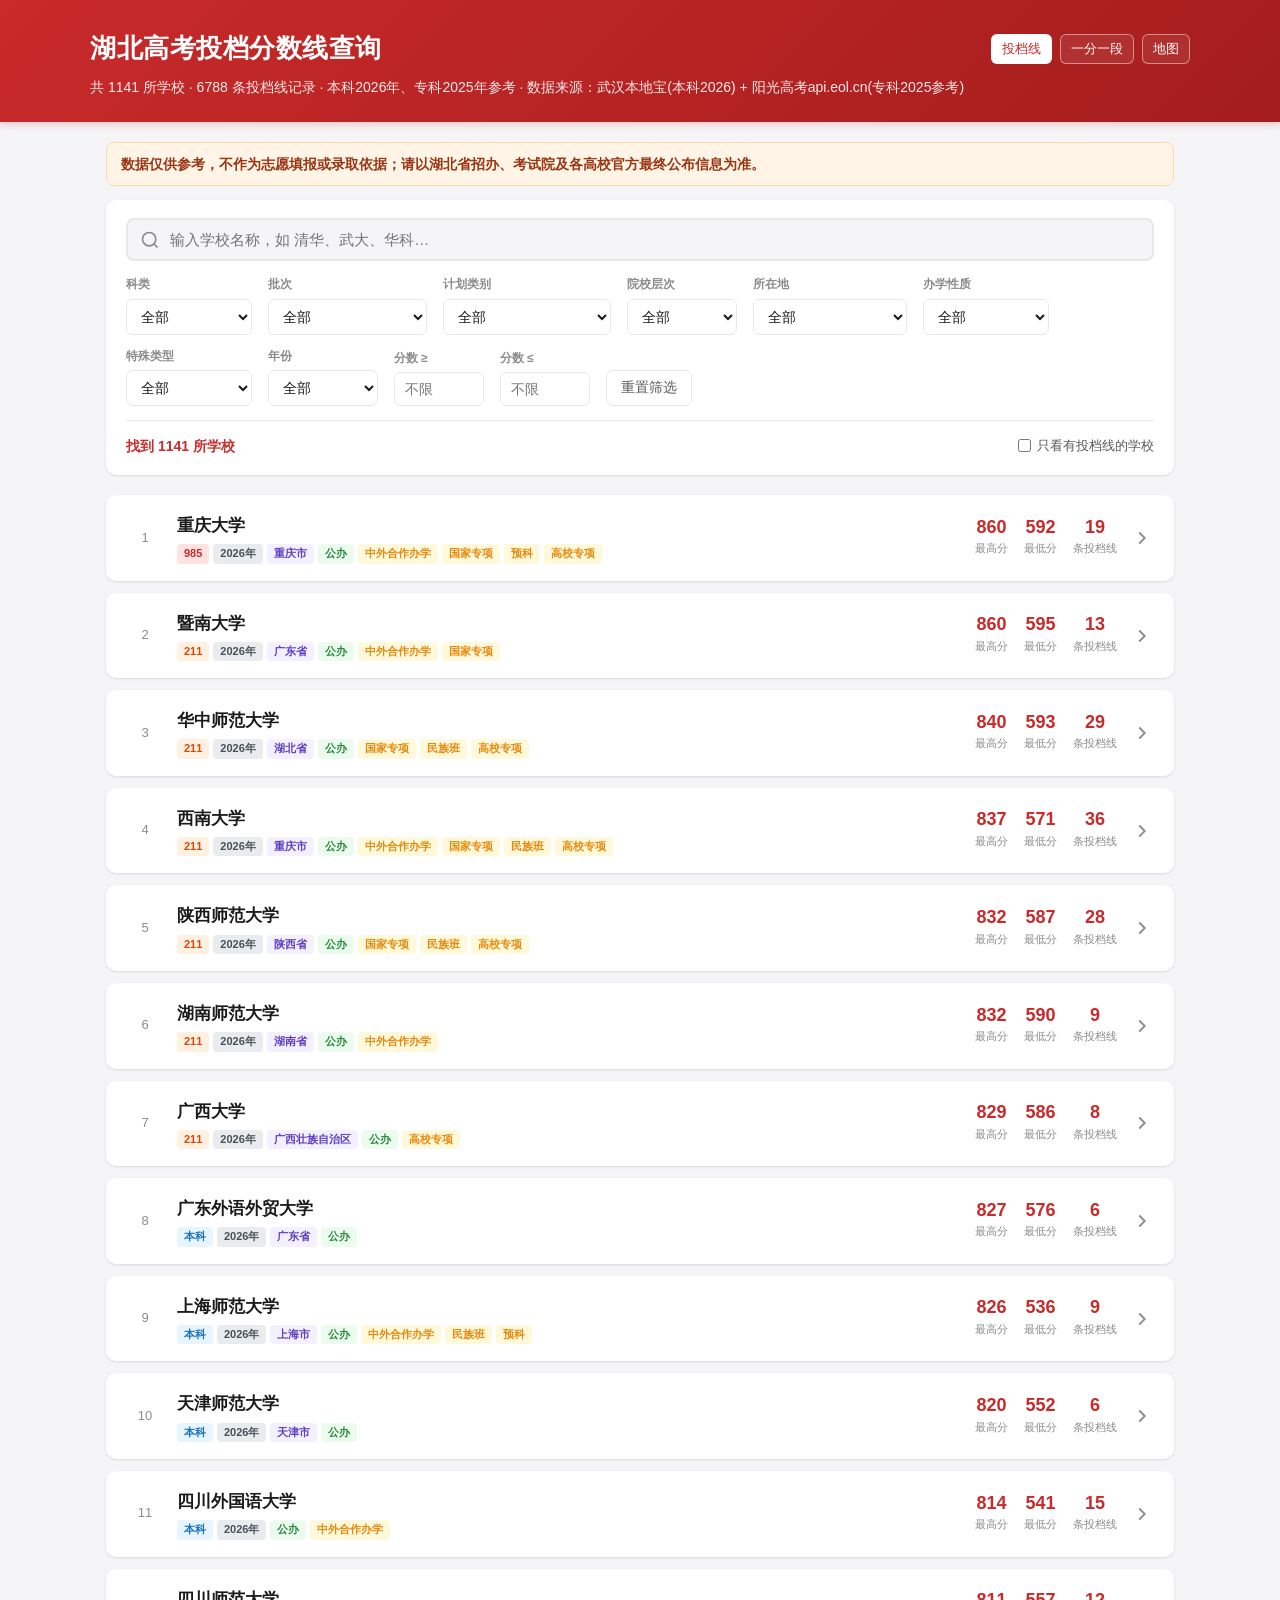
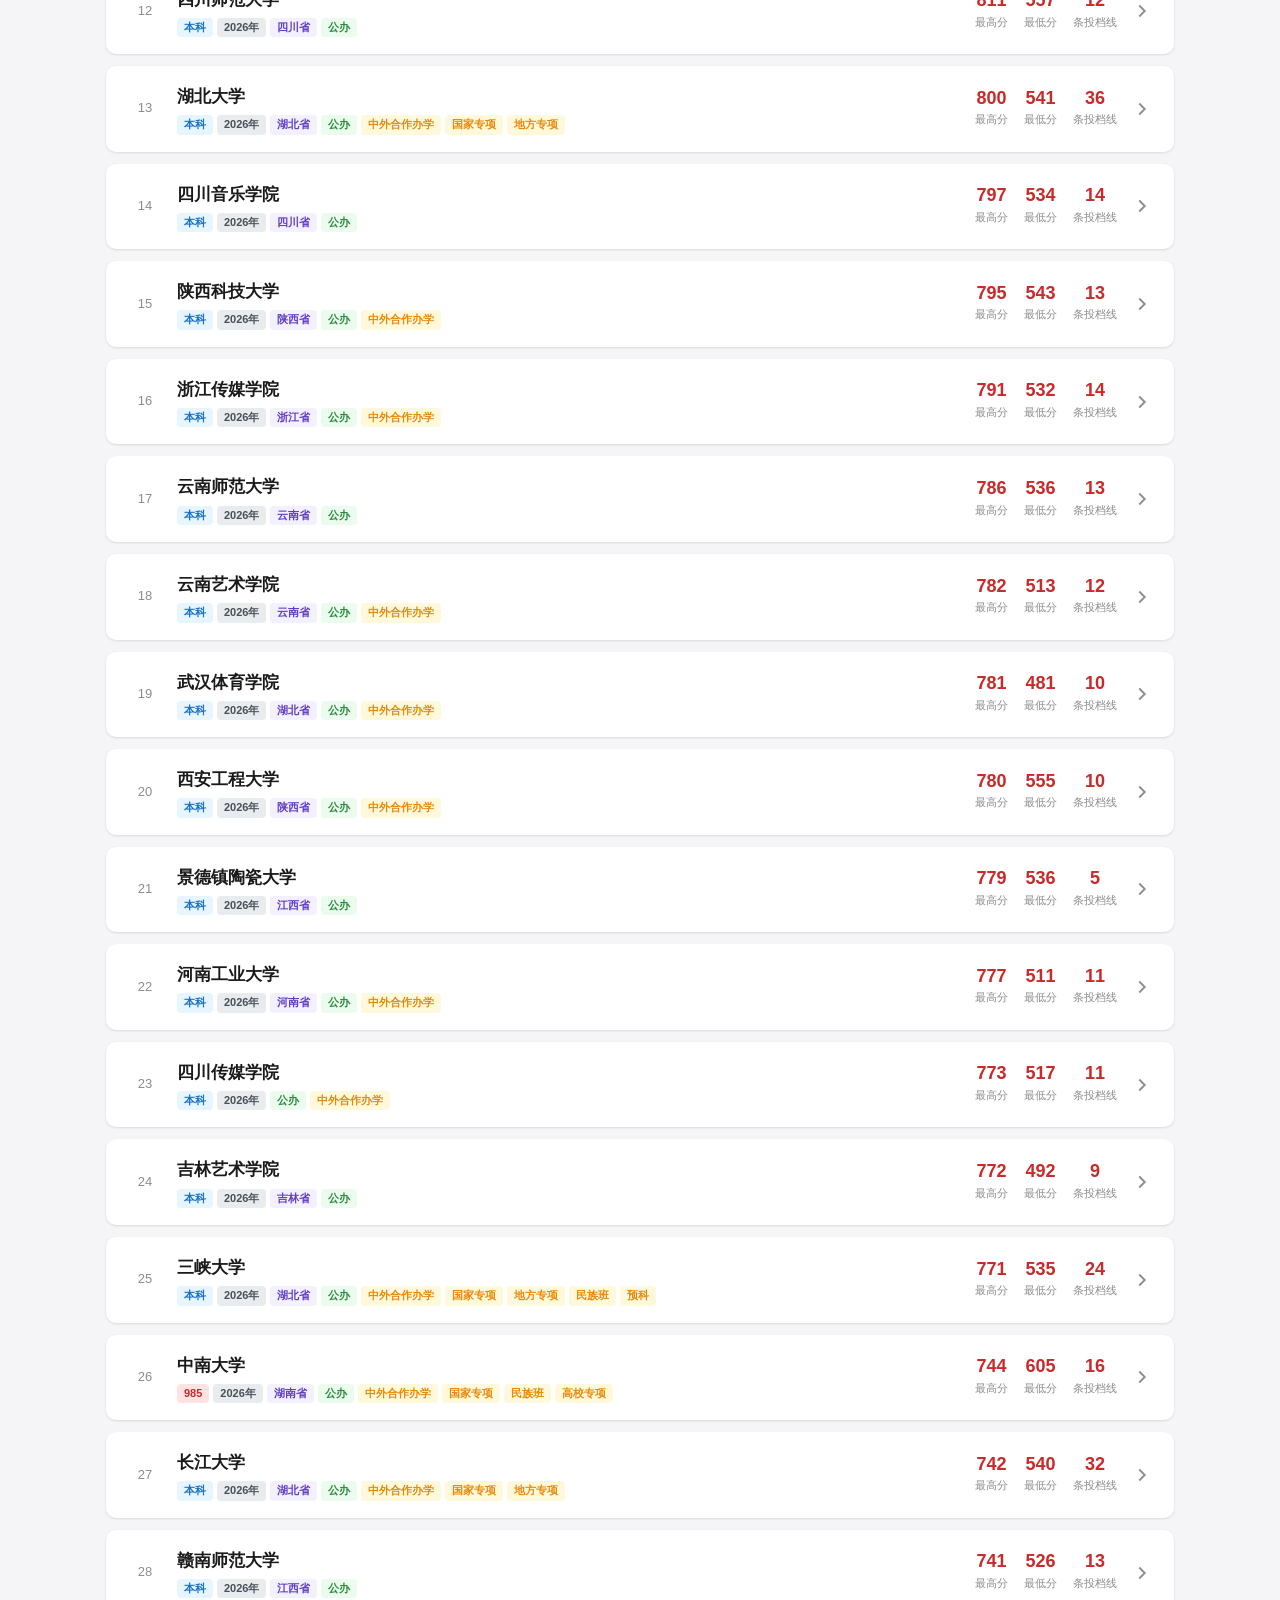
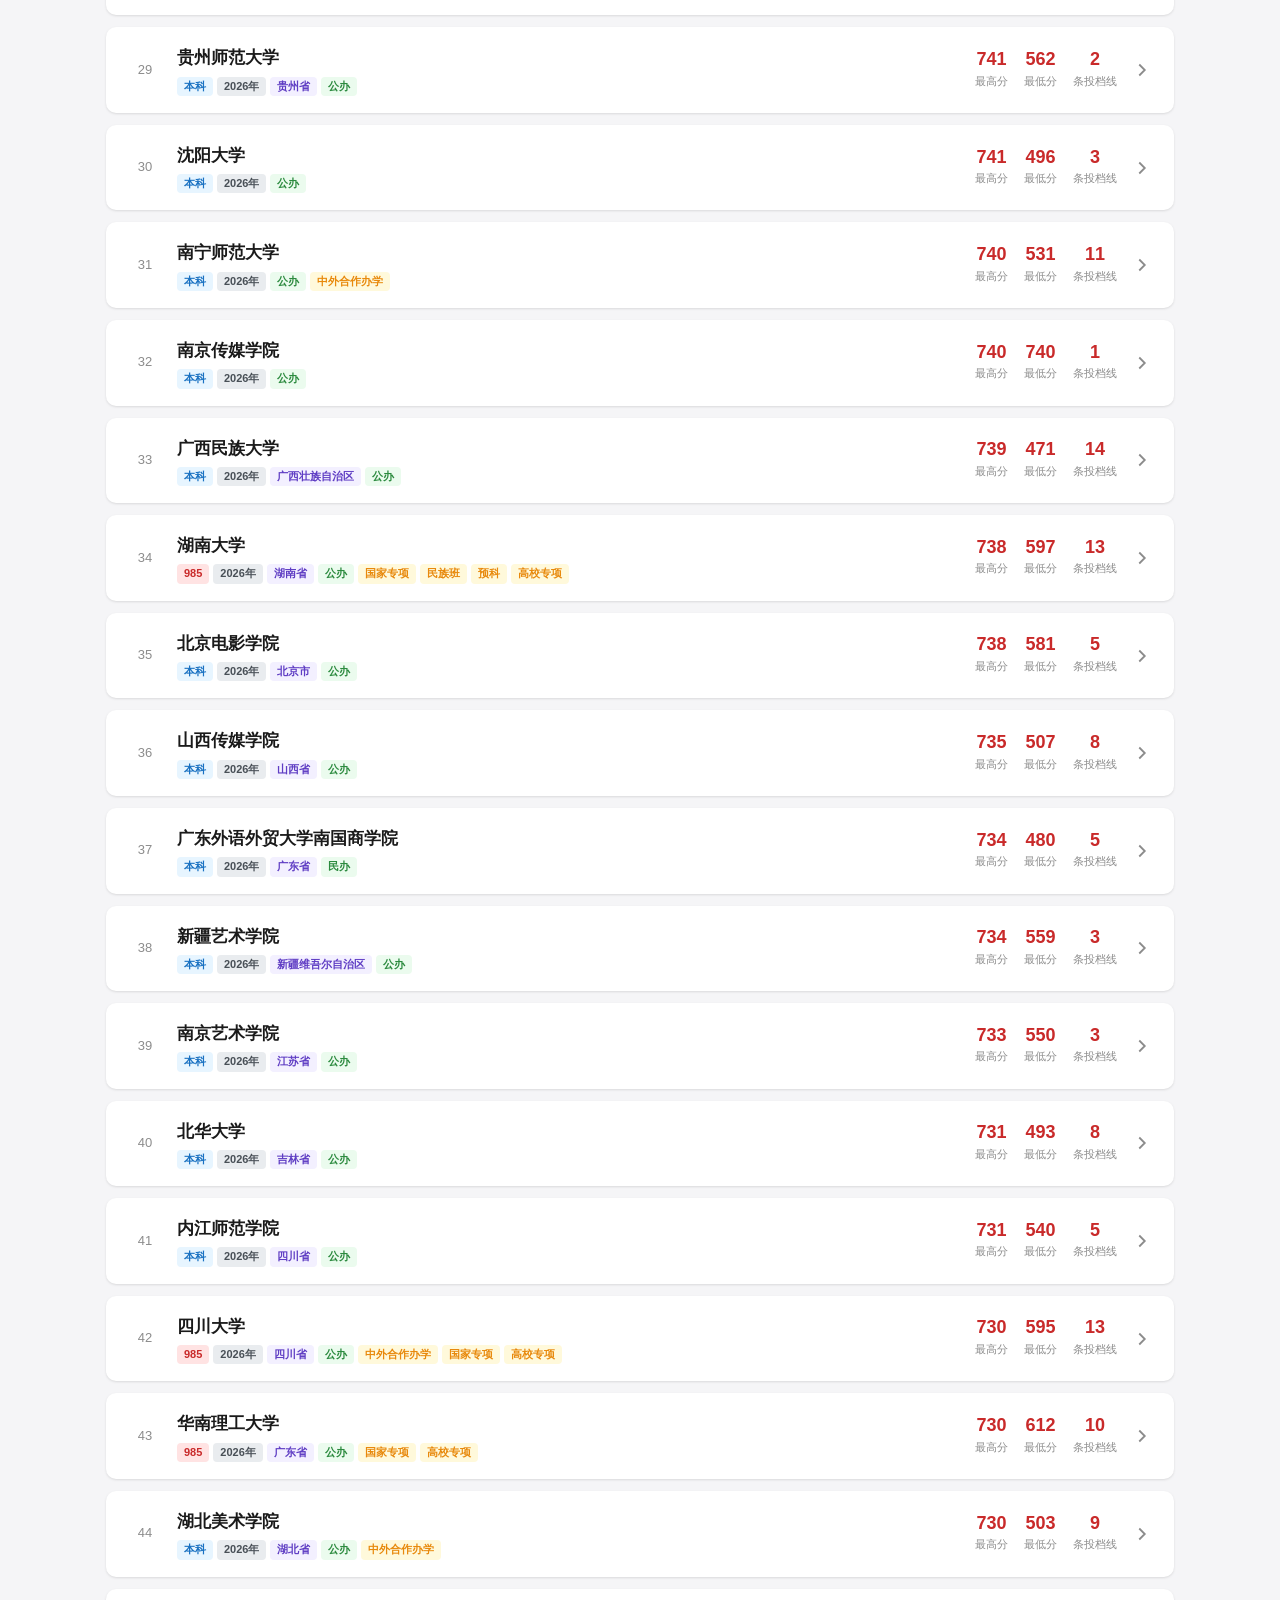
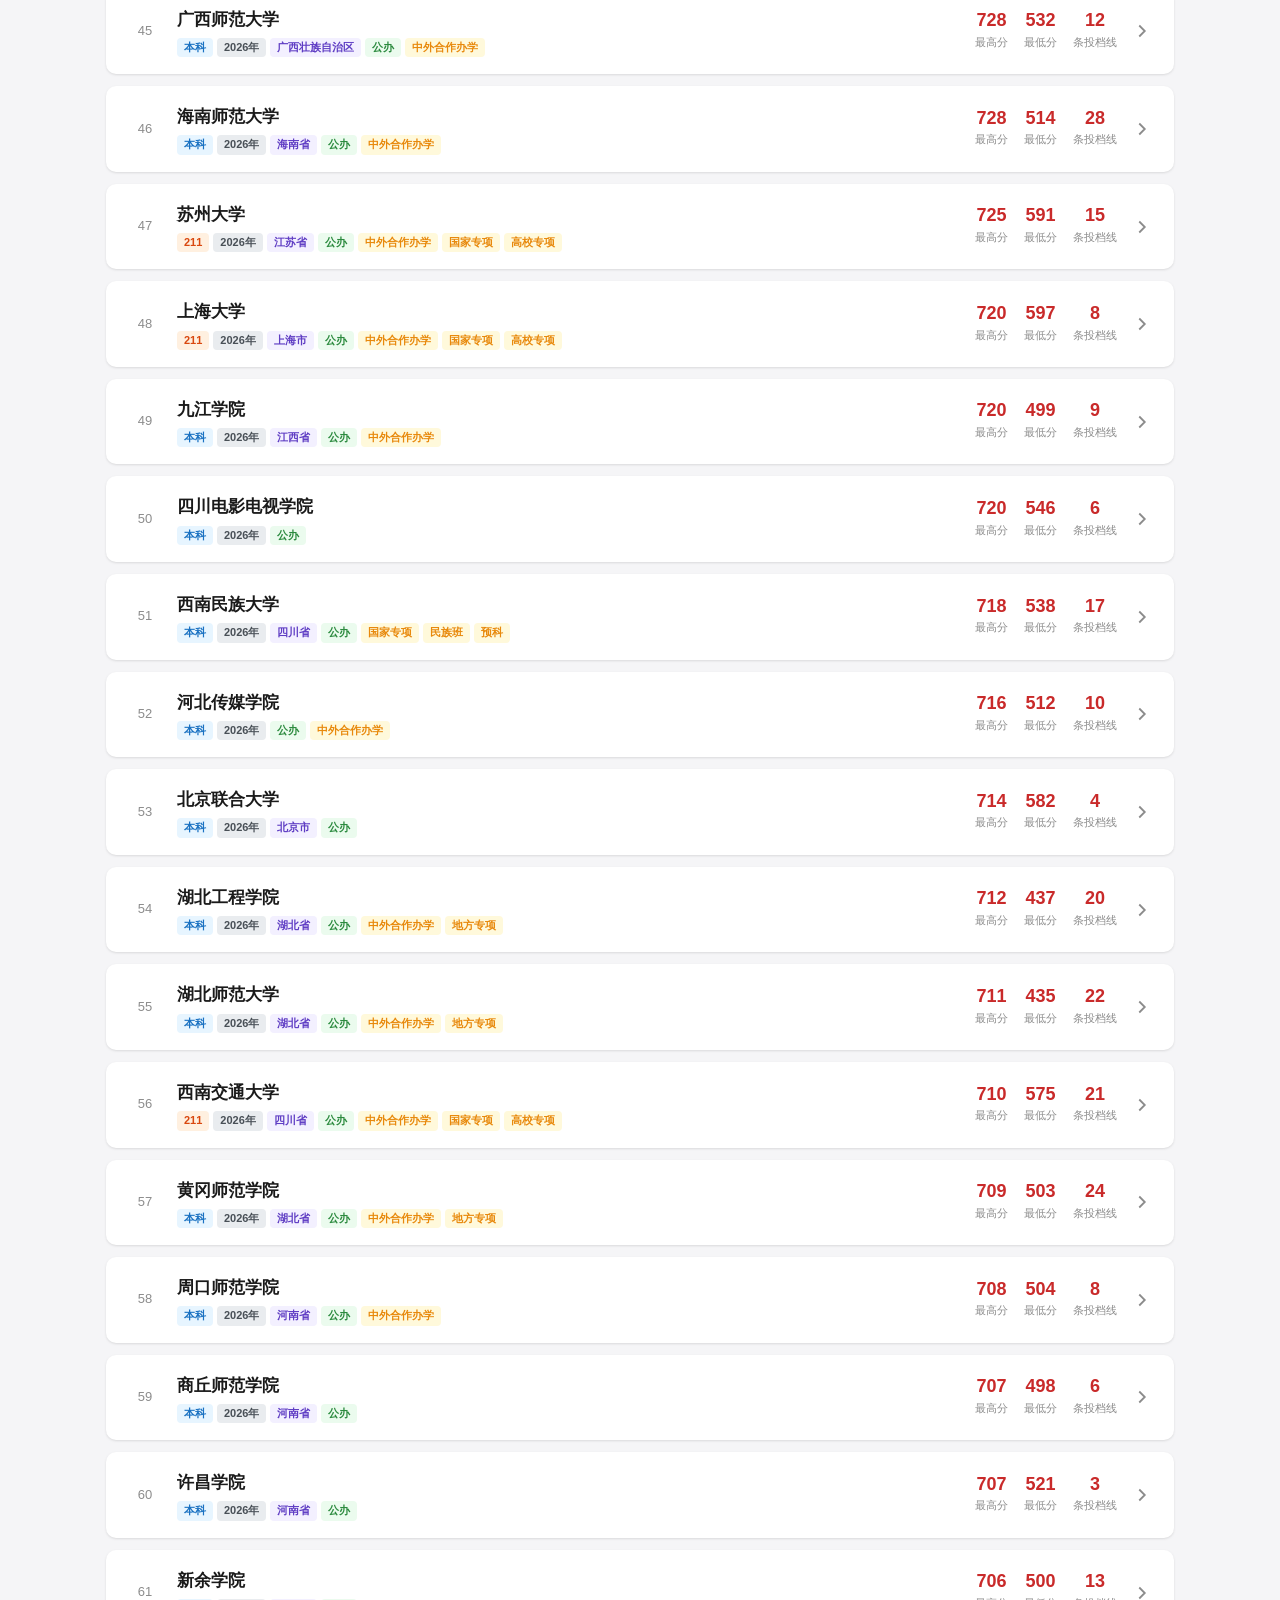
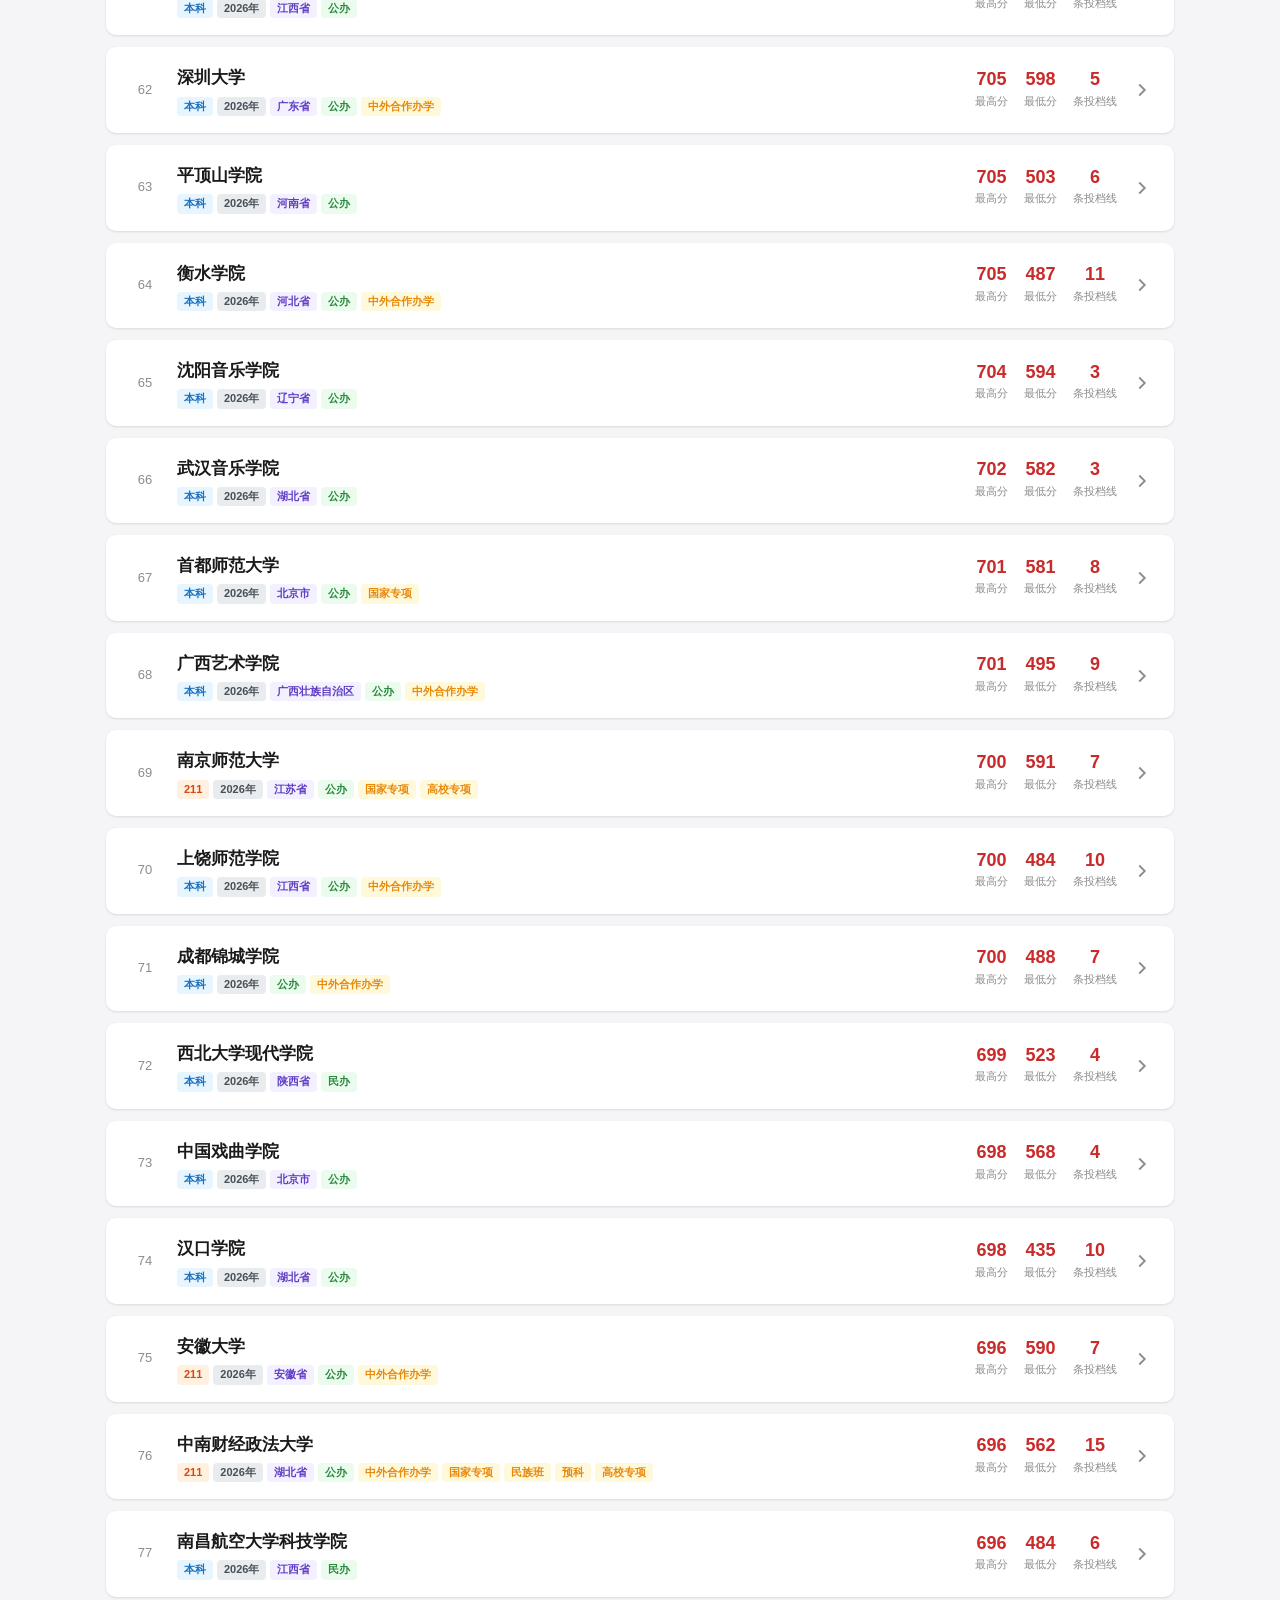
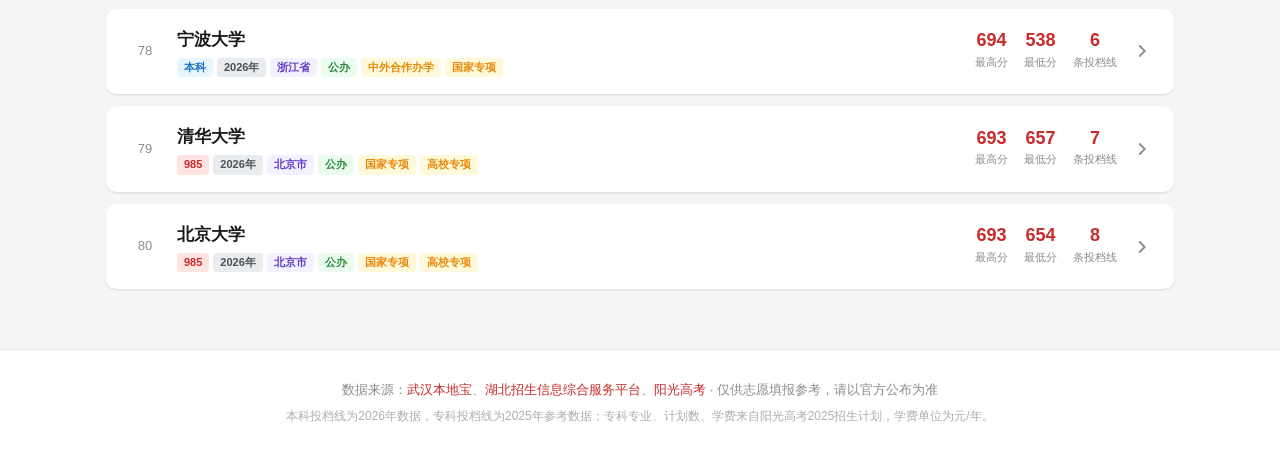
==== index.html @ e9ba3083 "Add data reference disclaimer" ====
<!DOCTYPE html>
<html lang="zh-CN">
<head>
<meta charset="UTF-8">
<meta name="viewport" content="width=device-width, initial-scale=1.0">
<title>2026湖北高考投档分数线查询</title>
<link rel="stylesheet" href="style.css">
</head>
<body>
  <header class="site-header">
    <div class="header-inner">
      <div class="header-top">
        <h1 class="site-title">湖北高考投档分数线查询</h1>
        <nav class="site-nav" aria-label="工具导航">
          <a href="index.html" aria-current="page">投档线</a>
          <a href="yfd_chart.html">一分一段</a>
          <a href="map.html">地图</a>
        </nav>
      </div>
      <p class="site-sub" id="meta-text">数据加载中…</p>
    </div>
  </header>

  <main class="container">
    <div class="data-notice">数据仅供参考，不作为志愿填报或录取依据；请以湖北省招办、考试院及各高校官方最终公布信息为准。</div>

    <!-- 搜索 + 筛选 -->
    <section class="toolbar">
      <div class="search-box">
        <svg class="search-icon" viewBox="0 0 24 24" width="20" height="20" fill="none" stroke="currentColor" stroke-width="2">
          <circle cx="11" cy="11" r="8"/><path d="m21 21-4.3-4.3"/>
        </svg>
        <input type="text" id="search-input" placeholder="输入学校名称，如 清华、武大、华科…" autocomplete="off">
        <button class="clear-btn" id="clear-search" title="清空" hidden>×</button>
      </div>
      <div class="filters">
        <div class="filter-group">
          <label>科类</label>
          <select id="filter-subject">
            <option value="">全部</option>
          </select>
        </div>
        <div class="filter-group">
          <label>批次</label>
          <select id="filter-batch">
            <option value="">全部</option>
          </select>
        </div>
        <div class="filter-group">
          <label>计划类别</label>
          <select id="filter-plan">
            <option value="">全部</option>
          </select>
        </div>
        <div class="filter-group">
          <label>院校层次</label>
          <select id="filter-level">
            <option value="">全部</option>
          </select>
        </div>
        <div class="filter-group">
          <label>所在地</label>
          <select id="filter-region">
            <option value="">全部</option>
          </select>
        </div>
        <div class="filter-group">
          <label>办学性质</label>
          <select id="filter-nature">
            <option value="">全部</option>
          </select>
        </div>
        <div class="filter-group">
          <label>特殊类型</label>
          <select id="filter-special">
            <option value="">全部</option>
          </select>
        </div>
        <div class="filter-group">
          <label>年份</label>
          <select id="filter-year">
            <option value="">全部</option>
          </select>
        </div>
        <div class="filter-group">
          <label>分数 ≥</label>
          <input type="number" id="filter-min-score" placeholder="不限" min="0" max="750">
        </div>
        <div class="filter-group">
          <label>分数 ≤</label>
          <input type="number" id="filter-max-score" placeholder="不限" min="0" max="750">
        </div>
        <button class="reset-btn" id="reset-filters">重置筛选</button>
      </div>
      <div class="result-info">
        <span id="result-count">—</span>
        <label class="only-has-data">
          <input type="checkbox" id="only-has-data"> 只看有投档线的学校
        </label>
      </div>
    </section>

    <!-- 学校列表 -->
    <section class="school-list" id="school-list">
      <div class="loading-placeholder">数据加载中，请稍候…</div>
    </section>

    <!-- 回到顶部 -->
    <button class="back-to-top" id="back-to-top" title="回到顶部" hidden>↑</button>
  </main>

  <footer class="site-footer">
    <p>数据来源：<a href="https://m.wh.bendibao.com/edu/toudangfenshuxian/" target="_blank" rel="noopener">武汉本地宝</a>、<a href="https://zsxxw.e21.cn/" target="_blank" rel="noopener">湖北招生信息综合服务平台</a>、<a href="https://api.eol.cn/" target="_blank" rel="noopener">阳光高考</a> · 仅供志愿填报参考，请以官方公布为准</p>
    <p class="footer-note">本科投档线为2026年数据，专科投档线为2025年参考数据；专科专业、计划数、学费来自阳光高考2025招生计划，学费单位为元/年。</p>
  </footer>

  <script src="app.js"></script>
</body>
</html>
---- style.css ----
/* ===== 基础 ===== */
* { margin: 0; padding: 0; box-sizing: border-box; }
:root {
  --primary: #c92a2a;
  --primary-dark: #a51d1d;
  --primary-light: #fff5f5;
  --text: #1a1a1a;
  --text-secondary: #595959;
  --text-muted: #8c8c8c;
  --border: #e8e8e8;
  --bg: #f5f5f7;
  --card-bg: #ffffff;
  --shadow: 0 1px 3px rgba(0,0,0,.08), 0 1px 2px rgba(0,0,0,.04);
  --shadow-hover: 0 4px 12px rgba(0,0,0,.1), 0 2px 4px rgba(0,0,0,.06);
  --radius: 10px;
}
html { scroll-behavior: smooth; }
body {
  font-family: -apple-system, BlinkMacSystemFont, "Segoe UI", "PingFang SC", "Microsoft YaHei", "Helvetica Neue", Arial, sans-serif;
  background: var(--bg);
  color: var(--text);
  line-height: 1.6;
  font-size: 15px;
}

/* ===== 顶部 ===== */
.site-header {
  background: linear-gradient(135deg, var(--primary) 0%, var(--primary-dark) 100%);
  color: #fff;
  padding: 28px 20px 24px;
  box-shadow: 0 2px 8px rgba(201,42,42,.25);
}
.header-inner { max-width: 1100px; margin: 0 auto; }
.header-top {
  display: flex;
  align-items: center;
  justify-content: space-between;
  gap: 18px;
}
.site-title { font-size: 26px; font-weight: 700; letter-spacing: .5px; }
.site-sub { font-size: 14px; opacity: .9; margin-top: 6px; }
.site-nav {
  display: flex;
  gap: 8px;
  flex-shrink: 0;
}
.site-nav a {
  color: #fff;
  text-decoration: none;
  border: 1px solid rgba(255,255,255,.45);
  border-radius: 6px;
  padding: 6px 10px;
  font-size: 13px;
  line-height: 1.2;
  background: rgba(255,255,255,.08);
}
.site-nav a:hover,
.site-nav a[aria-current="page"] {
  background: #fff;
  color: var(--primary);
}

/* ===== 容器 ===== */
.container { max-width: 1100px; margin: 0 auto; padding: 20px 16px 60px; }
.data-notice {
  margin-bottom: 14px;
  border: 1px solid #ffd8a8;
  border-radius: 8px;
  background: #fff4e6;
  color: #9a3412;
  padding: 10px 14px;
  font-size: 14px;
  font-weight: 600;
}

/* ===== 工具栏 ===== */
.toolbar {
  background: var(--card-bg);
  border-radius: var(--radius);
  padding: 18px 20px;
  box-shadow: var(--shadow);
  margin-bottom: 20px;
}
.search-box {
  display: flex;
  align-items: center;
  background: var(--bg);
  border: 2px solid var(--border);
  border-radius: 8px;
  padding: 0 12px;
  transition: border-color .2s;
}
.search-box:focus-within { border-color: var(--primary); background: #fff; }
.search-icon { color: var(--text-muted); flex-shrink: 0; }
.search-box input {
  flex: 1;
  border: none;
  background: transparent;
  padding: 11px 10px;
  font-size: 15px;
  outline: none;
  color: var(--text);
}
.clear-btn {
  background: none; border: none; color: var(--text-muted);
  font-size: 22px; cursor: pointer; padding: 0 4px; line-height: 1;
}
.clear-btn:hover { color: var(--primary); }

.filters {
  display: flex;
  flex-wrap: wrap;
  gap: 12px 16px;
  margin-top: 14px;
  align-items: flex-end;
}
.filter-group { display: flex; flex-direction: column; gap: 4px; }
.filter-group label { font-size: 12px; color: var(--text-muted); font-weight: 600; }
.filter-group select, .filter-group input {
  border: 1px solid var(--border);
  border-radius: 6px;
  padding: 8px 10px;
  font-size: 14px;
  background: #fff;
  color: var(--text);
  outline: none;
  min-width: 110px;
  transition: border-color .2s;
}
.filter-group select:focus, .filter-group input:focus { border-color: var(--primary); }
.filter-group input[type="number"] { width: 90px; min-width: 90px; }
.reset-btn {
  background: none;
  border: 1px solid var(--border);
  border-radius: 6px;
  padding: 8px 14px;
  font-size: 14px;
  color: var(--text-secondary);
  cursor: pointer;
  transition: all .2s;
  height: 36px;
}
.reset-btn:hover { border-color: var(--primary); color: var(--primary); }

.result-info {
  display: flex;
  justify-content: space-between;
  align-items: center;
  margin-top: 14px;
  padding-top: 14px;
  border-top: 1px solid var(--border);
  font-size: 14px;
  color: var(--text-secondary);
}
#result-count { font-weight: 600; color: var(--primary); }
.only-has-data { display: flex; align-items: center; gap: 6px; cursor: pointer; font-size: 13px; }
.only-has-data input { cursor: pointer; }

/* ===== 学校列表 ===== */
.school-list { display: flex; flex-direction: column; gap: 12px; }
.loading-placeholder, .empty-placeholder {
  text-align: center;
  padding: 60px 20px;
  color: var(--text-muted);
  font-size: 16px;
}

.school-card {
  background: var(--card-bg);
  border-radius: var(--radius);
  box-shadow: var(--shadow);
  overflow: hidden;
  transition: box-shadow .2s;
  border: 1px solid transparent;
}
.school-card:hover { box-shadow: var(--shadow-hover); }
.school-card.expanded { border-color: var(--primary); }

.school-header {
  display: flex;
  align-items: center;
  padding: 16px 20px;
  cursor: pointer;
  gap: 14px;
  user-select: none;
}
.school-rank {
  font-size: 13px;
  color: var(--text-muted);
  min-width: 36px;
  text-align: center;
  font-variant-numeric: tabular-nums;
}
.school-title { flex: 1; min-width: 0; }
.school-name {
  font-size: 17px;
  font-weight: 600;
  color: var(--text);
}
.school-name mark { background: #ffe066; color: inherit; padding: 0 2px; border-radius: 2px; }
.school-badges { display: flex; flex-wrap: wrap; gap: 4px; margin-top: 5px; }
.school-badge {
  font-size: 11px;
  padding: 2px 7px;
  border-radius: 4px;
  font-weight: 600;
  line-height: 1.4;
}
.school-badge.lv-985 { background: #ffe3e3; color: #c92a2a; }
.school-badge.lv-211 { background: #fff0e0; color: #d9480f; }
.school-badge.lv-bk { background: #e7f5ff; color: #1971c2; }
.school-badge.lv-zk { background: #e6fcf5; color: #087f5b; }
.school-badge.bg-region { background: #f3f0ff; color: #5f3dc4; }
.school-badge.bg-nature { background: #ebfbee; color: #2b8a3e; }
.school-badge.bg-special { background: #fff9db; color: #e8890c; }
.school-badge.bg-year { background: #e9ecef; color: #495057; }
.school-stats { display: flex; gap: 16px; align-items: center; }
.school-stat { font-size: 13px; color: var(--text-secondary); text-align: center; }
.school-stat .val { font-size: 18px; font-weight: 700; color: var(--primary); display: block; line-height: 1.2; }
.school-stat .lbl { font-size: 11px; color: var(--text-muted); }
.school-stat.no-data .val { color: var(--text-muted); }
.expand-arrow {
  color: var(--text-muted);
  transition: transform .2s;
  flex-shrink: 0;
}
.school-card.expanded .expand-arrow { transform: rotate(90deg); color: var(--primary); }

/* 投档线详情 */
.score-detail {
  display: none;
  border-top: 1px solid var(--border);
  padding: 16px 20px 20px;
  background: #fafafa;
}
.school-card.expanded .score-detail { display: block; }

.score-cards { display: flex; flex-direction: column; gap: 10px; }
.score-card {
  background: #fff;
  border: 1px solid var(--border);
  border-radius: 8px;
  padding: 14px 16px;
}
.score-card-tags { display: flex; flex-wrap: wrap; gap: 6px; margin-bottom: 10px; }
.score-tag {
  font-size: 12px;
  padding: 3px 8px;
  border-radius: 4px;
  background: #f0f0f0;
  color: var(--text-secondary);
}
.score-tag.t-subject { background: #e3f2fd; color: #1565c0; }
.score-tag.t-batch { background: #f3e5f5; color: #7b1fa2; }
.score-tag.t-plan { background: #e8f5e9; color: #2e7d32; }
.score-tag.t-group { background: #fff3e0; color: #e65100; }
.score-tag.t-remark { background: #ffebee; color: #c62828; }

.score-main-row {
  display: flex;
  align-items: baseline;
  gap: 8px;
  margin-bottom: 10px;
}
.score-label { font-size: 13px; color: var(--text-muted); }
.score-value { font-size: 28px; font-weight: 700; color: var(--primary); line-height: 1; }

.score-detail-grid {
  display: grid;
  grid-template-columns: repeat(auto-fill, minmax(130px, 1fr));
  gap: 8px 16px;
  margin-top: 8px;
  padding-top: 10px;
  border-top: 1px dashed var(--border);
}
.score-field { font-size: 13px; }
.score-field .fl { color: var(--text-muted); margin-right: 4px; }
.score-field .fv { color: var(--text); font-weight: 600; }
.score-field.section-title {
  grid-column: 1 / -1;
  font-size: 12px;
  color: var(--text-muted);
  font-weight: 600;
  margin-top: 6px;
  text-transform: uppercase;
  letter-spacing: .5px;
}

/* ===== 回到顶部 ===== */
.back-to-top {
  position: fixed;
  bottom: 30px;
  right: 30px;
  width: 44px;
  height: 44px;
  border-radius: 50%;
  background: var(--primary);
  color: #fff;
  border: none;
  font-size: 22px;
  cursor: pointer;
  box-shadow: 0 2px 10px rgba(201,42,42,.4);
  transition: transform .2s, opacity .2s;
  z-index: 100;
}
.back-to-top:hover { transform: translateY(-3px); }

/* ===== 页脚 ===== */
.site-footer {
  text-align: center;
  padding: 30px 20px;
  color: var(--text-muted);
  font-size: 13px;
  border-top: 1px solid var(--border);
  background: #fff;
}
.site-footer a { color: var(--primary); text-decoration: none; }
.site-footer a:hover { text-decoration: underline; }
.footer-note { margin-top: 6px; font-size: 12px; opacity: .7; }

/* ===== 响应式 ===== */
@media (max-width: 640px) {
  .header-top { align-items: flex-start; flex-direction: column; gap: 10px; }
  .site-title { font-size: 20px; }
  .filters { gap: 10px; }
  .filter-group select, .filter-group input { min-width: 90px; font-size: 13px; }
  .school-header { padding: 14px 14px; gap: 10px; }
  .school-name { font-size: 15px; }
  .school-stats { gap: 10px; }
  .school-stat .val { font-size: 16px; }
  .score-detail { padding: 14px; }
  .score-detail-grid { grid-template-columns: repeat(auto-fill, minmax(100px, 1fr)); }
  .back-to-top { bottom: 20px; right: 20px; }
}
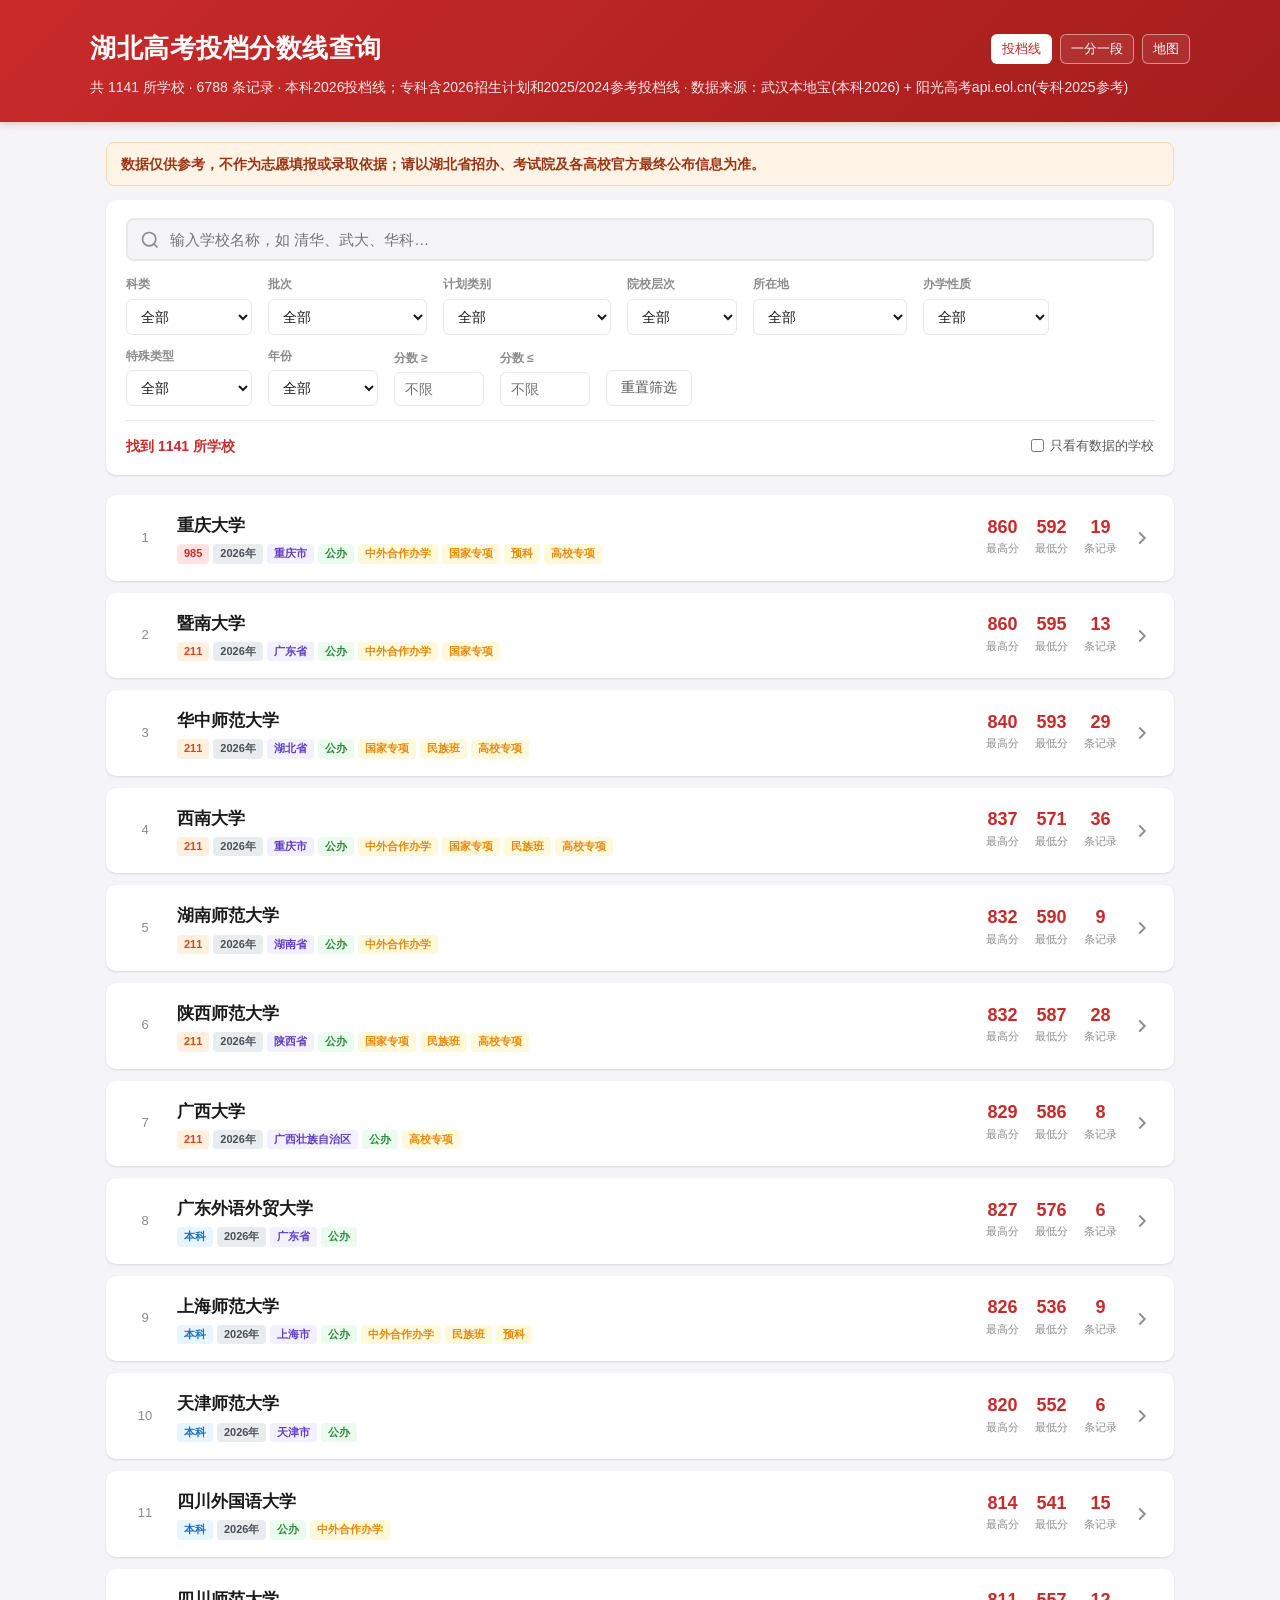
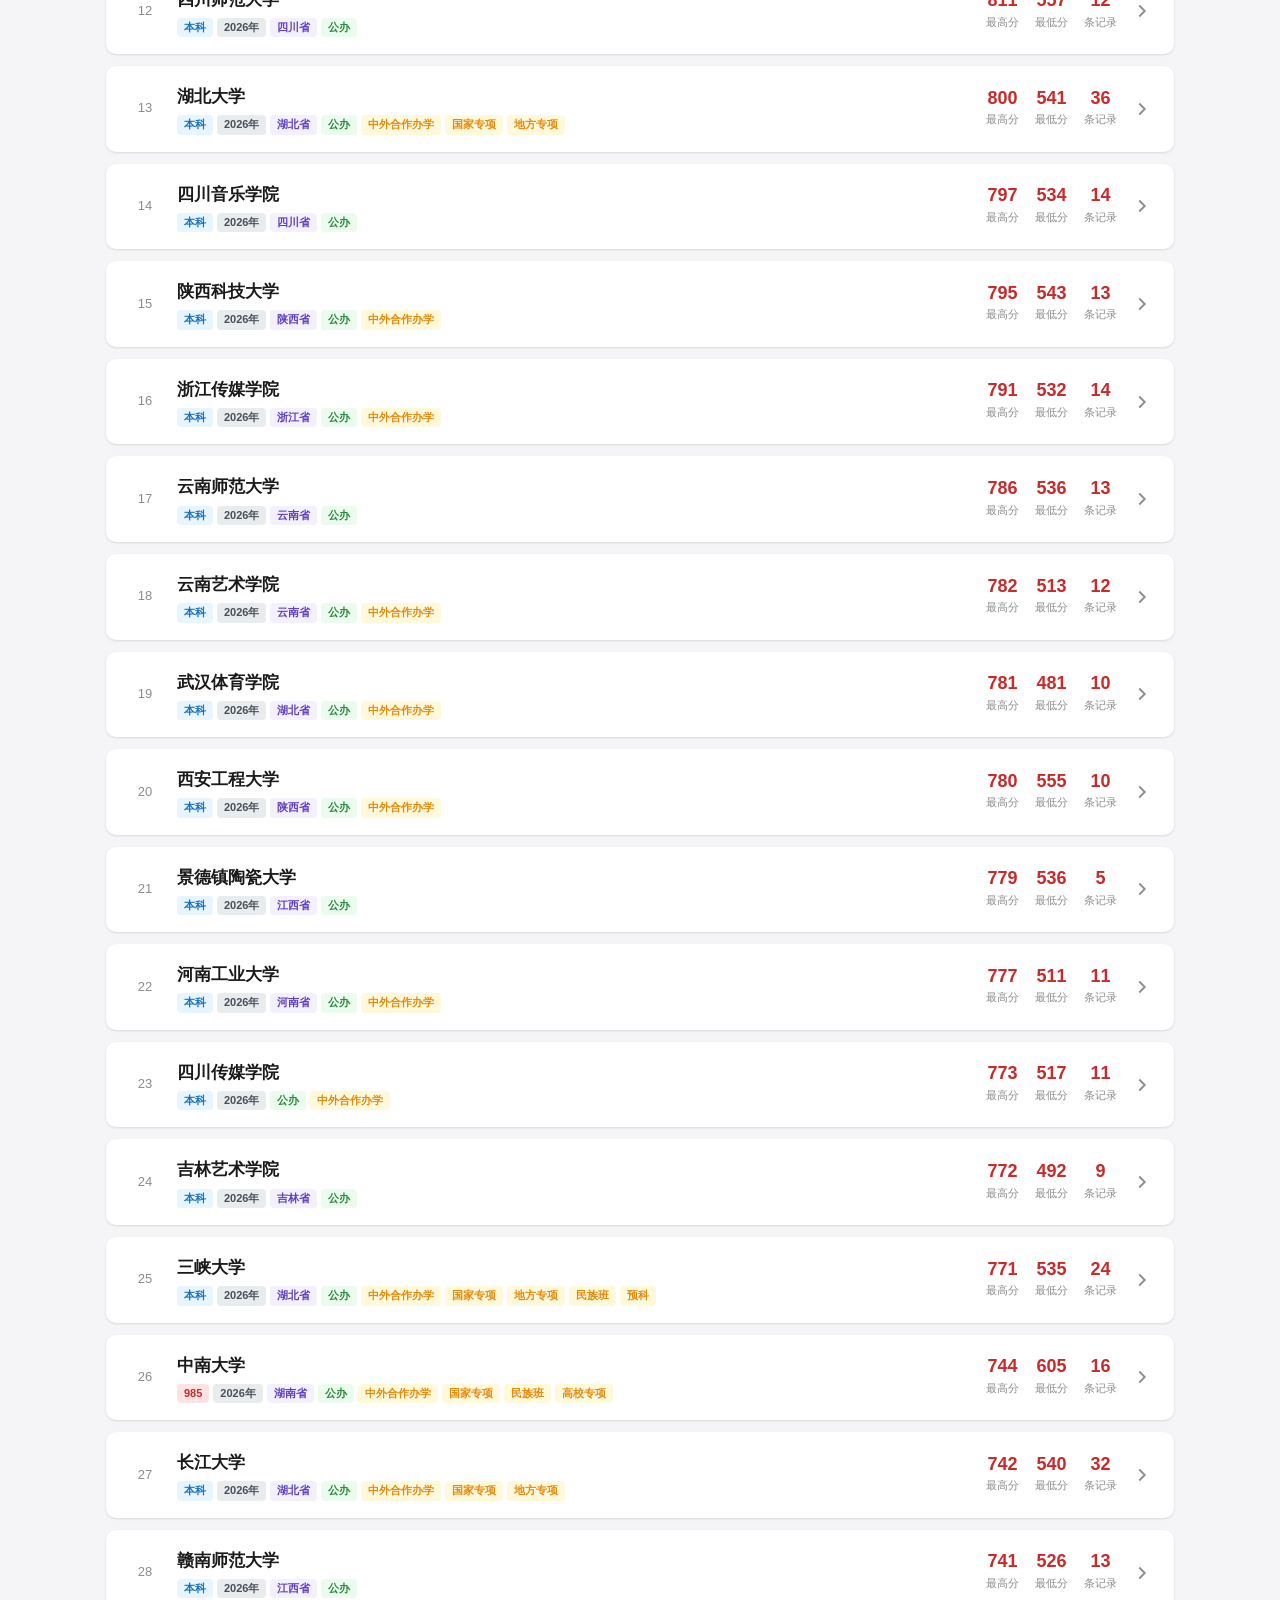
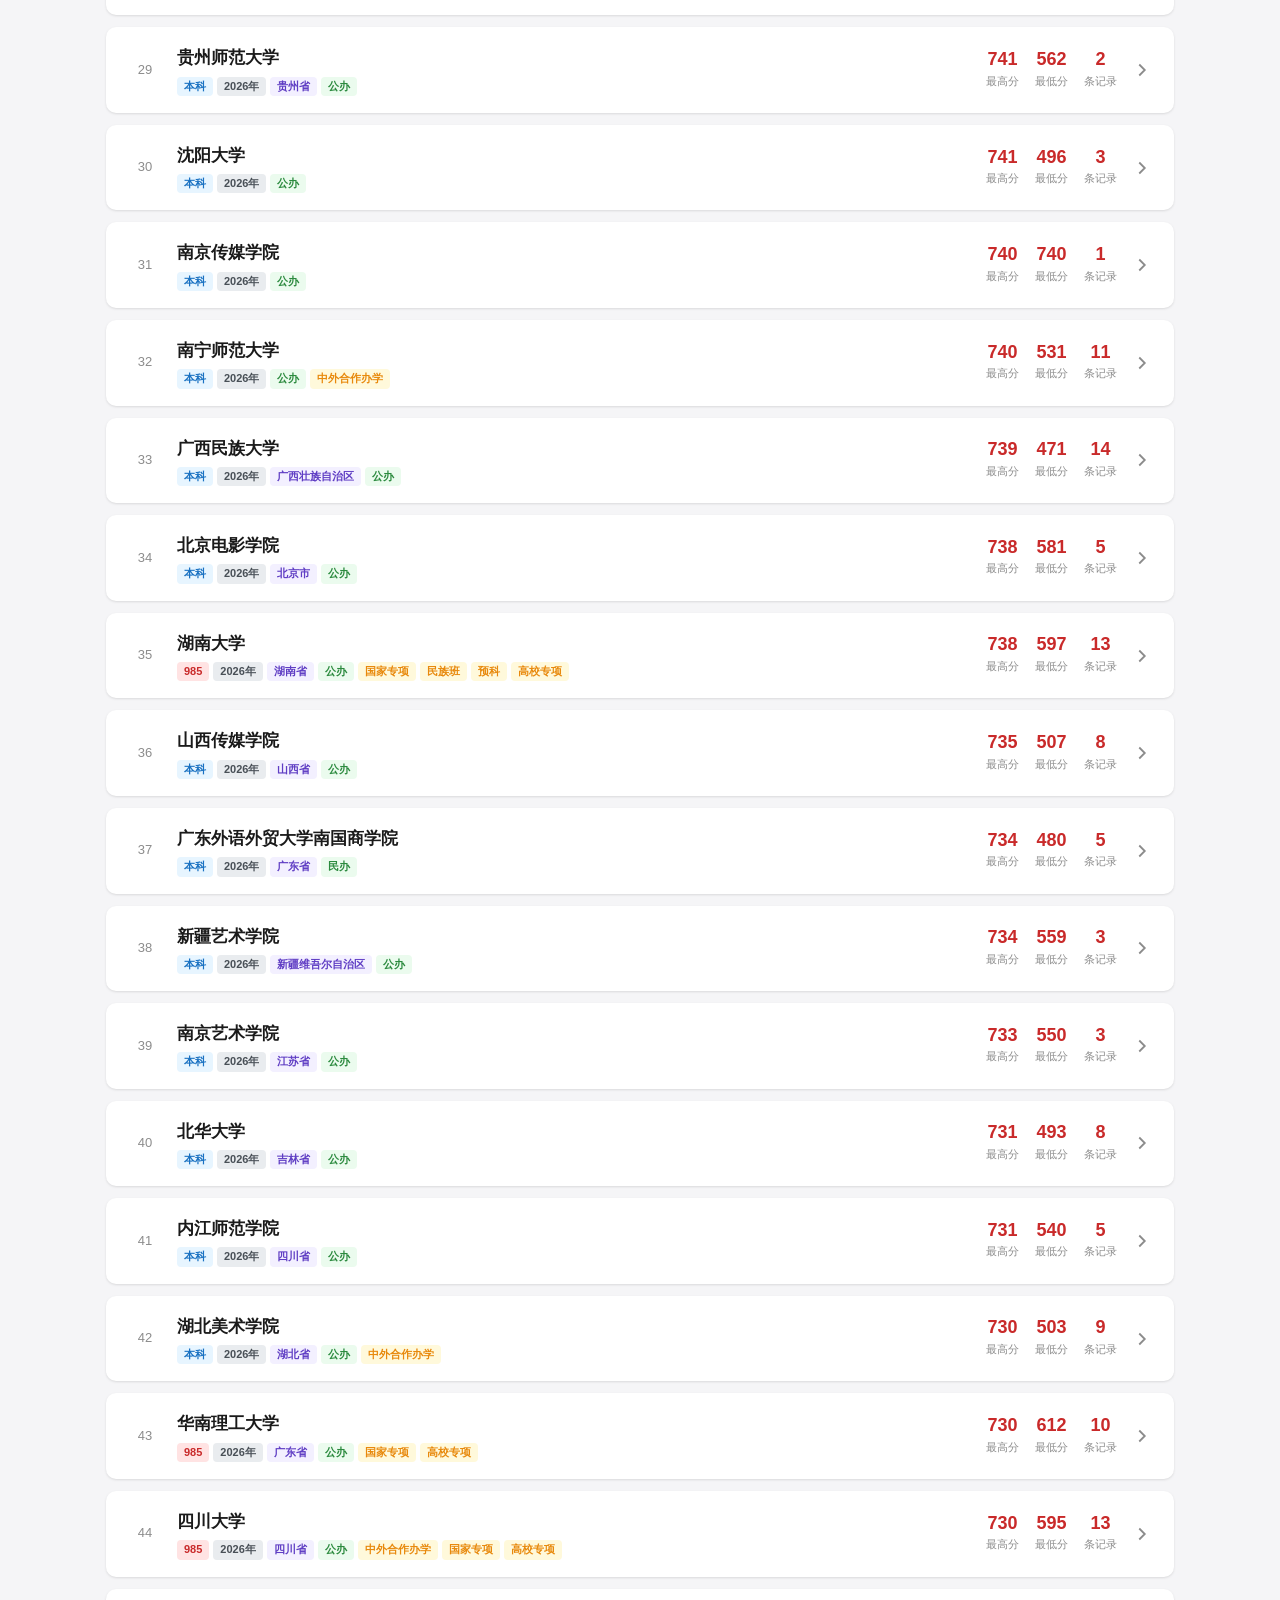
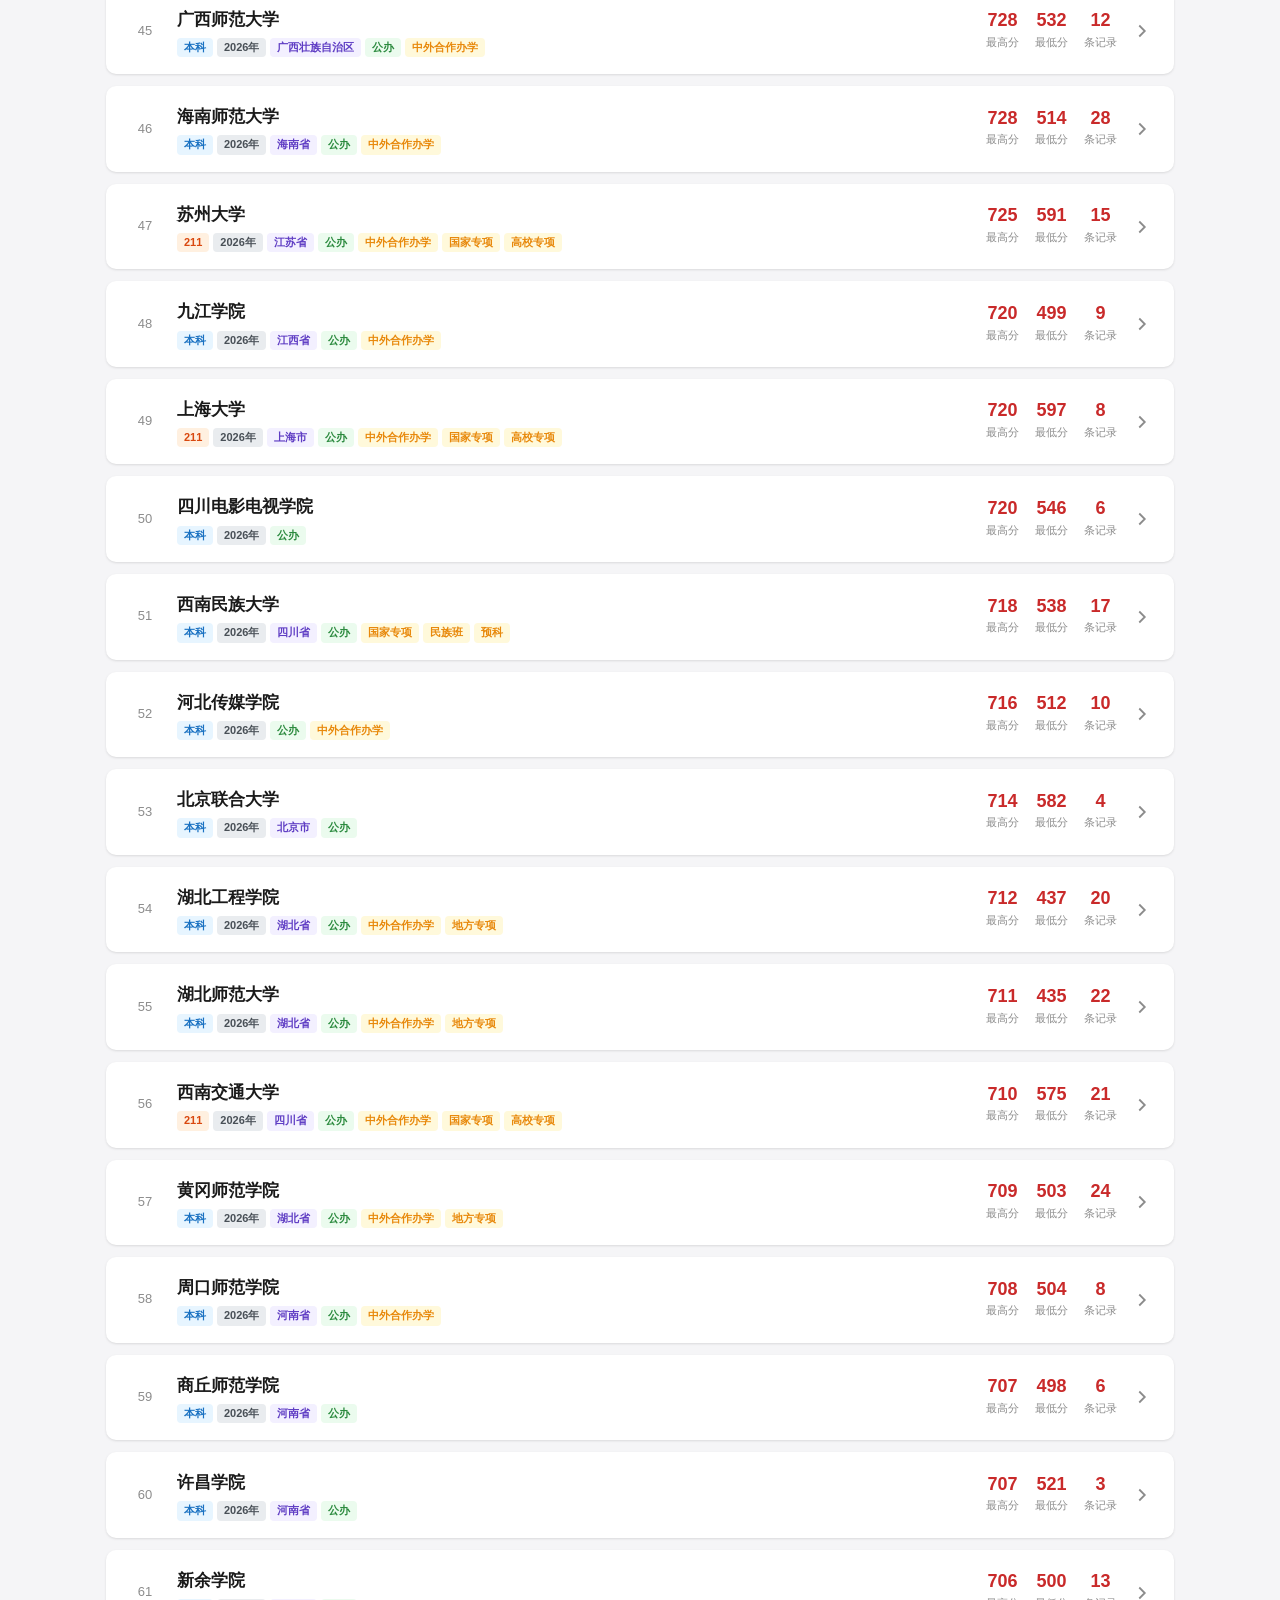
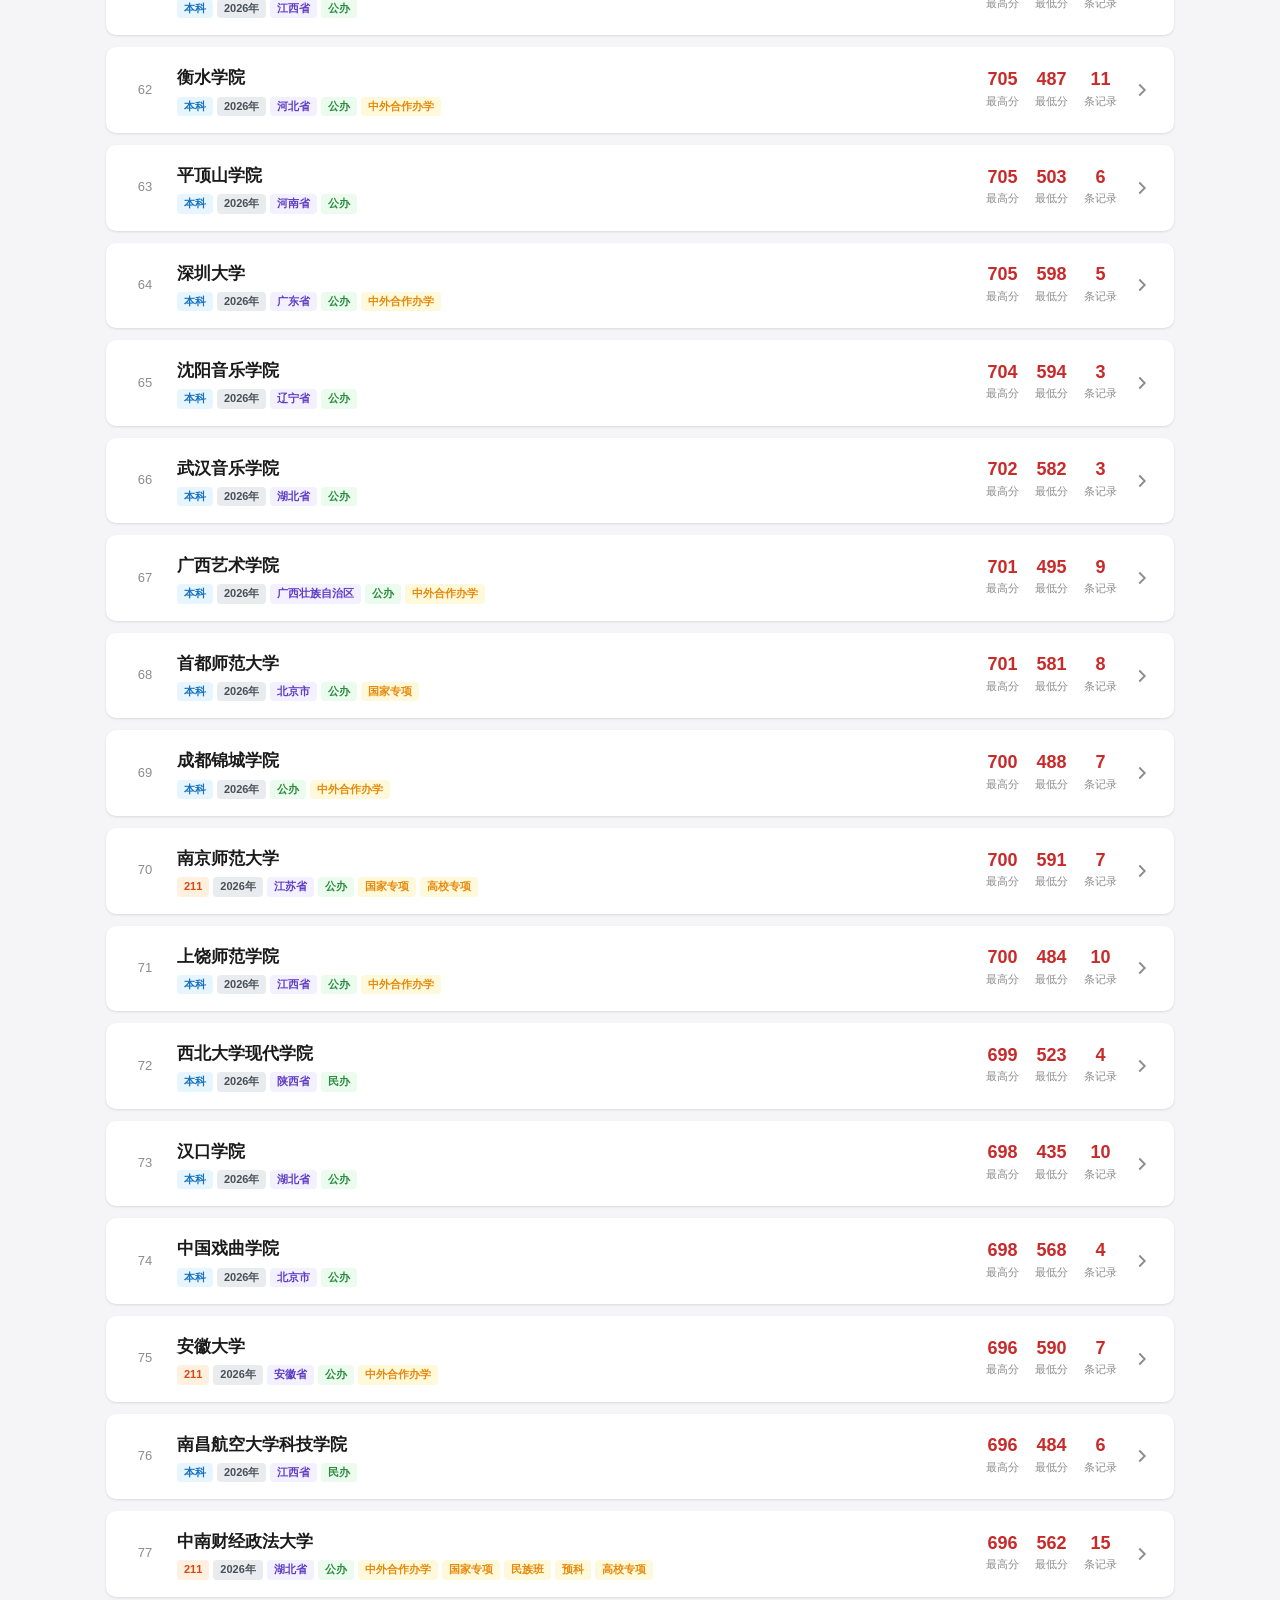
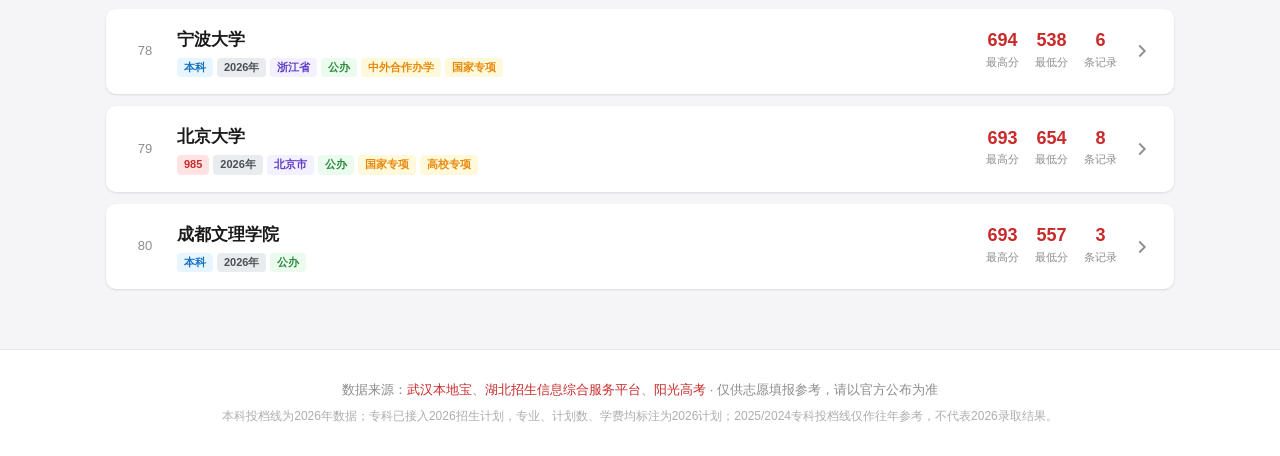
==== commit 9e641c74: "Integrate verified 2026 junior college plans" ====
--- a/index.html
+++ b/index.html
@@ -95,7 +95,7 @@
       <div class="result-info">
         <span id="result-count">—</span>
         <label class="only-has-data">
-          <input type="checkbox" id="only-has-data"> 只看有投档线的学校
+          <input type="checkbox" id="only-has-data"> 只看有数据的学校
         </label>
       </div>
     </section>
@@ -111,7 +111,7 @@
 
   <footer class="site-footer">
     <p>数据来源：<a href="https://m.wh.bendibao.com/edu/toudangfenshuxian/" target="_blank" rel="noopener">武汉本地宝</a>、<a href="https://zsxxw.e21.cn/" target="_blank" rel="noopener">湖北招生信息综合服务平台</a>、<a href="https://api.eol.cn/" target="_blank" rel="noopener">阳光高考</a> · 仅供志愿填报参考，请以官方公布为准</p>
-    <p class="footer-note">本科投档线为2026年数据，专科投档线为2025年参考数据；专科专业、计划数、学费来自阳光高考2025招生计划，学费单位为元/年。</p>
+    <p class="footer-note">本科投档线为2026年数据；专科已接入2026招生计划，专业、计划数、学费均标注为2026计划；2025/2024专科投档线仅作往年参考，不代表2026录取结果。</p>
   </footer>
 
   <script src="app.js"></script>
--- a/style.css
+++ b/style.css
@@ -236,6 +236,34 @@
 .school-card.expanded .score-detail { display: block; }
 
 .score-cards { display: flex; flex-direction: column; gap: 10px; }
+.detail-actions {
+  position: sticky;
+  top: 0;
+  z-index: 2;
+  display: flex;
+  align-items: center;
+  justify-content: space-between;
+  gap: 12px;
+  padding: 10px 12px;
+  border: 1px solid var(--border);
+  border-radius: 8px;
+  background: rgba(255,255,255,.96);
+  color: var(--text-secondary);
+  font-size: 13px;
+  box-shadow: 0 1px 6px rgba(0,0,0,.05);
+}
+.detail-back {
+  border: 0;
+  border-radius: 6px;
+  background: var(--primary);
+  color: #fff;
+  padding: 8px 12px;
+  font-size: 14px;
+  font-weight: 700;
+  cursor: pointer;
+  white-space: nowrap;
+}
+.detail-back:hover { background: var(--primary-dark); }
 .score-card {
   background: #fff;
   border: 1px solid var(--border);
@@ -329,6 +357,8 @@
   .school-stats { gap: 10px; }
   .school-stat .val { font-size: 16px; }
   .score-detail { padding: 14px; }
+  .detail-actions { align-items: flex-start; flex-direction: column; }
+  .detail-back { width: 100%; }
   .score-detail-grid { grid-template-columns: repeat(auto-fill, minmax(100px, 1fr)); }
   .back-to-top { bottom: 20px; right: 20px; }
 }
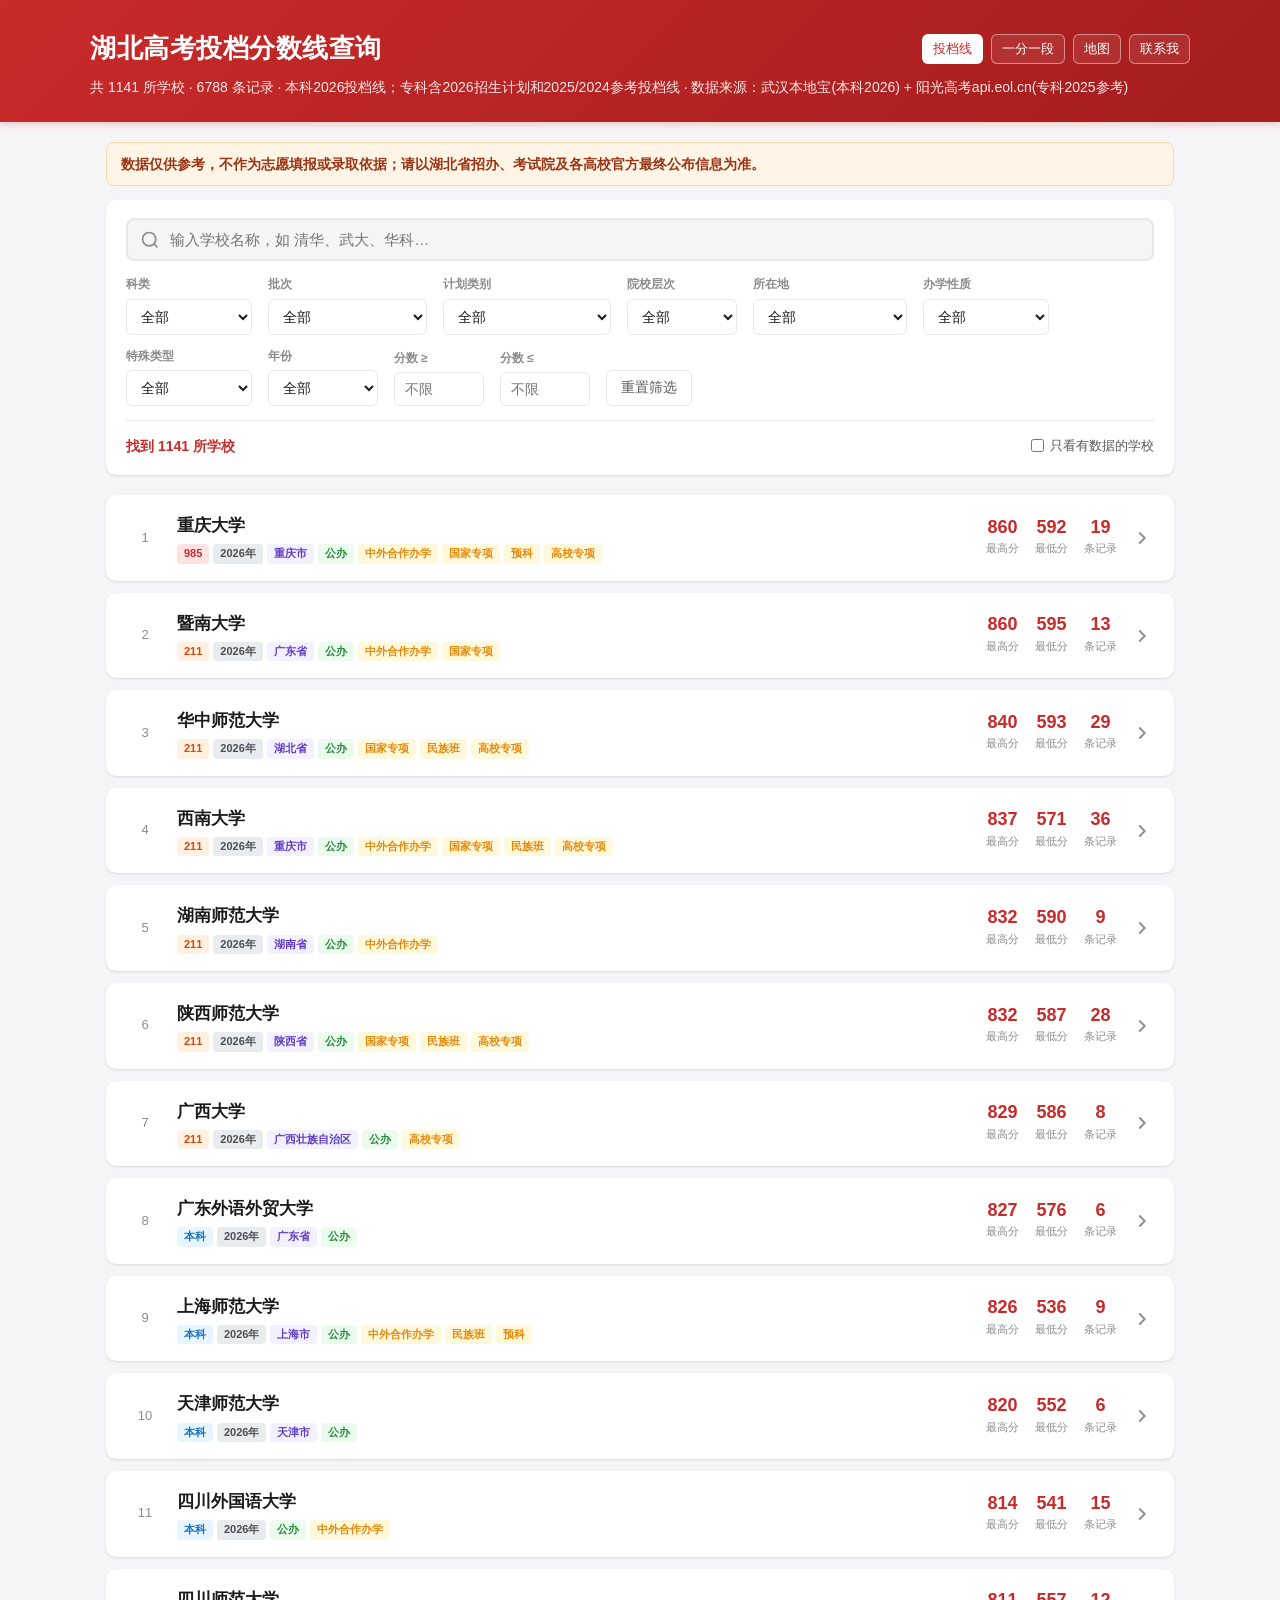
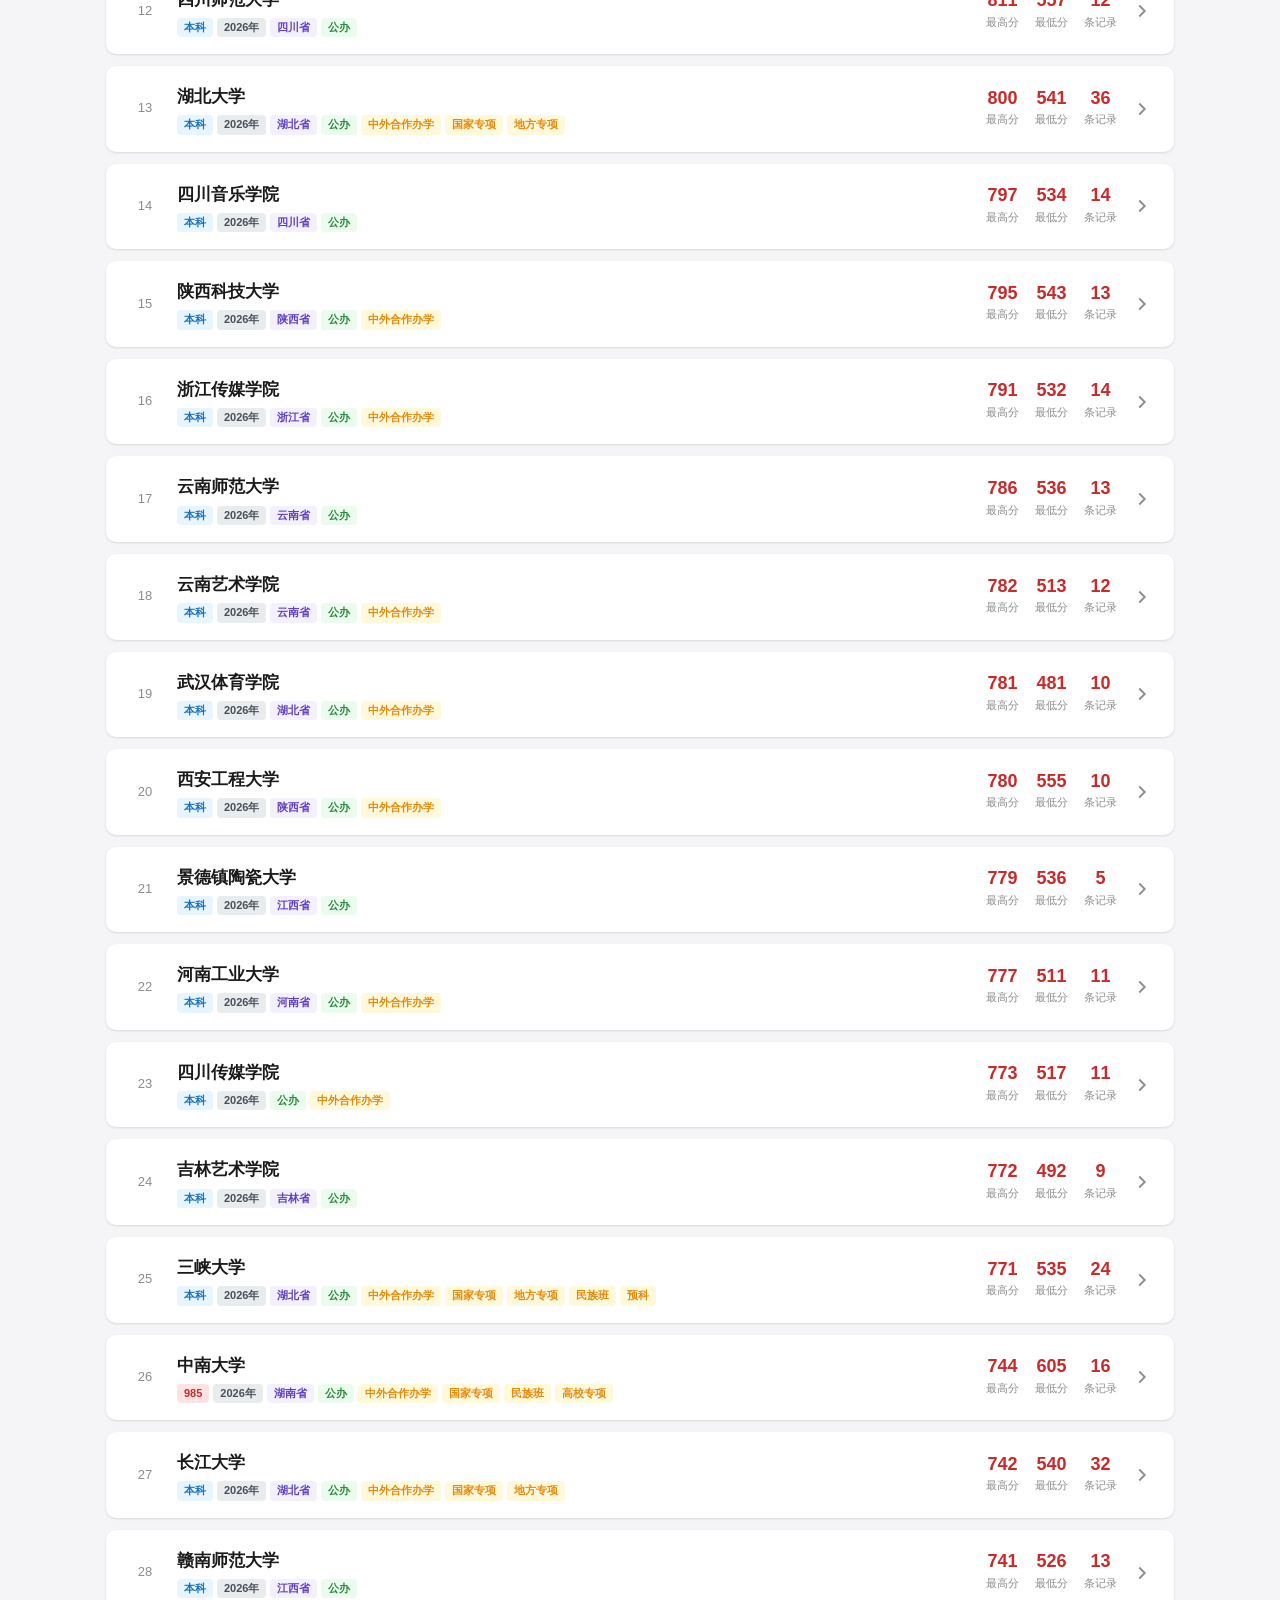
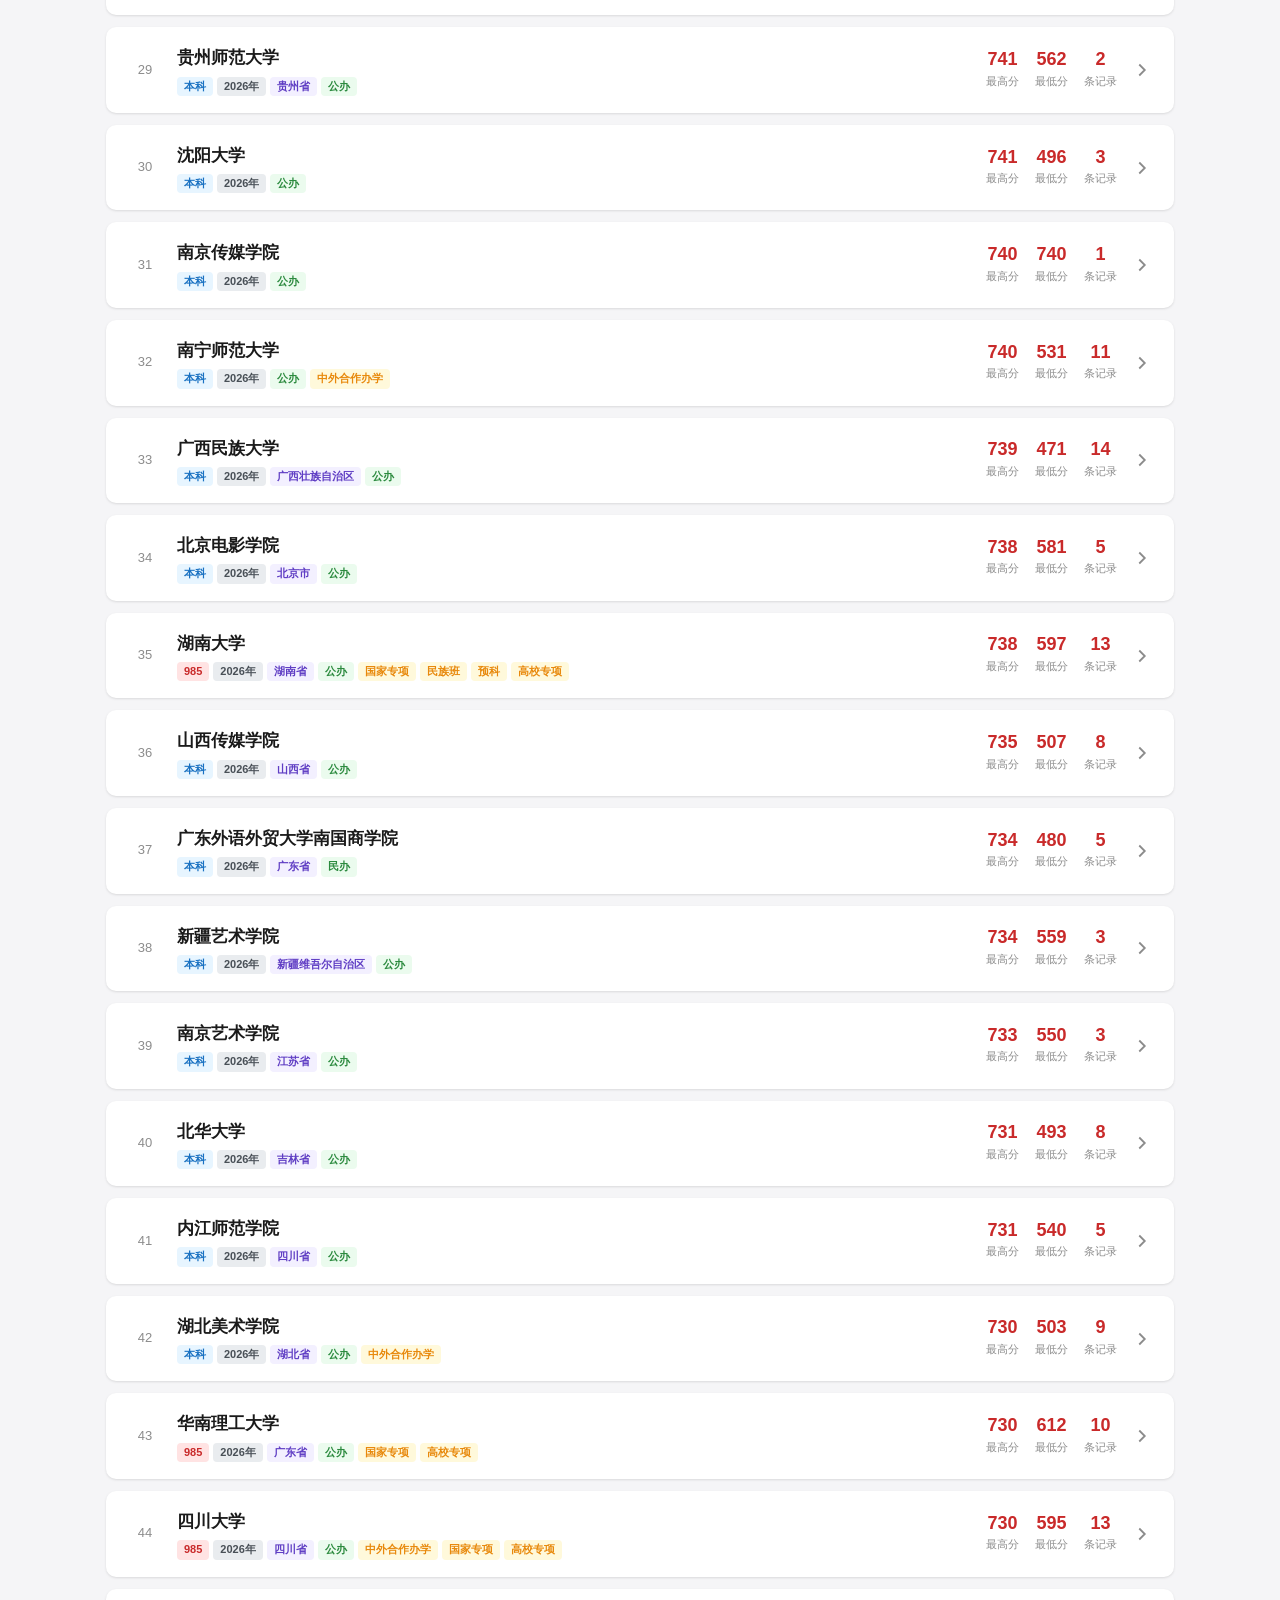
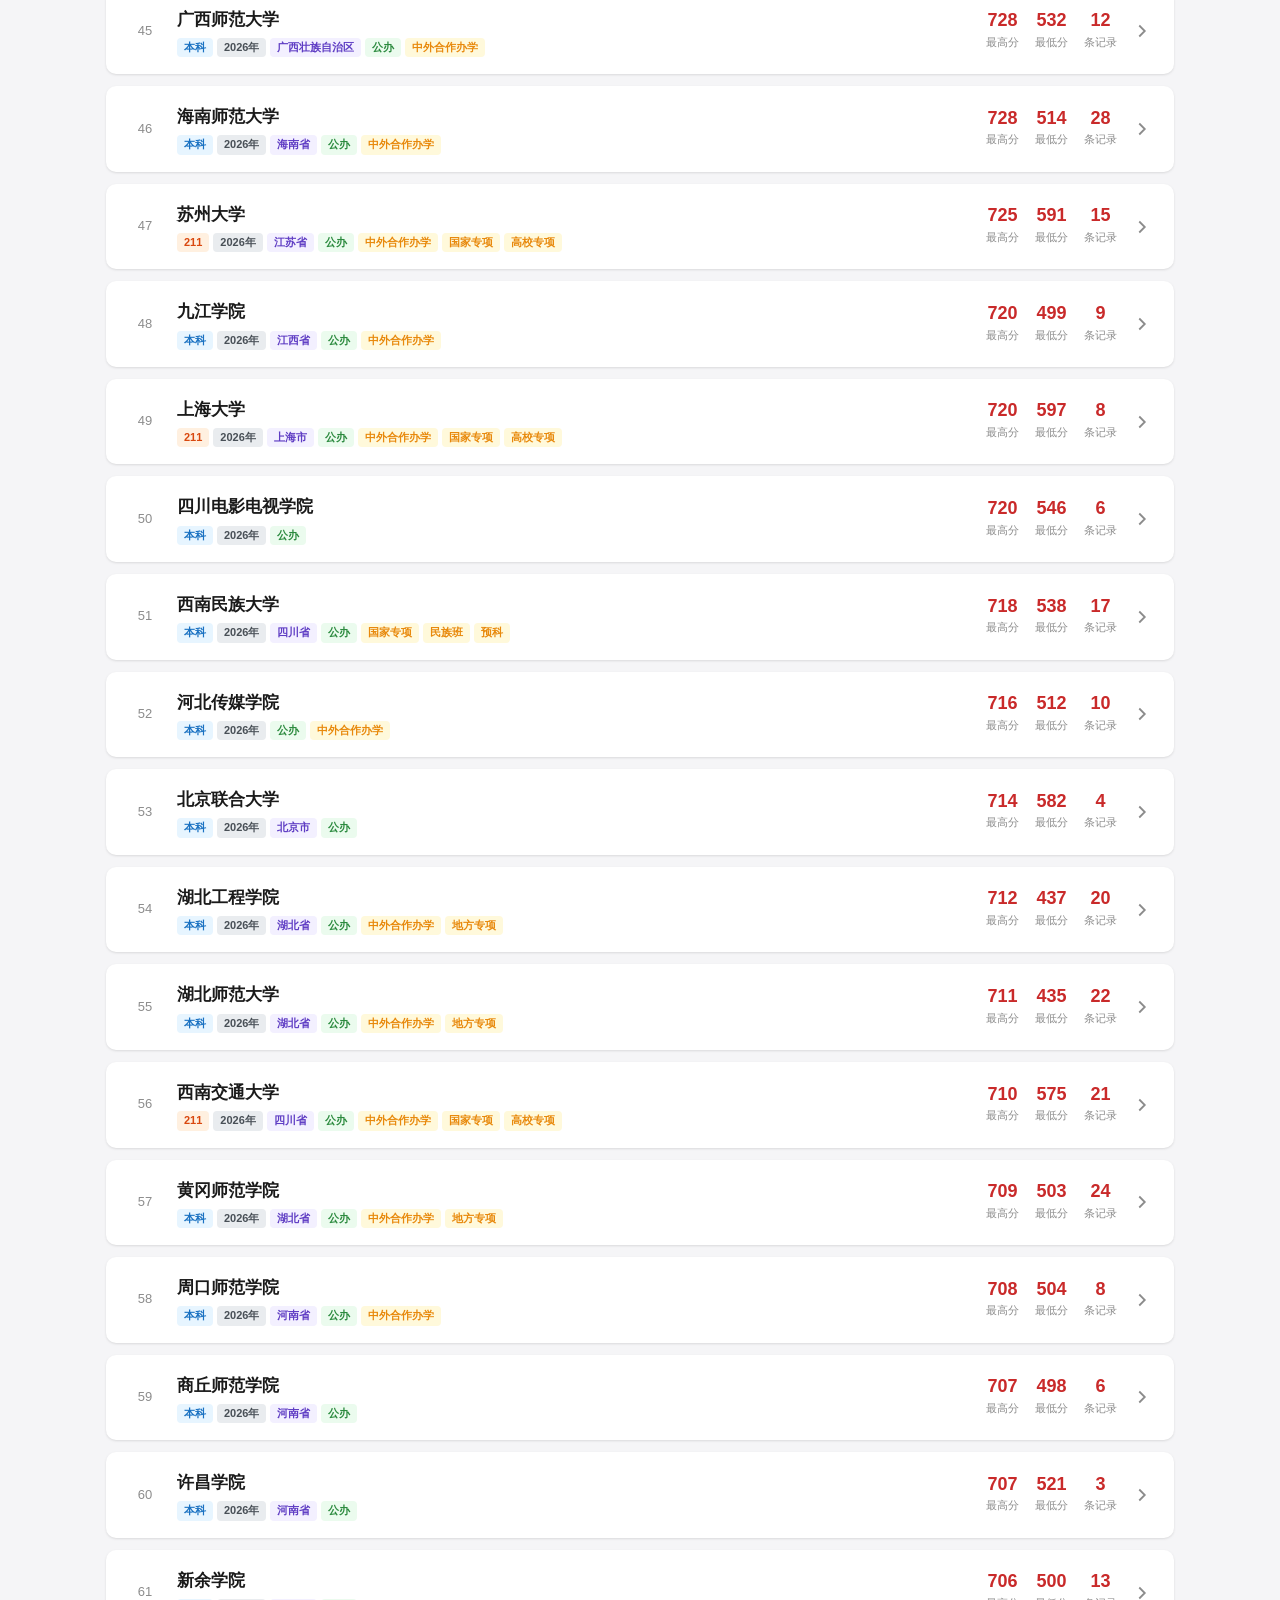
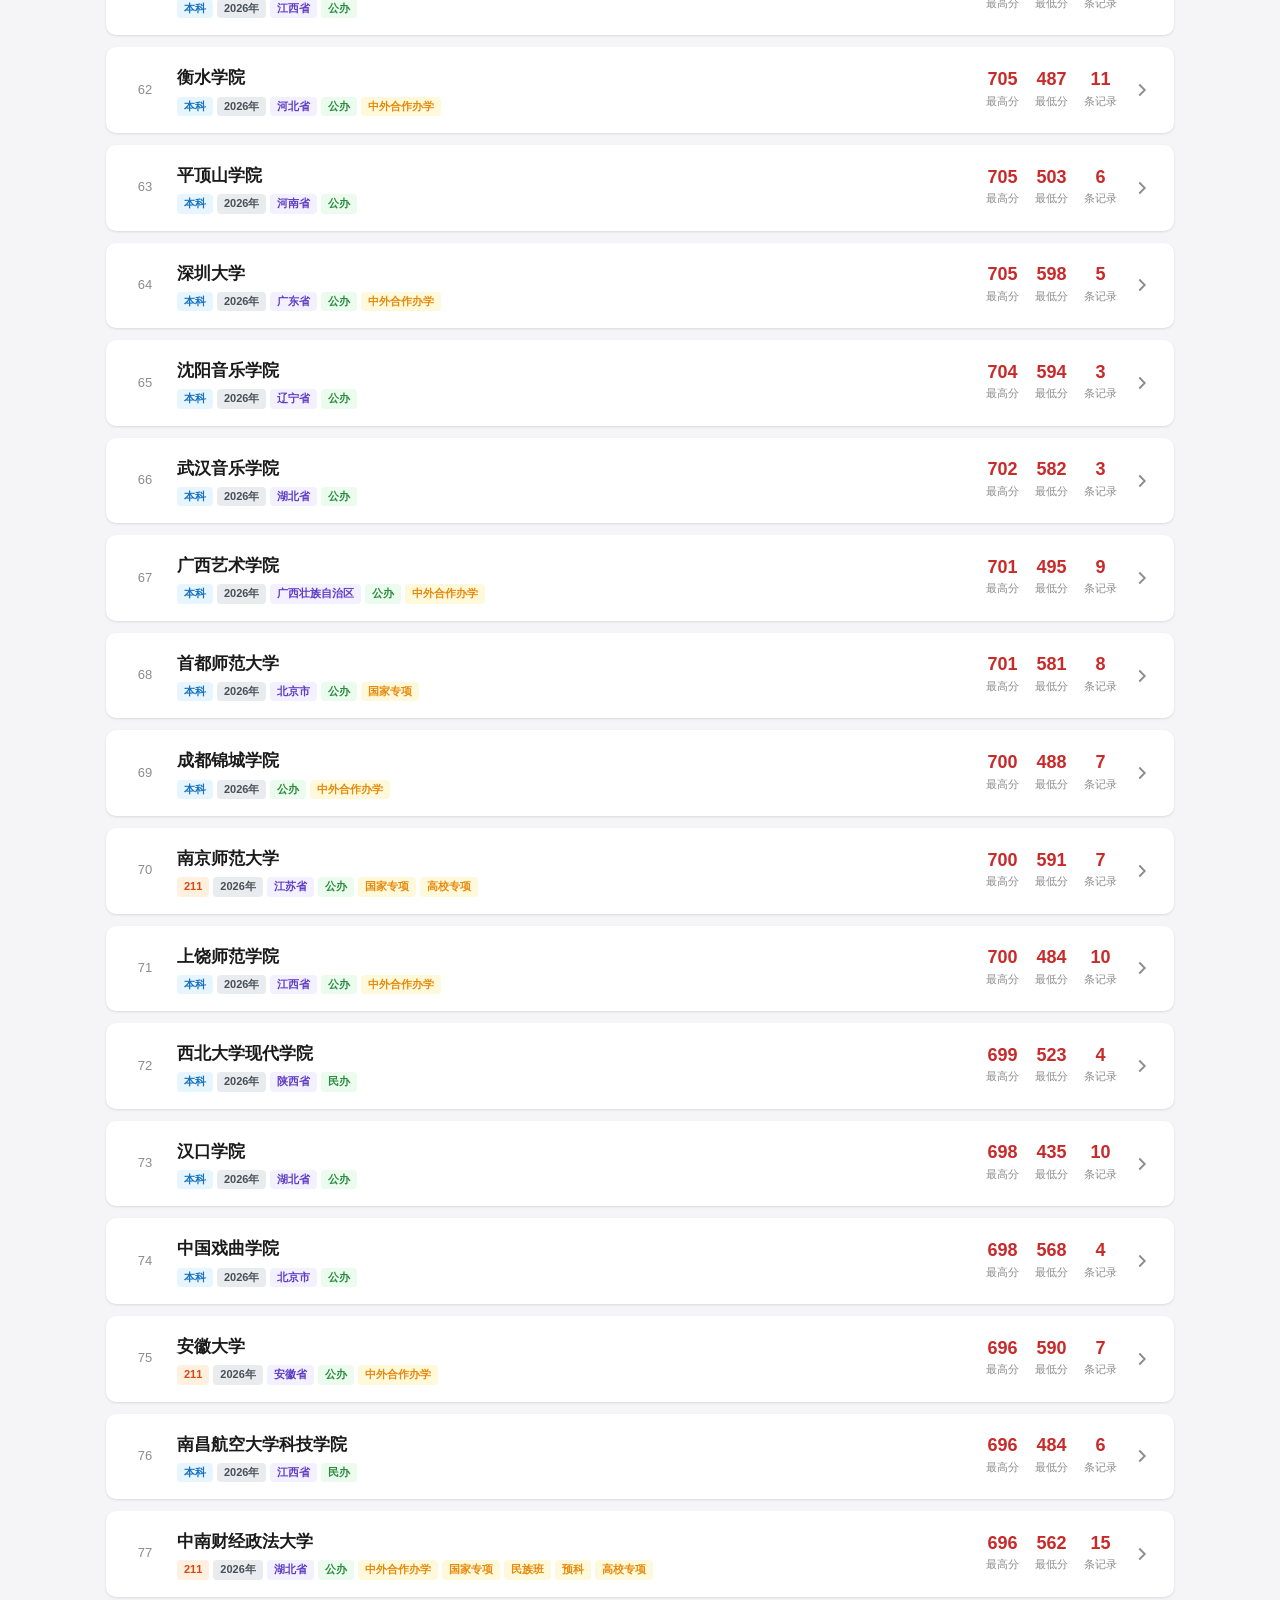
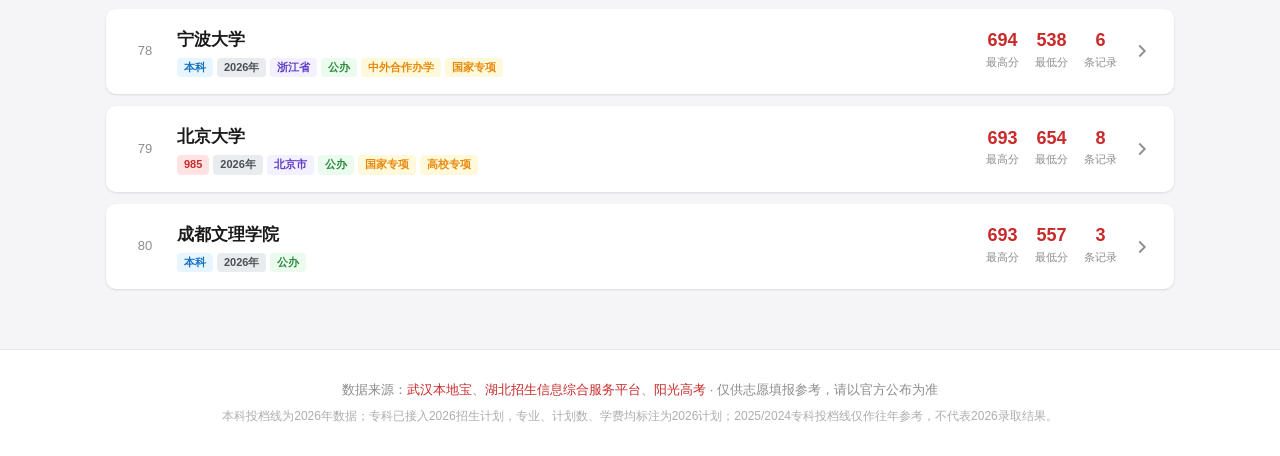
==== commit 020a1779: "Add contact modal to homepage" ====
--- a/index.html
+++ b/index.html
@@ -15,6 +15,7 @@
           <a href="index.html" aria-current="page">投档线</a>
           <a href="yfd_chart.html">一分一段</a>
           <a href="map.html">地图</a>
+          <button class="contact-nav-btn" id="contact-open" type="button">联系我</button>
         </nav>
       </div>
       <p class="site-sub" id="meta-text">数据加载中…</p>
@@ -114,6 +115,19 @@
     <p class="footer-note">本科投档线为2026年数据；专科已接入2026招生计划，专业、计划数、学费均标注为2026计划；2025/2024专科投档线仅作往年参考，不代表2026录取结果。</p>
   </footer>
 
+  <div class="contact-modal" id="contact-modal" hidden>
+    <div class="contact-backdrop" data-contact-close></div>
+    <section class="contact-dialog" role="dialog" aria-modal="true" aria-labelledby="contact-title">
+      <button class="contact-close" type="button" id="contact-close" aria-label="关闭">×</button>
+      <h2 id="contact-title">联系我</h2>
+      <p>如果页面有 bug、数据异常，或者有补充信息，可以通过微信联系我。</p>
+      <div class="wechat-card">
+        <span>微信号</span>
+        <strong>L1014orZ1015</strong>
+      </div>
+    </section>
+  </div>
+
   <script src="app.js"></script>
 </body>
 </html>
--- a/style.css
+++ b/style.css
@@ -22,6 +22,7 @@
   line-height: 1.6;
   font-size: 15px;
 }
+body.modal-open { overflow: hidden; }
 
 /* ===== 顶部 ===== */
 .site-header {
@@ -44,7 +45,11 @@
   gap: 8px;
   flex-shrink: 0;
 }
-.site-nav a {
+.site-nav a,
+.site-nav button {
+  display: inline-flex;
+  align-items: center;
+  justify-content: center;
   color: #fff;
   text-decoration: none;
   border: 1px solid rgba(255,255,255,.45);
@@ -53,9 +58,12 @@
   font-size: 13px;
   line-height: 1.2;
   background: rgba(255,255,255,.08);
+  font-family: inherit;
+  cursor: pointer;
 }
 .site-nav a:hover,
-.site-nav a[aria-current="page"] {
+.site-nav a[aria-current="page"],
+.site-nav button:hover {
   background: #fff;
   color: var(--primary);
 }
@@ -346,9 +354,82 @@
 .site-footer a:hover { text-decoration: underline; }
 .footer-note { margin-top: 6px; font-size: 12px; opacity: .7; }
 
+/* ===== 联系弹窗 ===== */
+.contact-modal[hidden] { display: none; }
+.contact-modal {
+  position: fixed;
+  inset: 0;
+  z-index: 300;
+  display: grid;
+  place-items: center;
+  padding: 18px;
+}
+.contact-backdrop {
+  position: absolute;
+  inset: 0;
+  background: rgba(17, 24, 39, .45);
+}
+.contact-dialog {
+  position: relative;
+  width: min(420px, 100%);
+  border-radius: 10px;
+  background: #fff;
+  padding: 24px;
+  box-shadow: 0 22px 60px rgba(15, 23, 42, .28);
+}
+.contact-dialog h2 {
+  margin-bottom: 10px;
+  font-size: 22px;
+  line-height: 1.25;
+}
+.contact-dialog p {
+  color: var(--text-secondary);
+  font-size: 14px;
+}
+.contact-close {
+  position: absolute;
+  top: 12px;
+  right: 12px;
+  width: 34px;
+  height: 34px;
+  border: 1px solid var(--border);
+  border-radius: 50%;
+  background: #fff;
+  color: var(--text-secondary);
+  font-size: 22px;
+  line-height: 1;
+  cursor: pointer;
+}
+.contact-close:hover {
+  border-color: var(--primary);
+  color: var(--primary);
+}
+.wechat-card {
+  margin-top: 18px;
+  border: 1px solid #cfe7dc;
+  border-radius: 8px;
+  background: #f0fdf4;
+  padding: 14px 16px;
+}
+.wechat-card span {
+  display: block;
+  color: #166534;
+  font-size: 12px;
+  font-weight: 700;
+}
+.wechat-card strong {
+  display: block;
+  margin-top: 4px;
+  color: #14532d;
+  font-size: 24px;
+  line-height: 1.2;
+  word-break: break-all;
+}
+
 /* ===== 响应式 ===== */
 @media (max-width: 640px) {
   .header-top { align-items: flex-start; flex-direction: column; gap: 10px; }
+  .site-nav { flex-wrap: wrap; }
   .site-title { font-size: 20px; }
   .filters { gap: 10px; }
   .filter-group select, .filter-group input { min-width: 90px; font-size: 13px; }
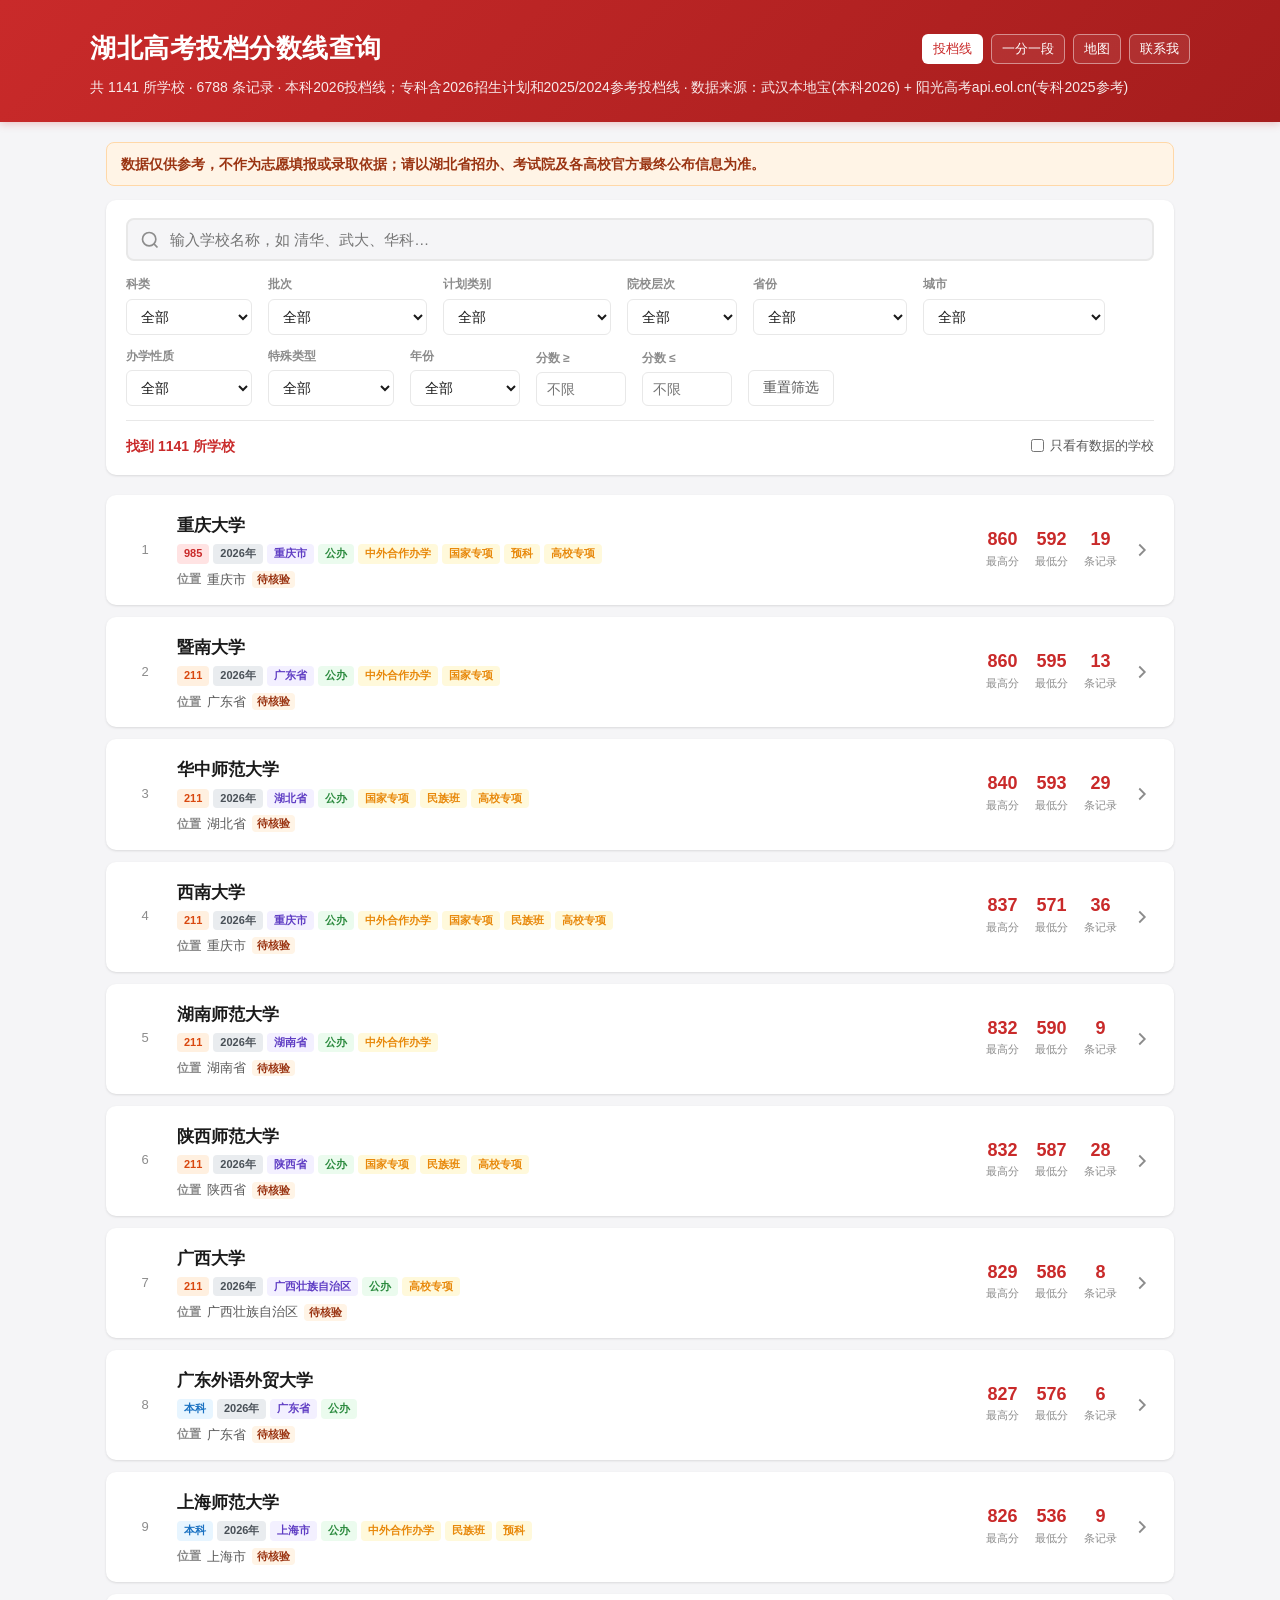
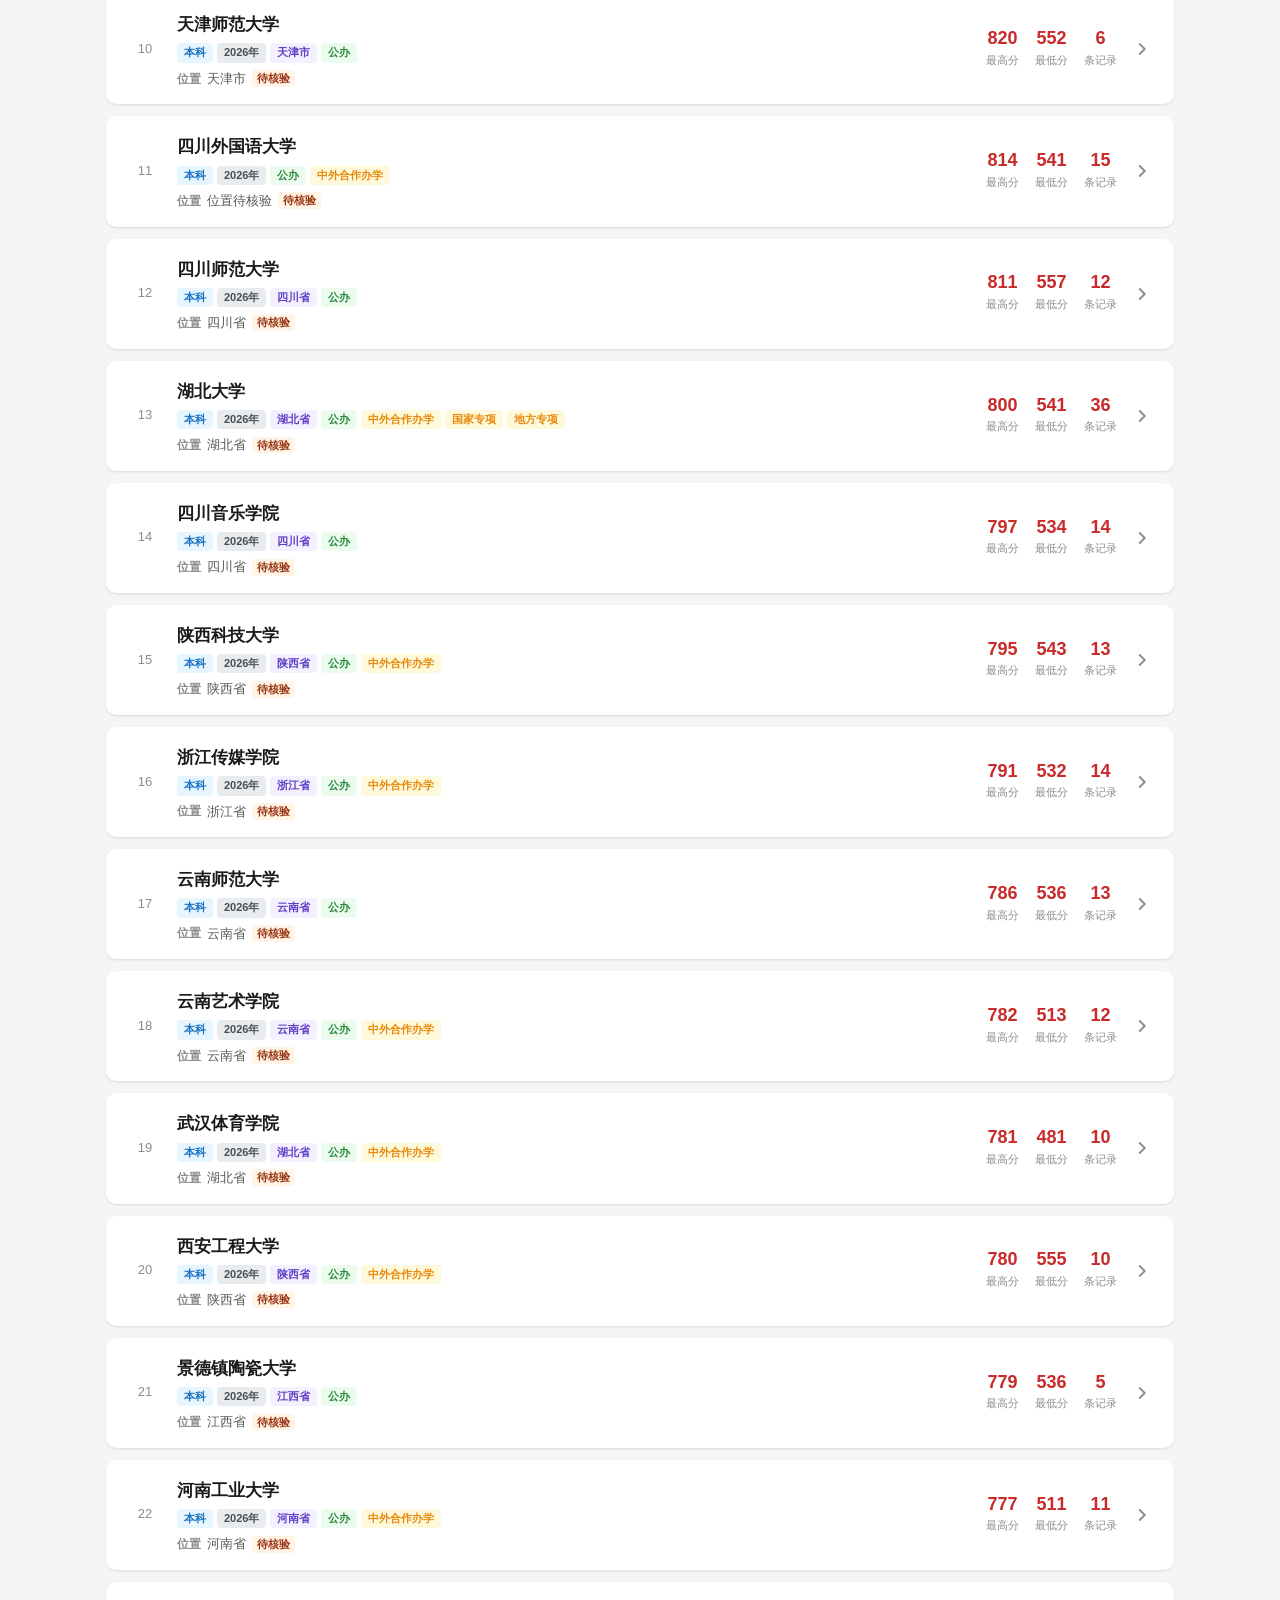
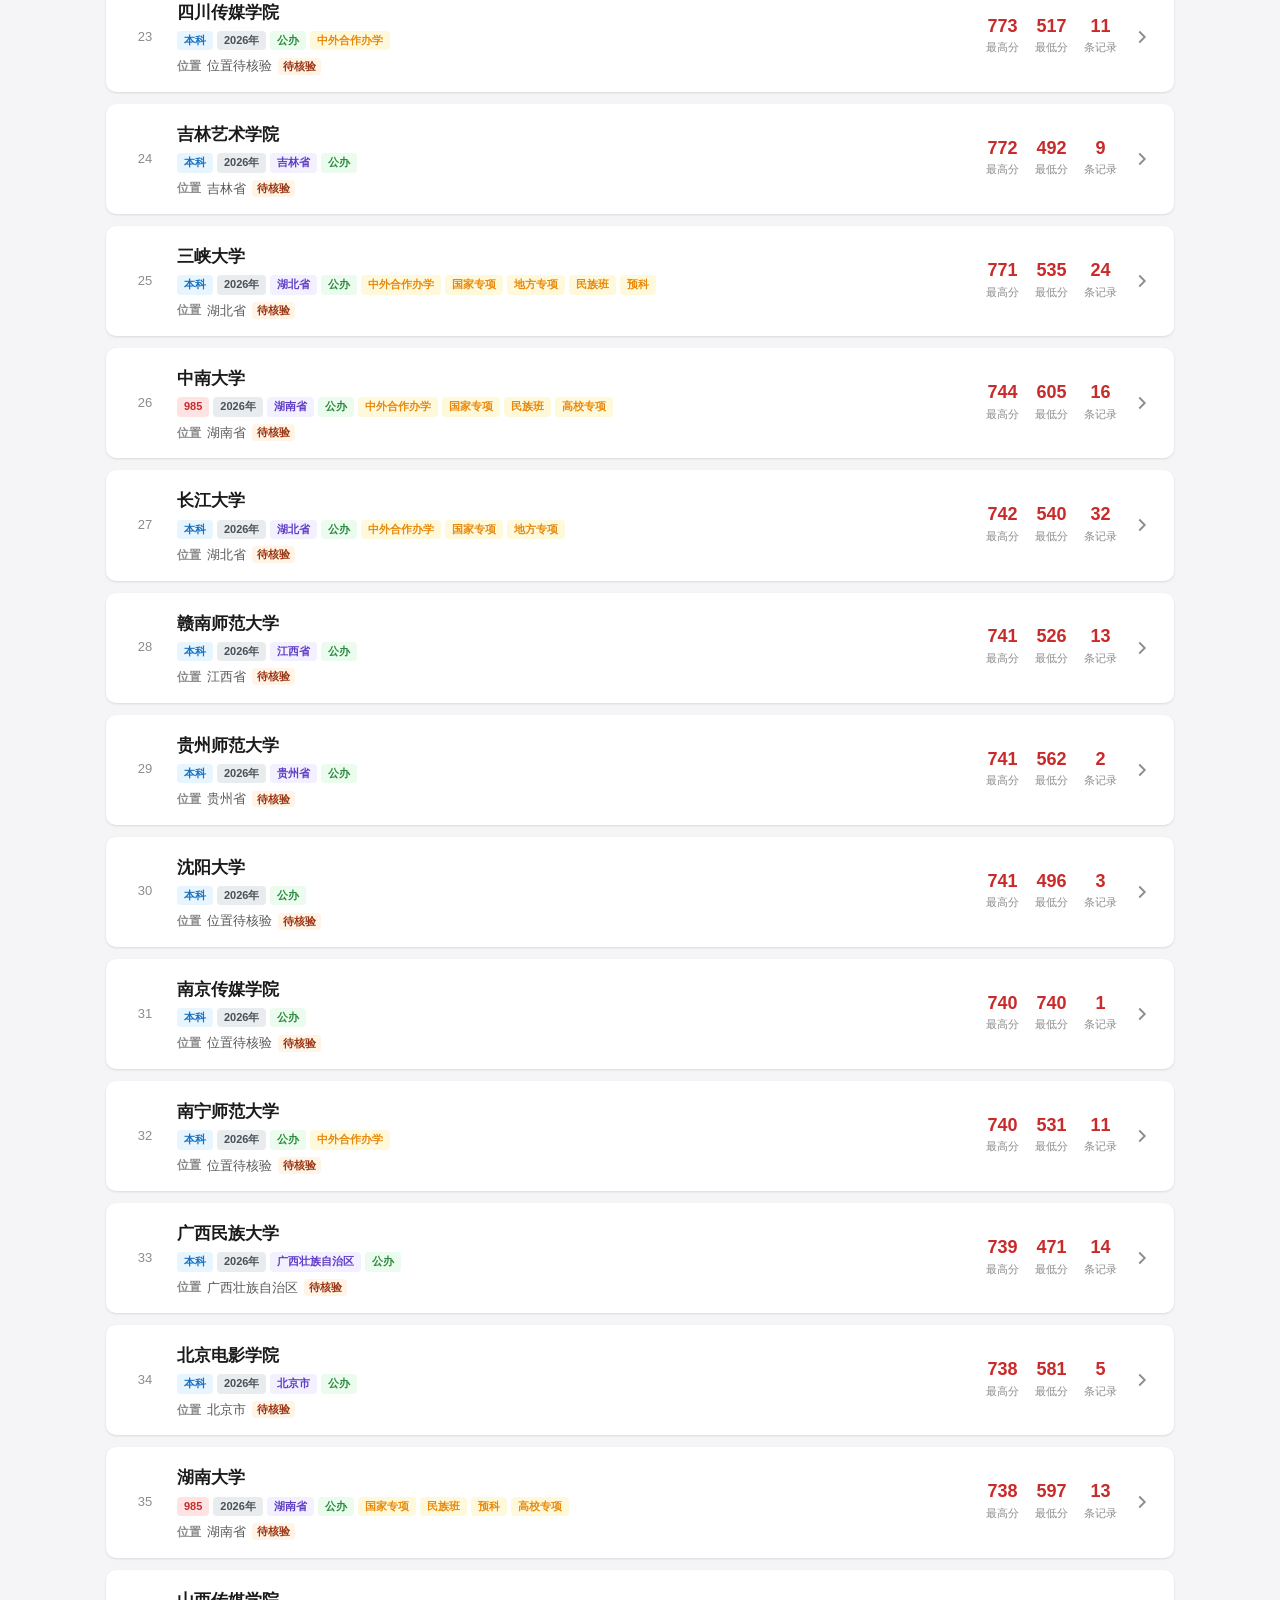
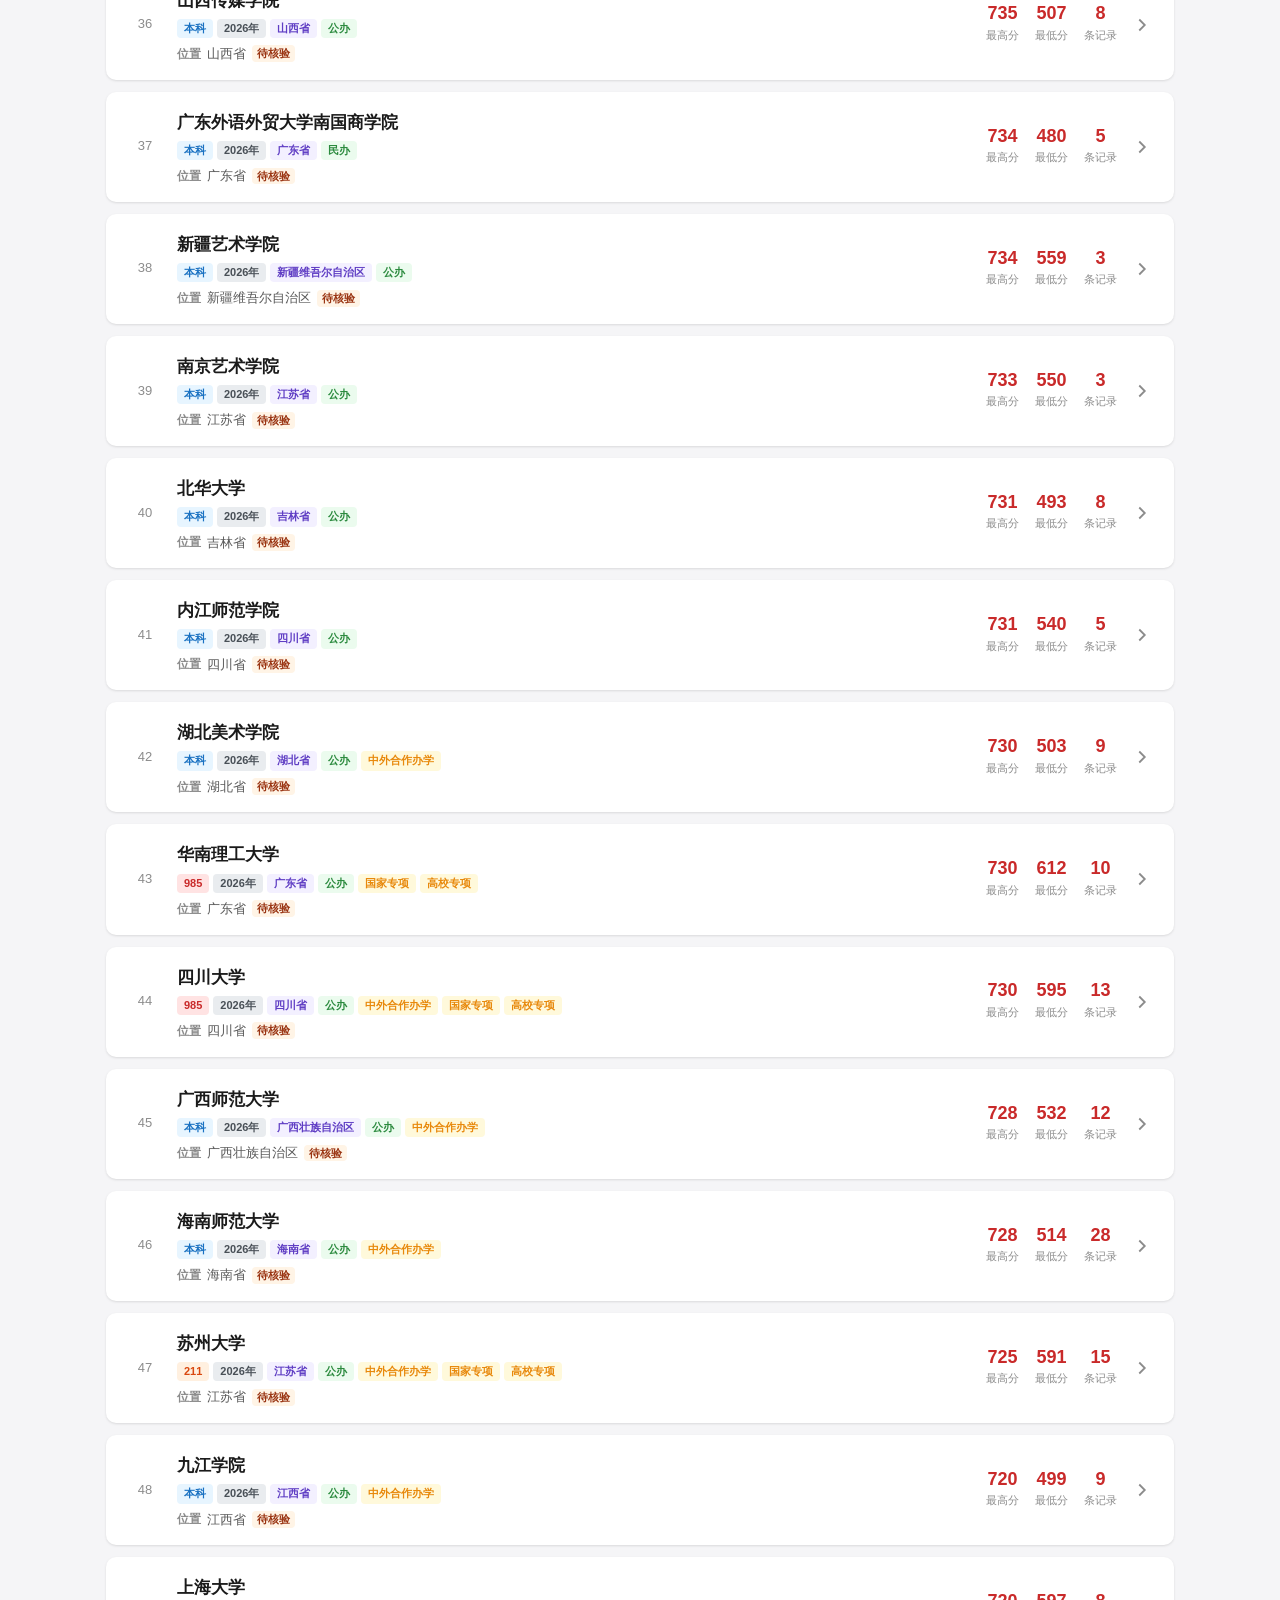
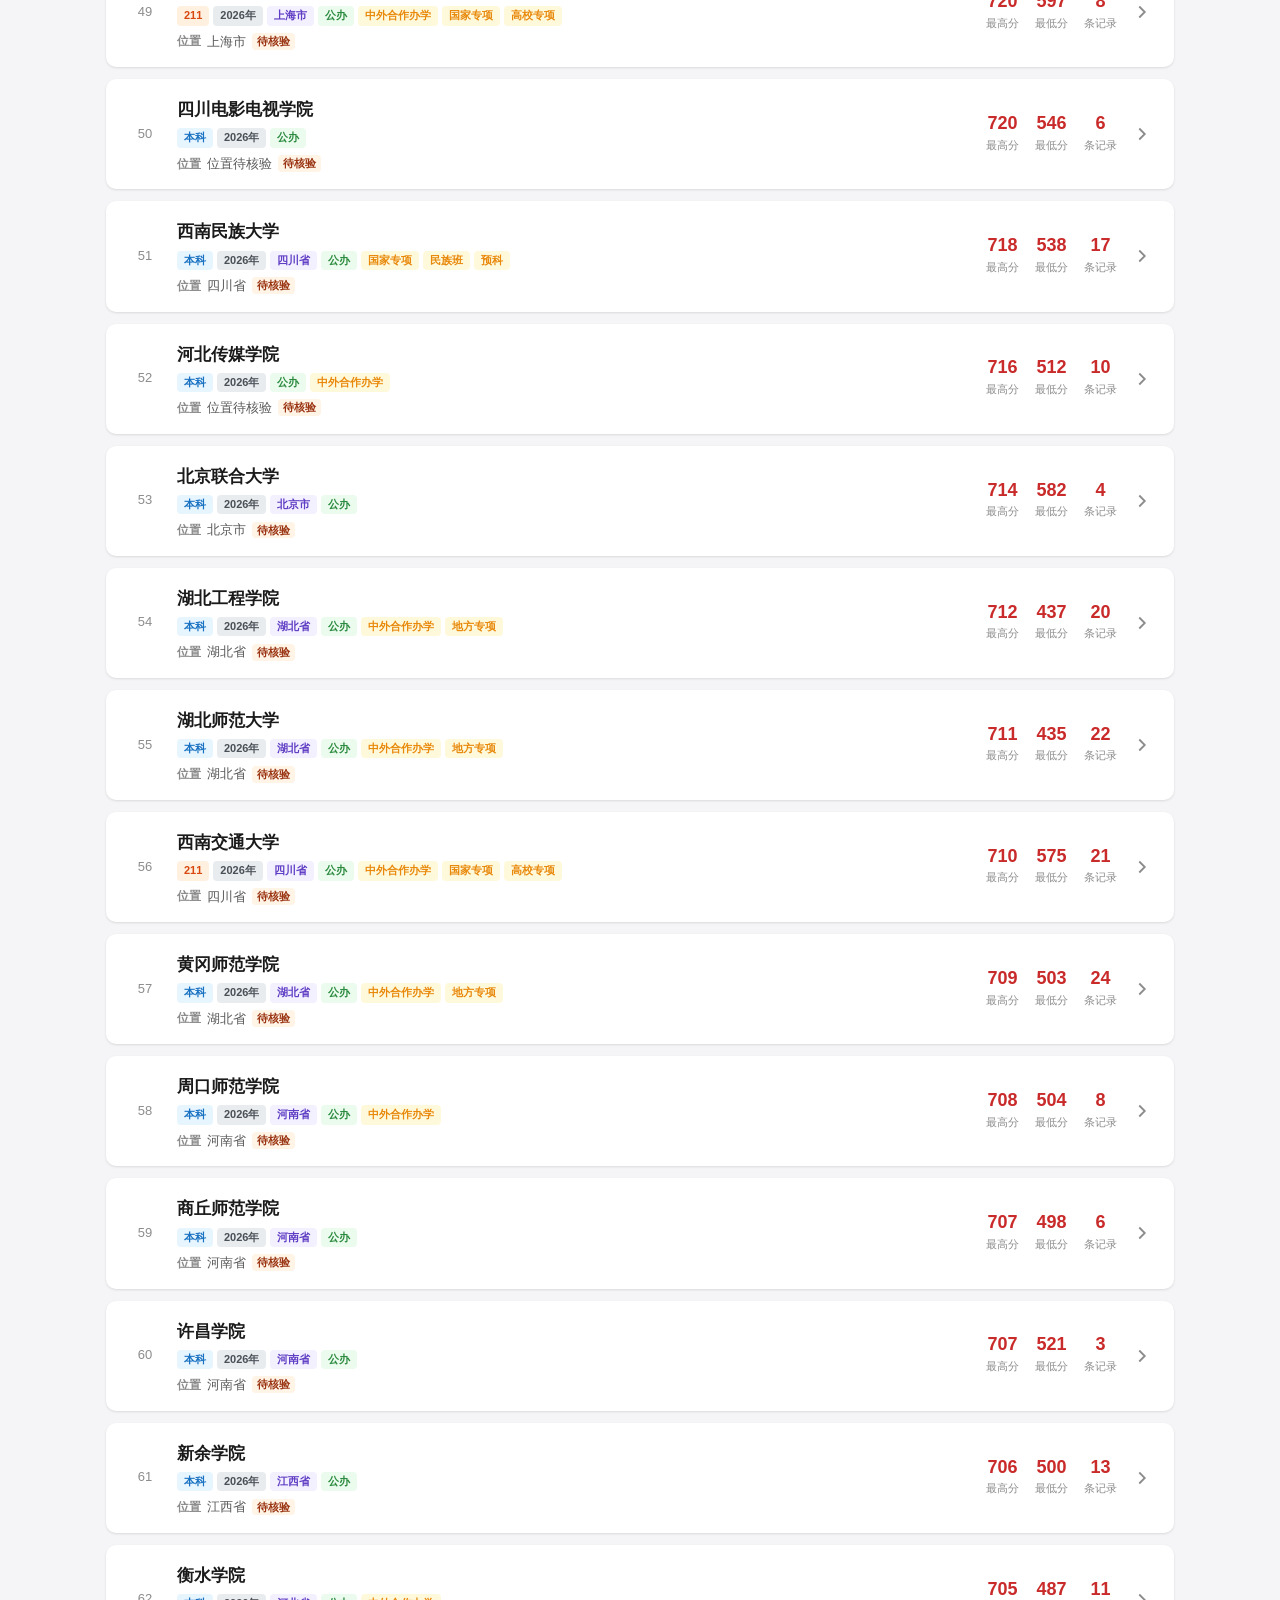
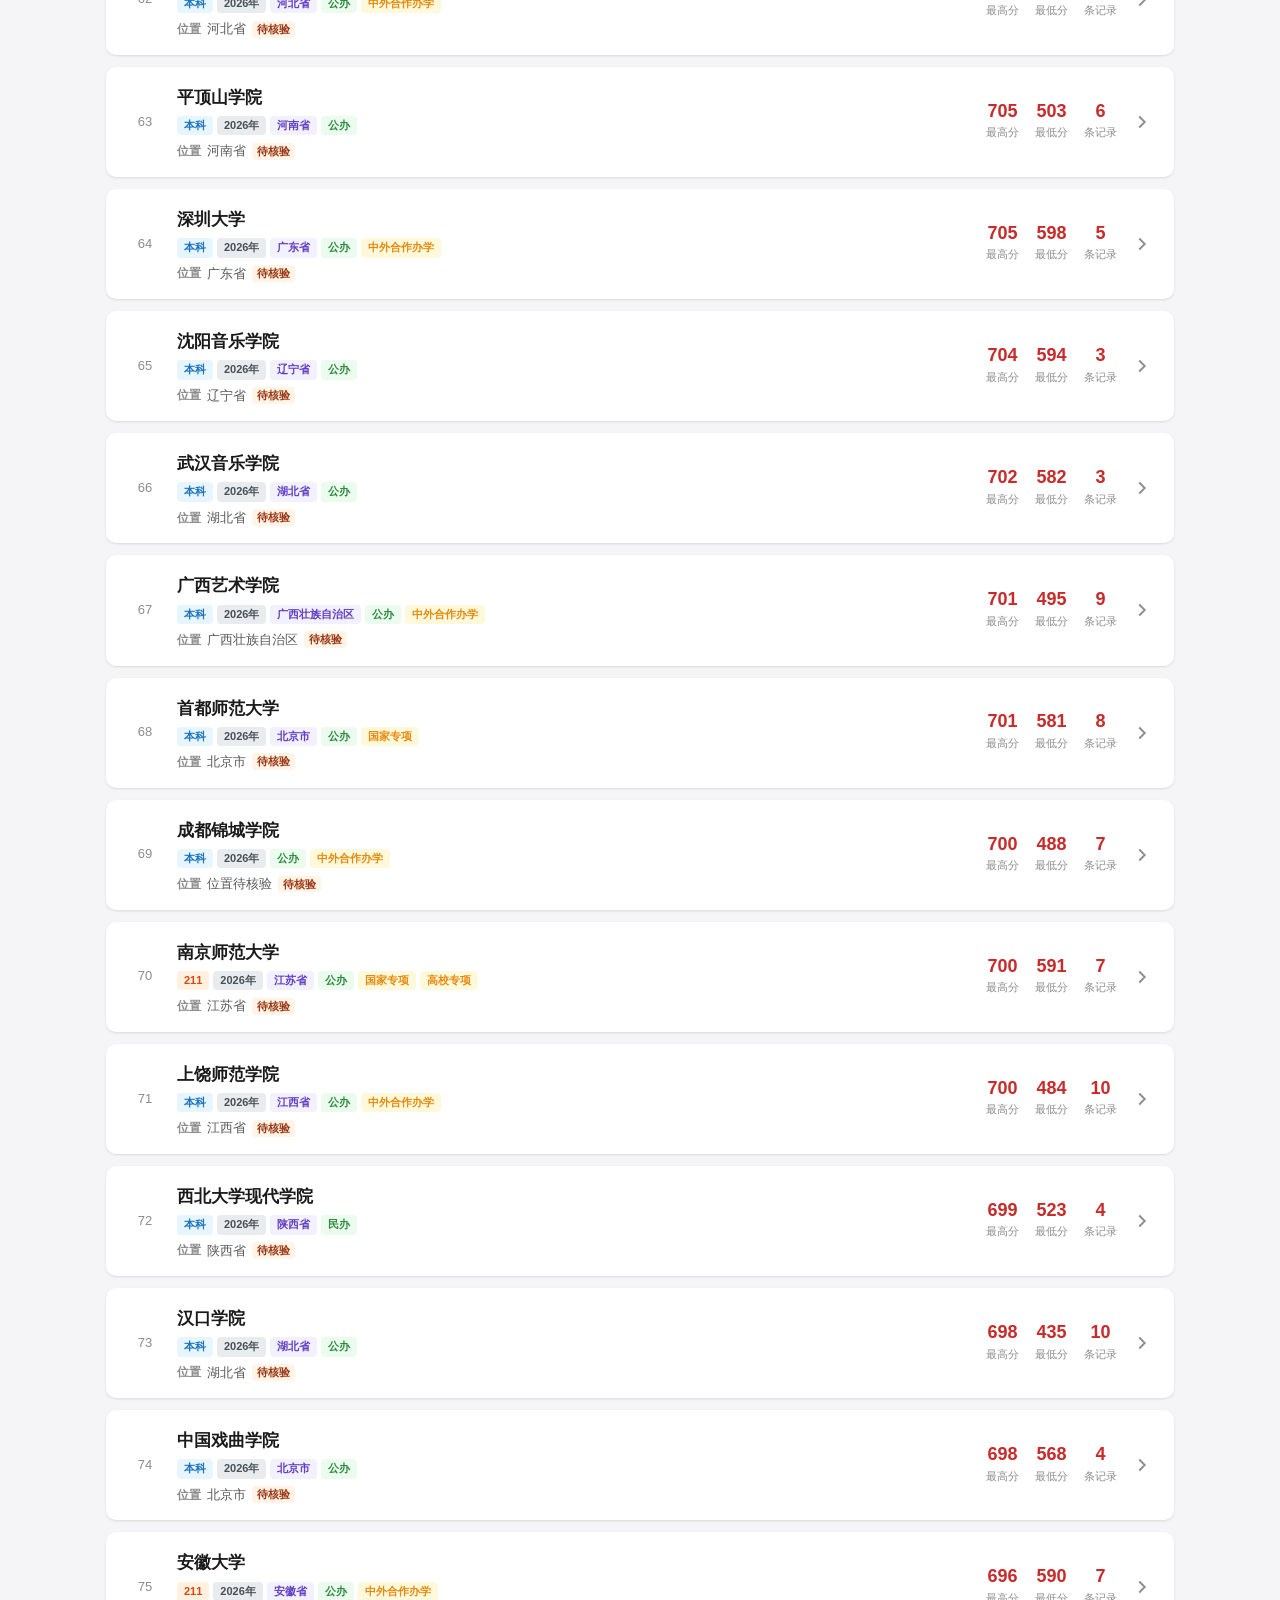
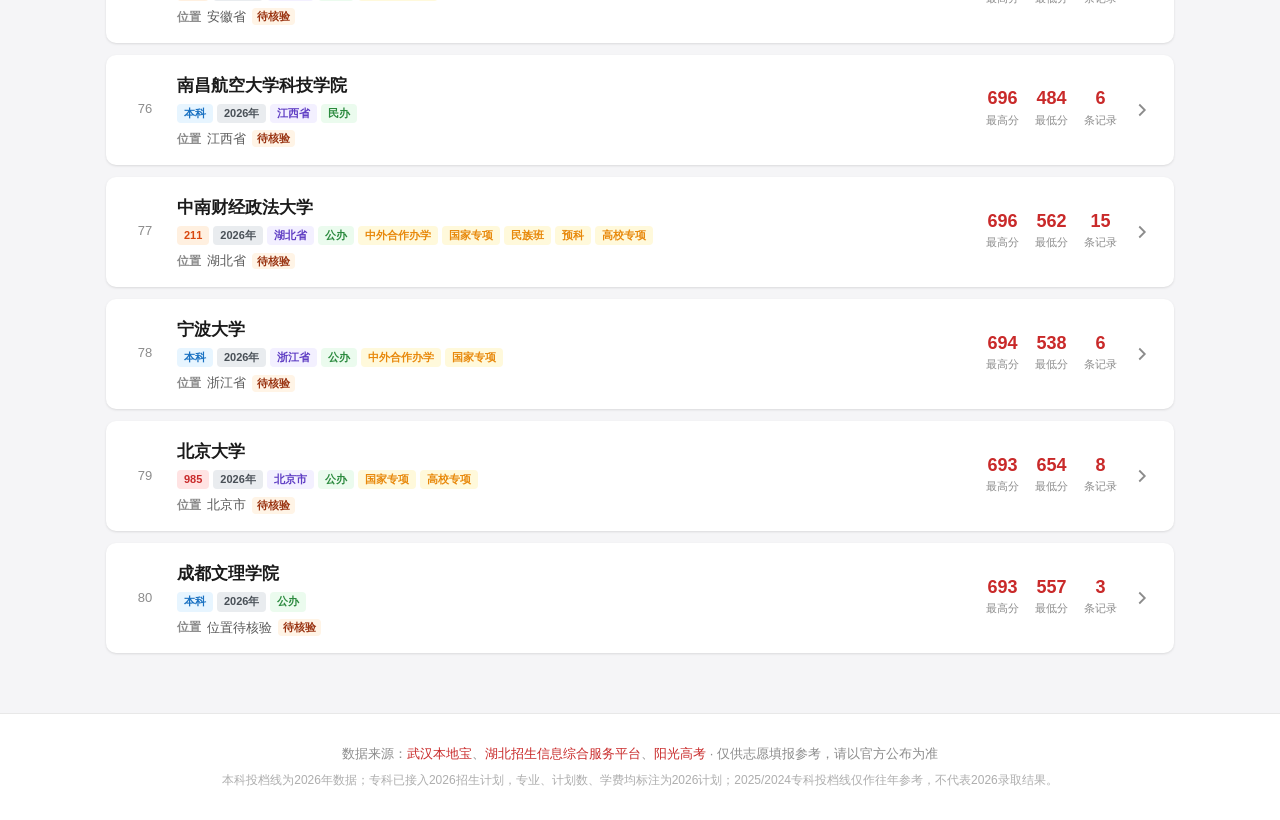
==== commit fcd70aed: "Improve school location filters and display" ====
--- a/index.html
+++ b/index.html
@@ -60,8 +60,14 @@
           </select>
         </div>
         <div class="filter-group">
-          <label>所在地</label>
+          <label>省份</label>
           <select id="filter-region">
+            <option value="">全部</option>
+          </select>
+        </div>
+        <div class="filter-group">
+          <label>城市</label>
+          <select id="filter-city">
             <option value="">全部</option>
           </select>
         </div>
--- a/style.css
+++ b/style.css
@@ -219,9 +219,38 @@
 .school-badge.lv-bk { background: #e7f5ff; color: #1971c2; }
 .school-badge.lv-zk { background: #e6fcf5; color: #087f5b; }
 .school-badge.bg-region { background: #f3f0ff; color: #5f3dc4; }
+.school-badge.bg-city { background: #e6fffb; color: #087f5b; }
 .school-badge.bg-nature { background: #ebfbee; color: #2b8a3e; }
 .school-badge.bg-special { background: #fff9db; color: #e8890c; }
 .school-badge.bg-year { background: #e9ecef; color: #495057; }
+.school-location {
+  display: flex;
+  flex-wrap: wrap;
+  align-items: center;
+  gap: 6px;
+  margin-top: 7px;
+  color: var(--text-secondary);
+  font-size: 13px;
+  line-height: 1.35;
+}
+.school-location .location-label {
+  color: var(--text-muted);
+  font-size: 12px;
+  font-weight: 700;
+}
+.school-location small {
+  color: var(--text-muted);
+  font-size: 12px;
+}
+.school-location em {
+  border-radius: 4px;
+  background: #fff4e6;
+  color: #9a3412;
+  padding: 1px 5px;
+  font-size: 11px;
+  font-style: normal;
+  font-weight: 700;
+}
 .school-stats { display: flex; gap: 16px; align-items: center; }
 .school-stat { font-size: 13px; color: var(--text-secondary); text-align: center; }
 .school-stat .val { font-size: 18px; font-weight: 700; color: var(--primary); display: block; line-height: 1.2; }
@@ -435,6 +464,7 @@
   .filter-group select, .filter-group input { min-width: 90px; font-size: 13px; }
   .school-header { padding: 14px 14px; gap: 10px; }
   .school-name { font-size: 15px; }
+  .school-location { font-size: 12px; }
   .school-stats { gap: 10px; }
   .school-stat .val { font-size: 16px; }
   .score-detail { padding: 14px; }
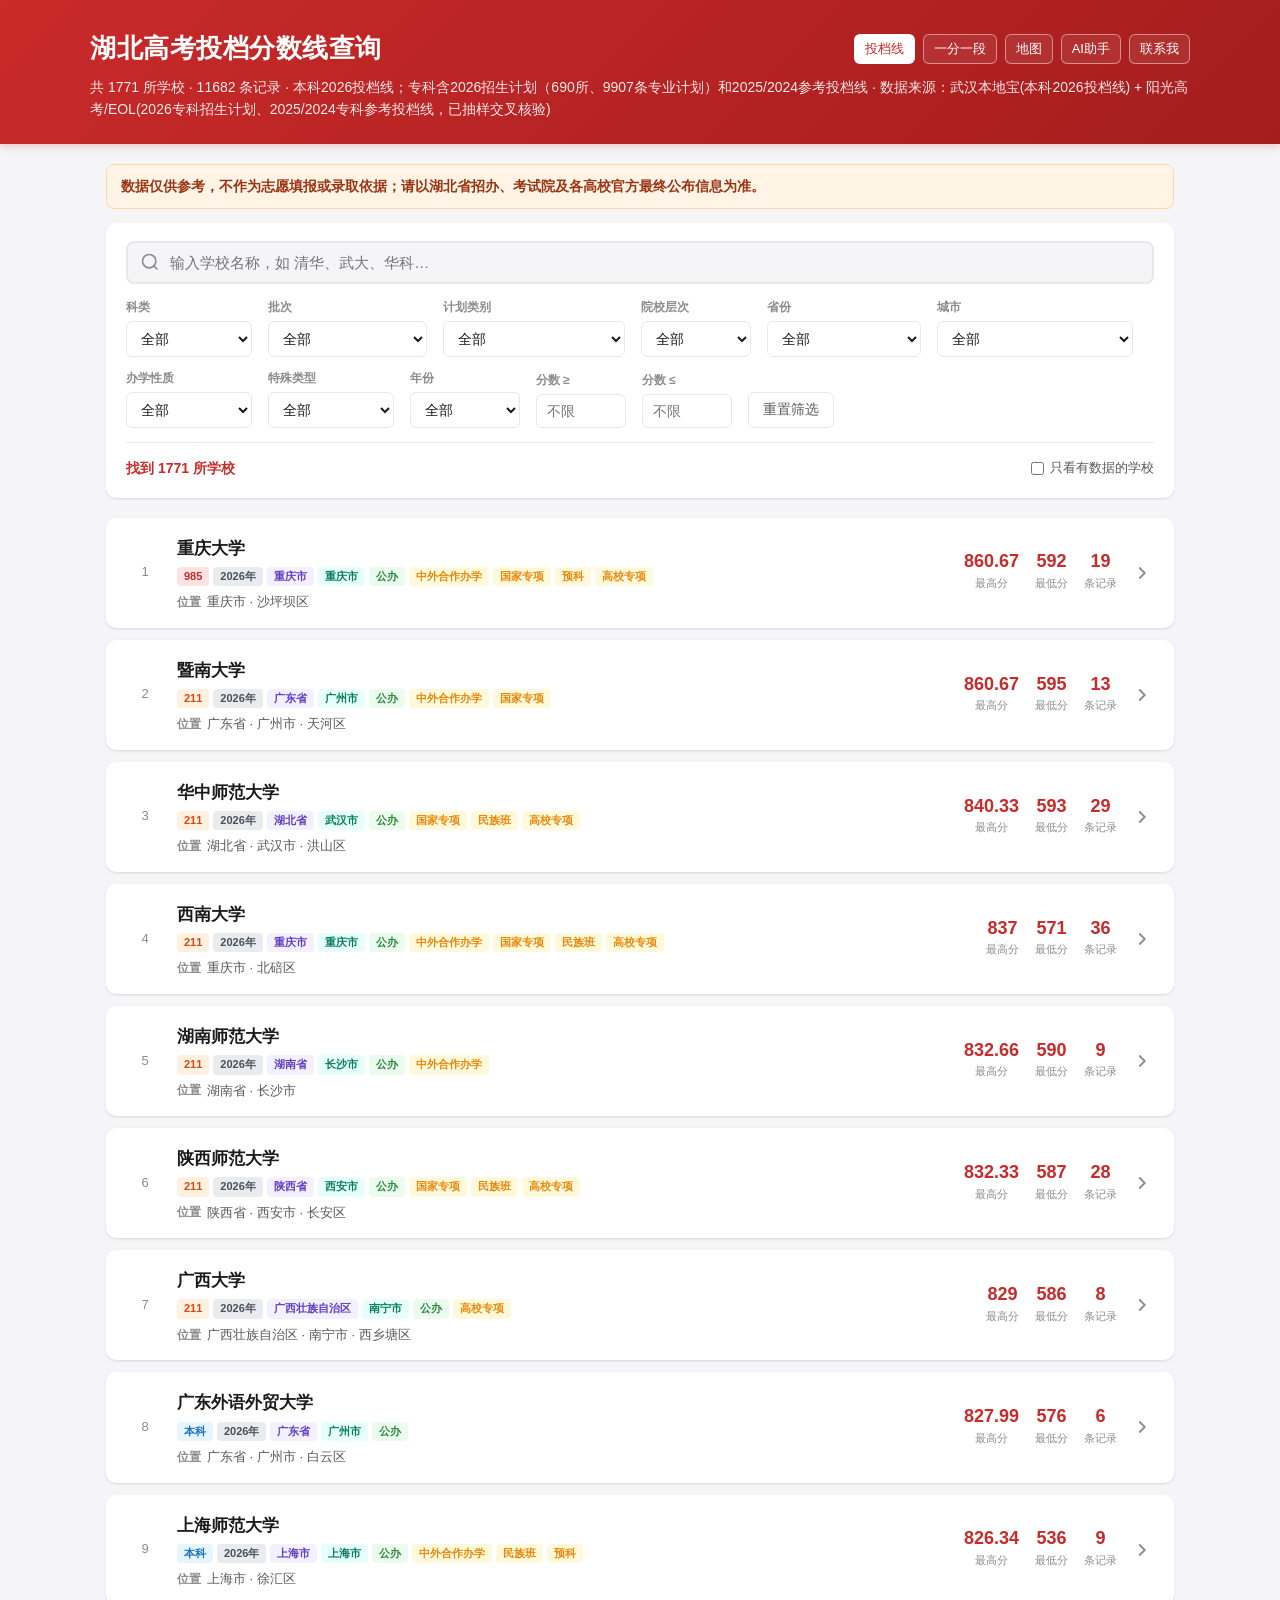
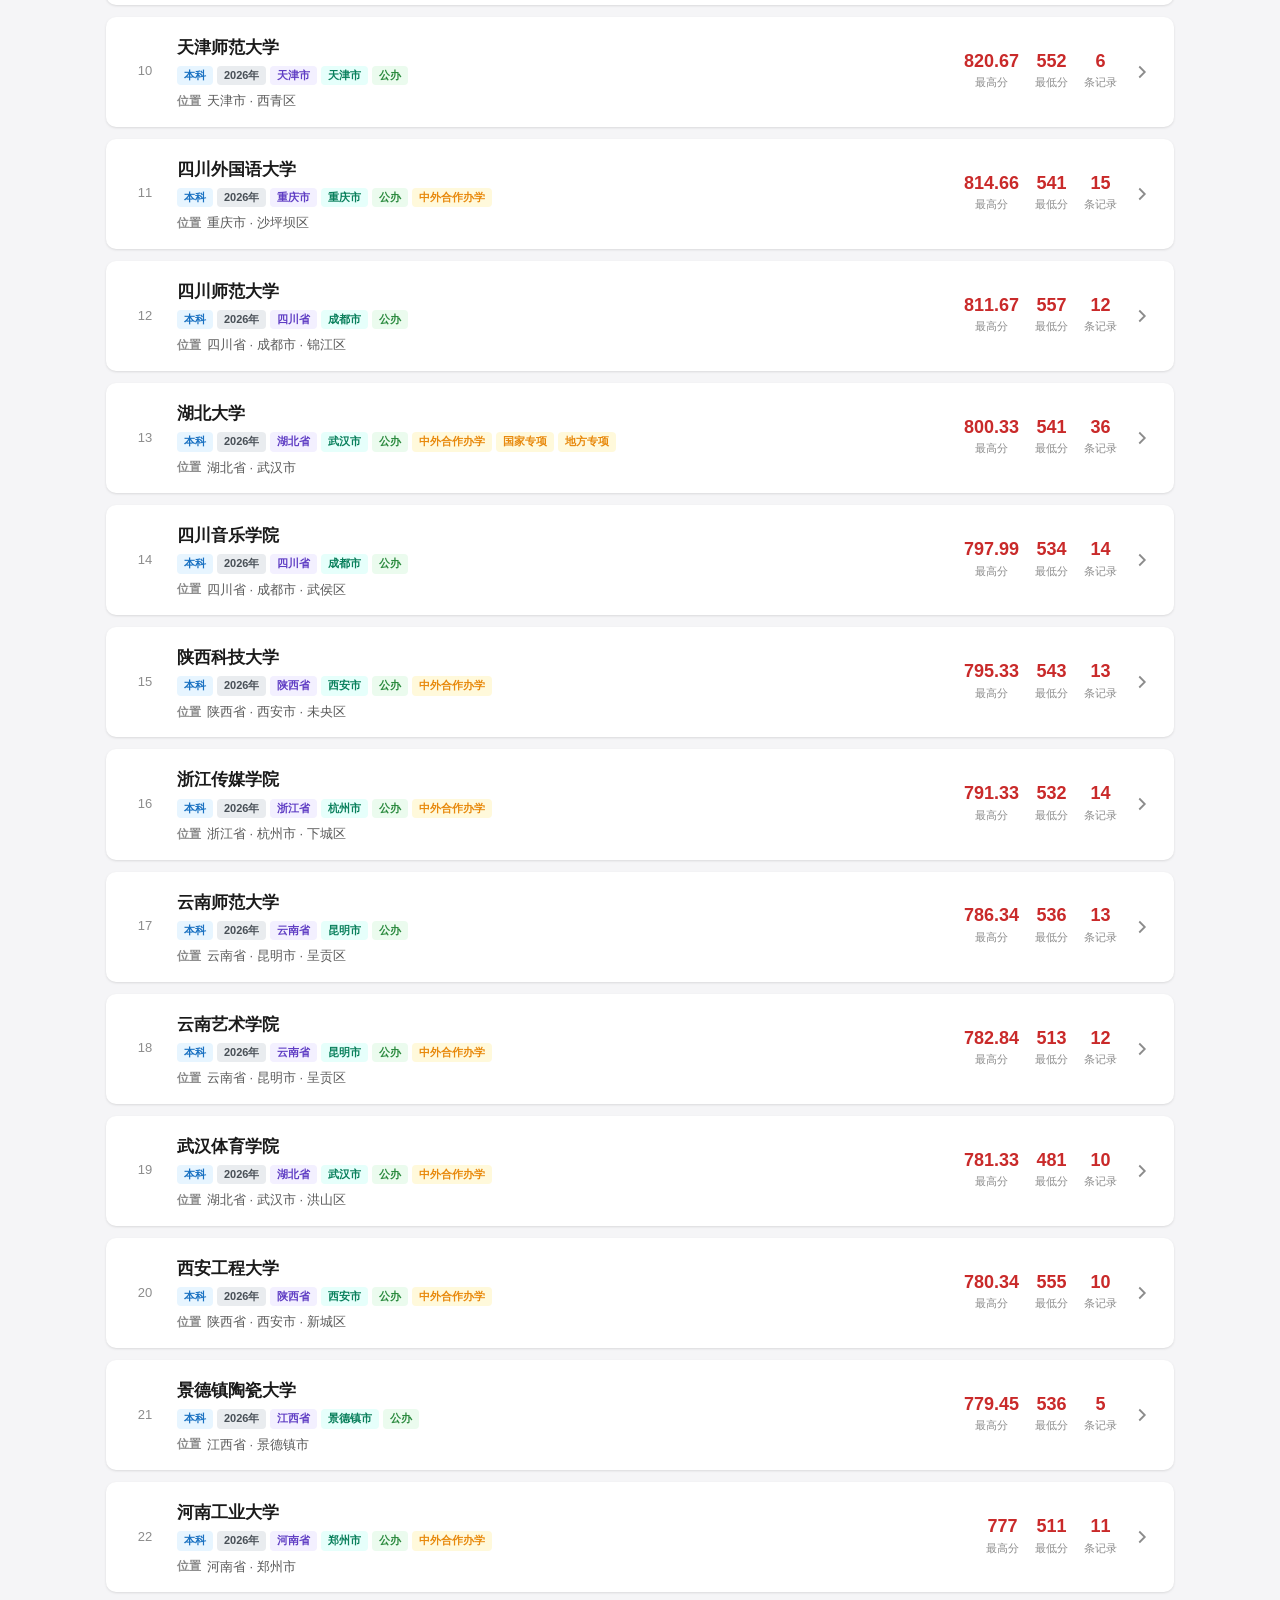
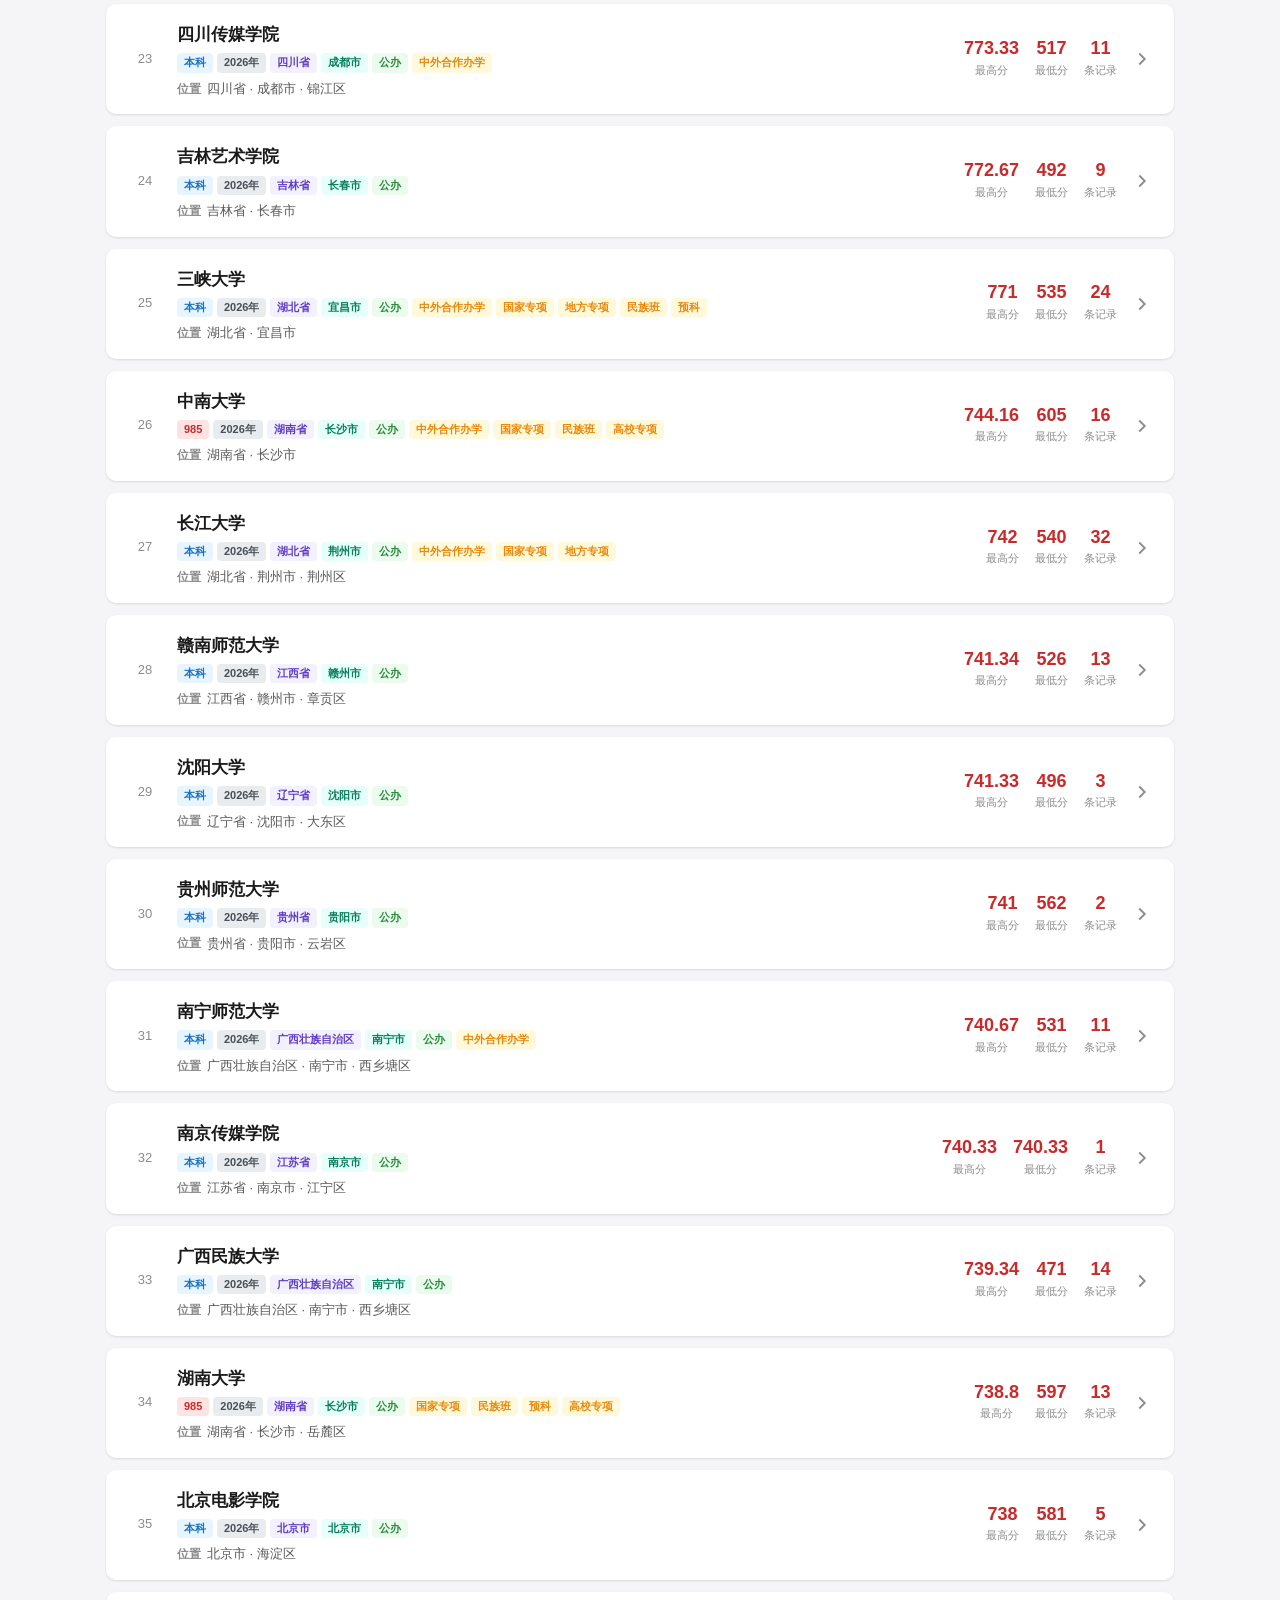
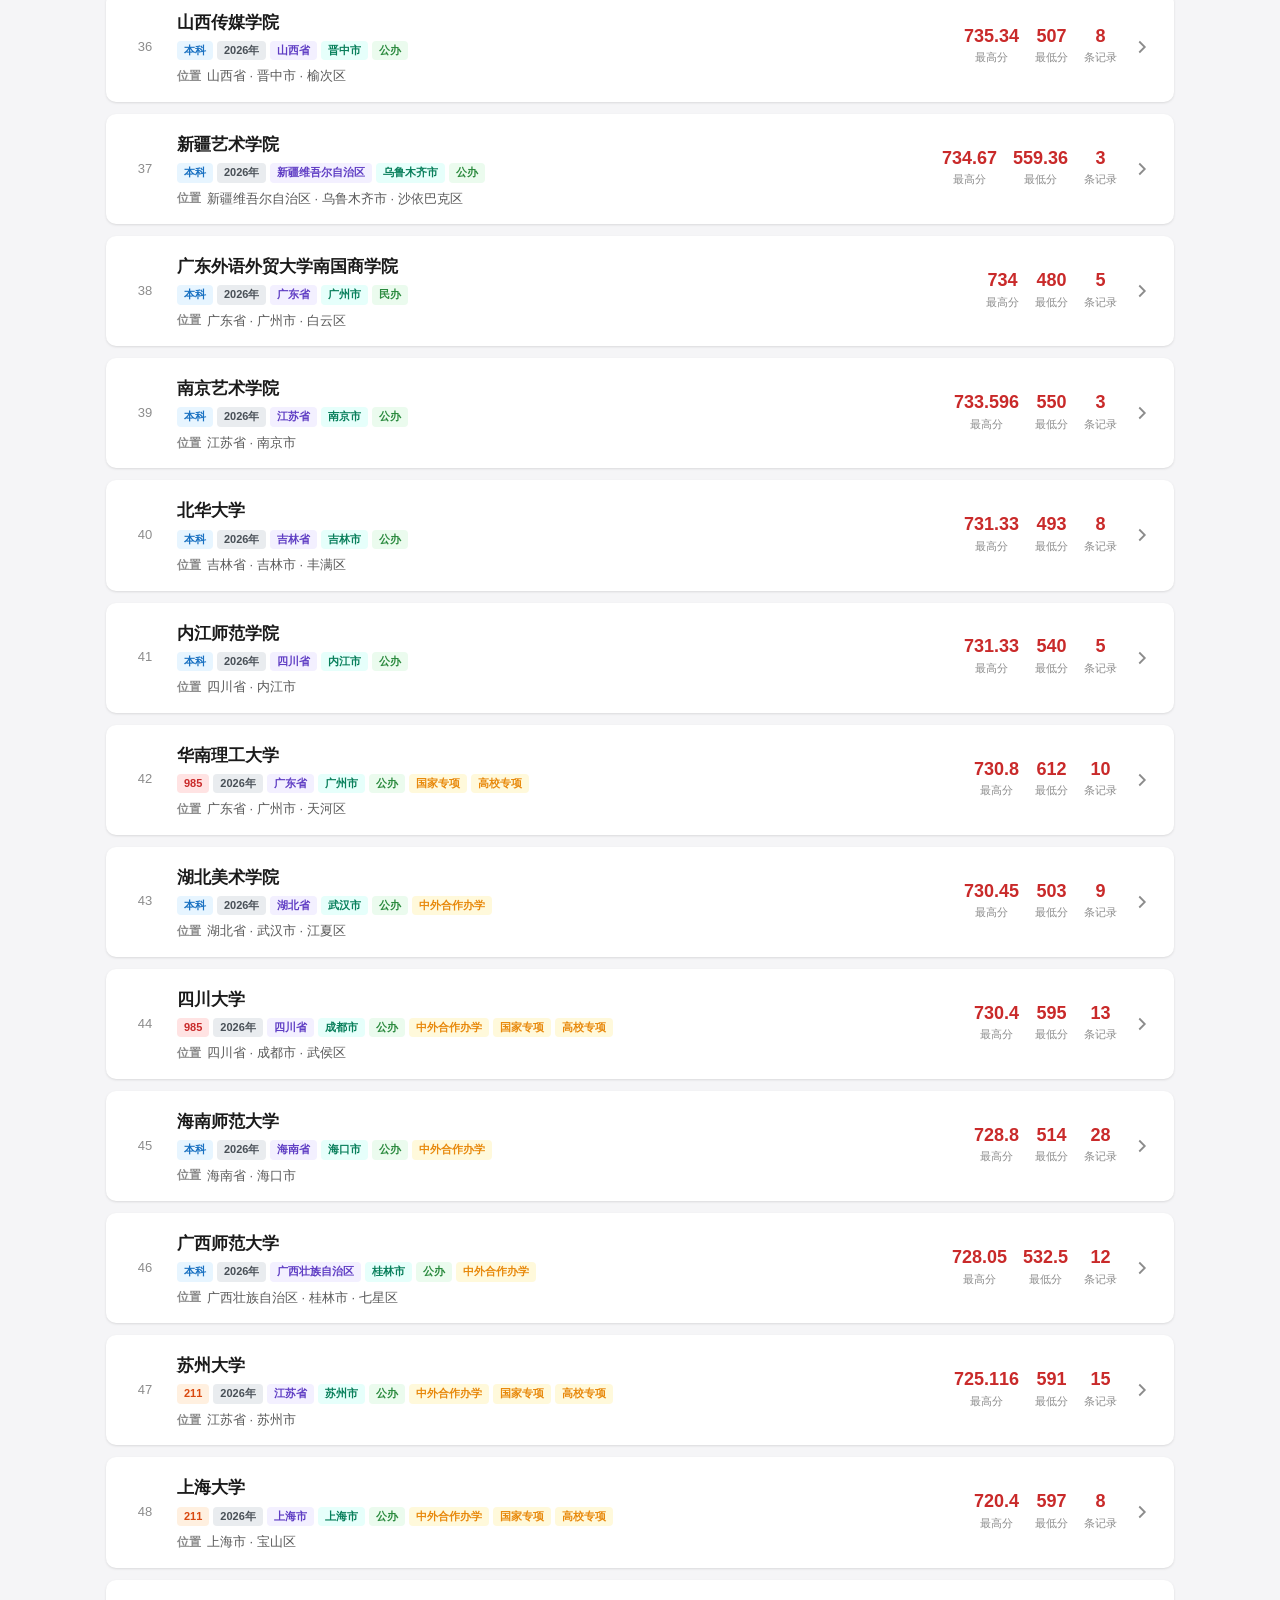
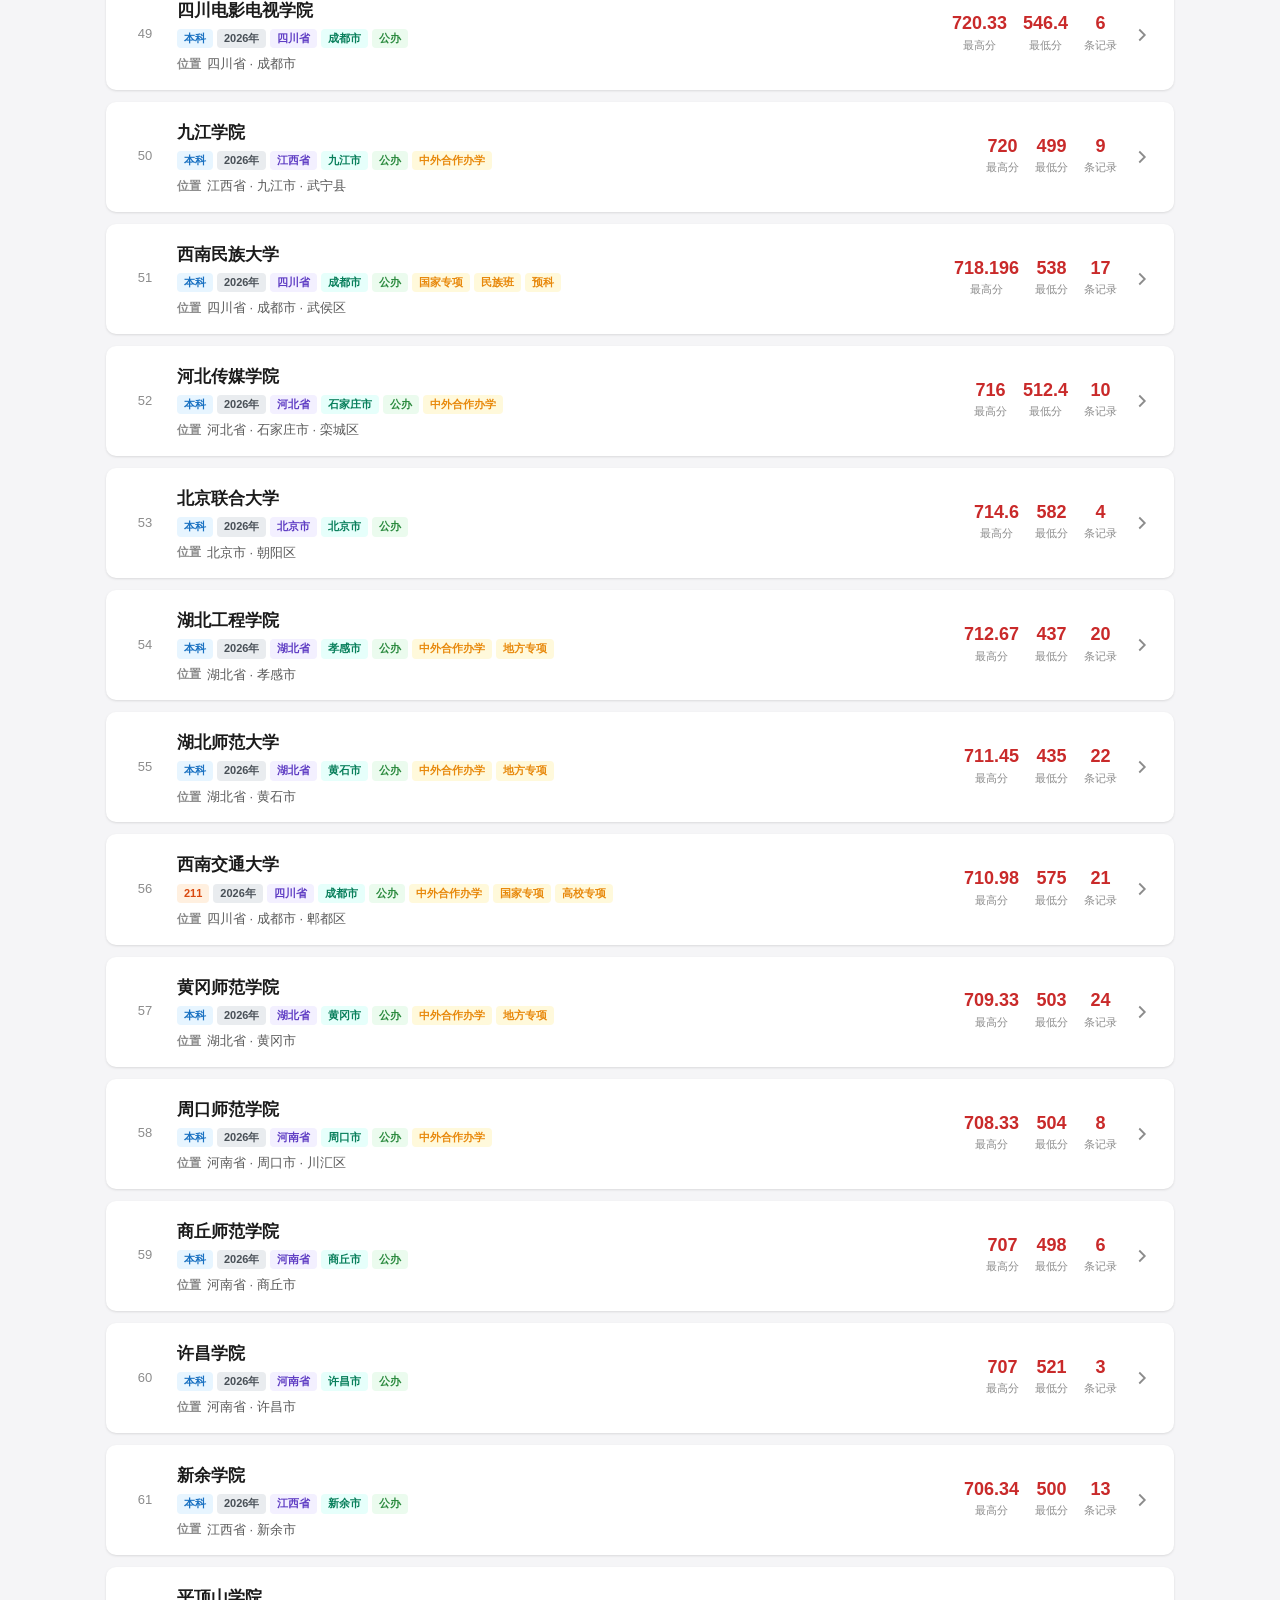
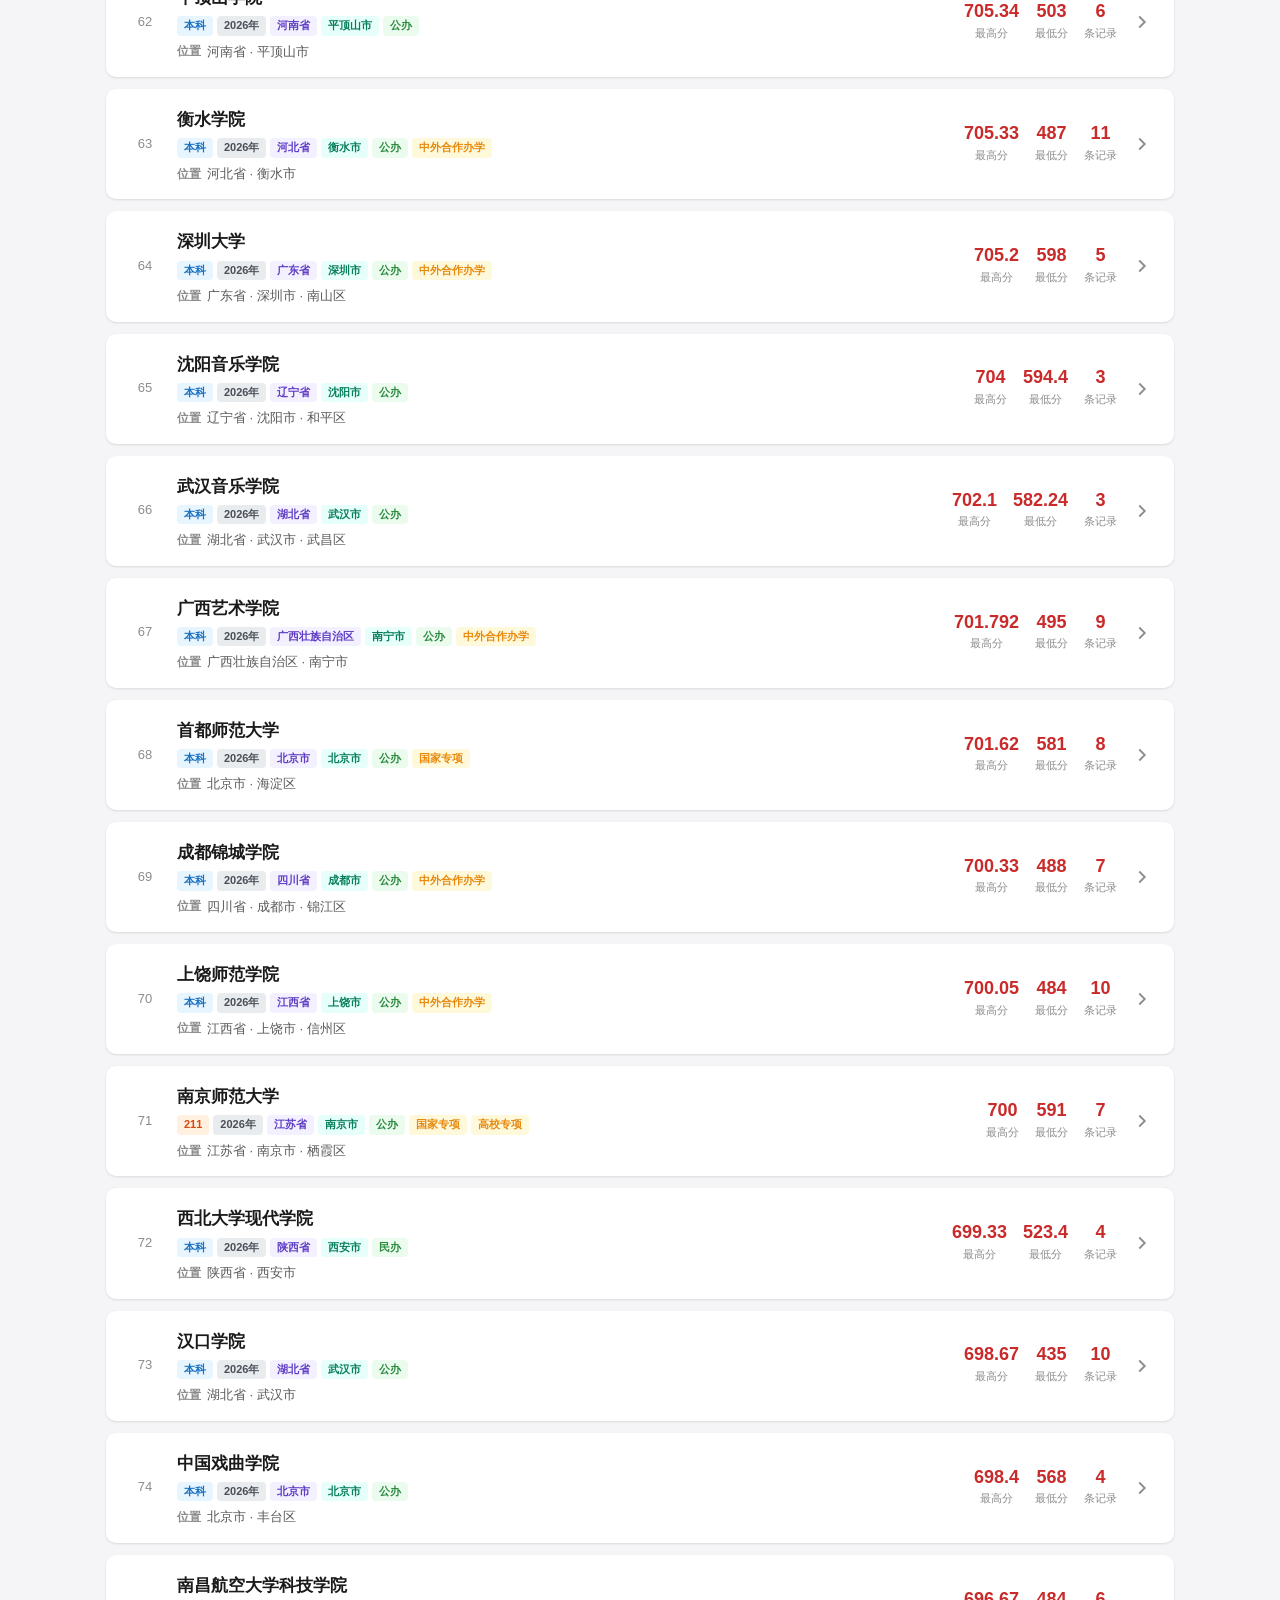
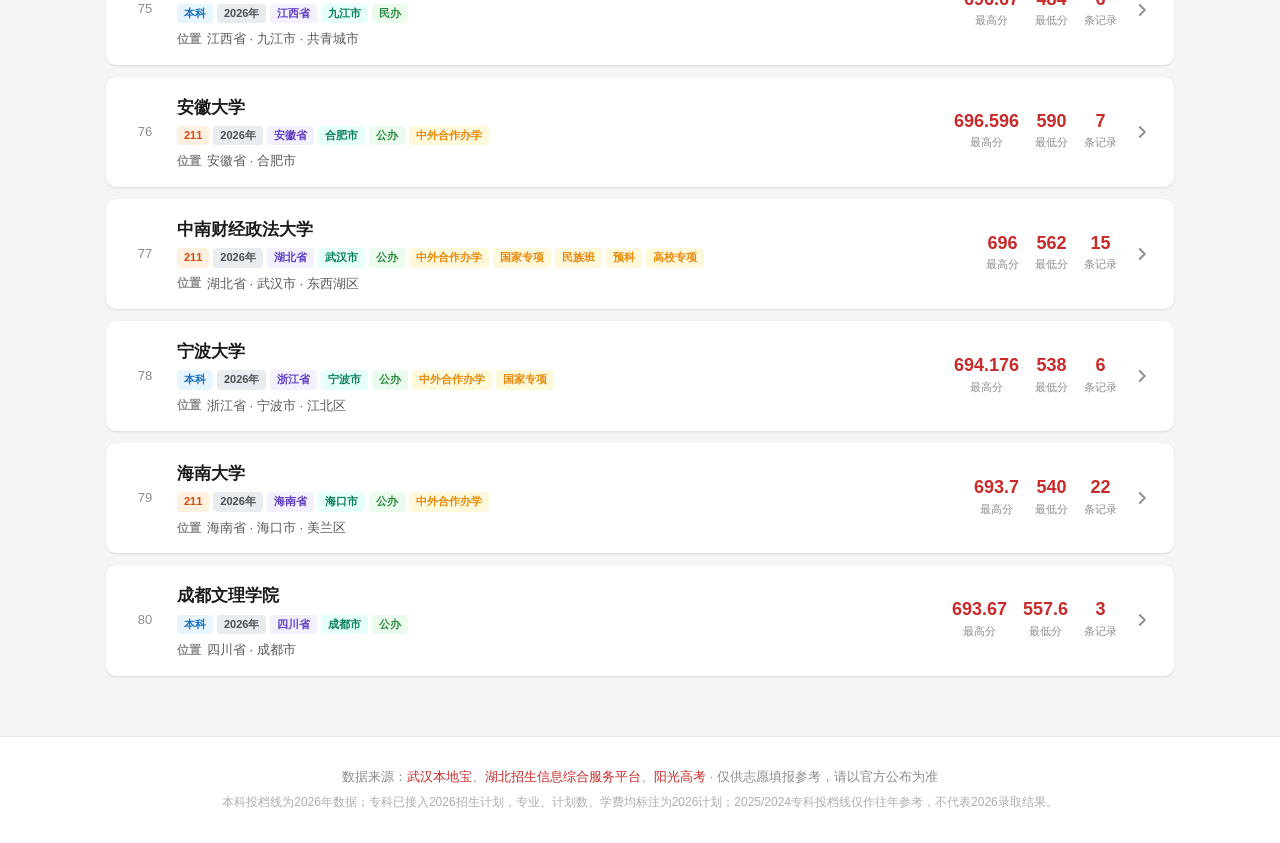
==== commit 9e303a64: "Add AI admission assistant" ====
--- a/index.html
+++ b/index.html
@@ -15,6 +15,7 @@
           <a href="index.html" aria-current="page">投档线</a>
           <a href="yfd_chart.html">一分一段</a>
           <a href="map.html">地图</a>
+          <a href="ai.html">AI助手</a>
           <button class="contact-nav-btn" id="contact-open" type="button">联系我</button>
         </nav>
       </div>
--- a/style.css
+++ b/style.css
@@ -273,6 +273,14 @@
 .school-card.expanded .score-detail { display: block; }
 
 .score-cards { display: flex; flex-direction: column; gap: 10px; }
+.detail-loading {
+  border: 1px solid var(--border);
+  border-radius: 8px;
+  background: #fff;
+  color: var(--text-secondary);
+  padding: 18px;
+  text-align: center;
+}
 .detail-actions {
   position: sticky;
   top: 0;
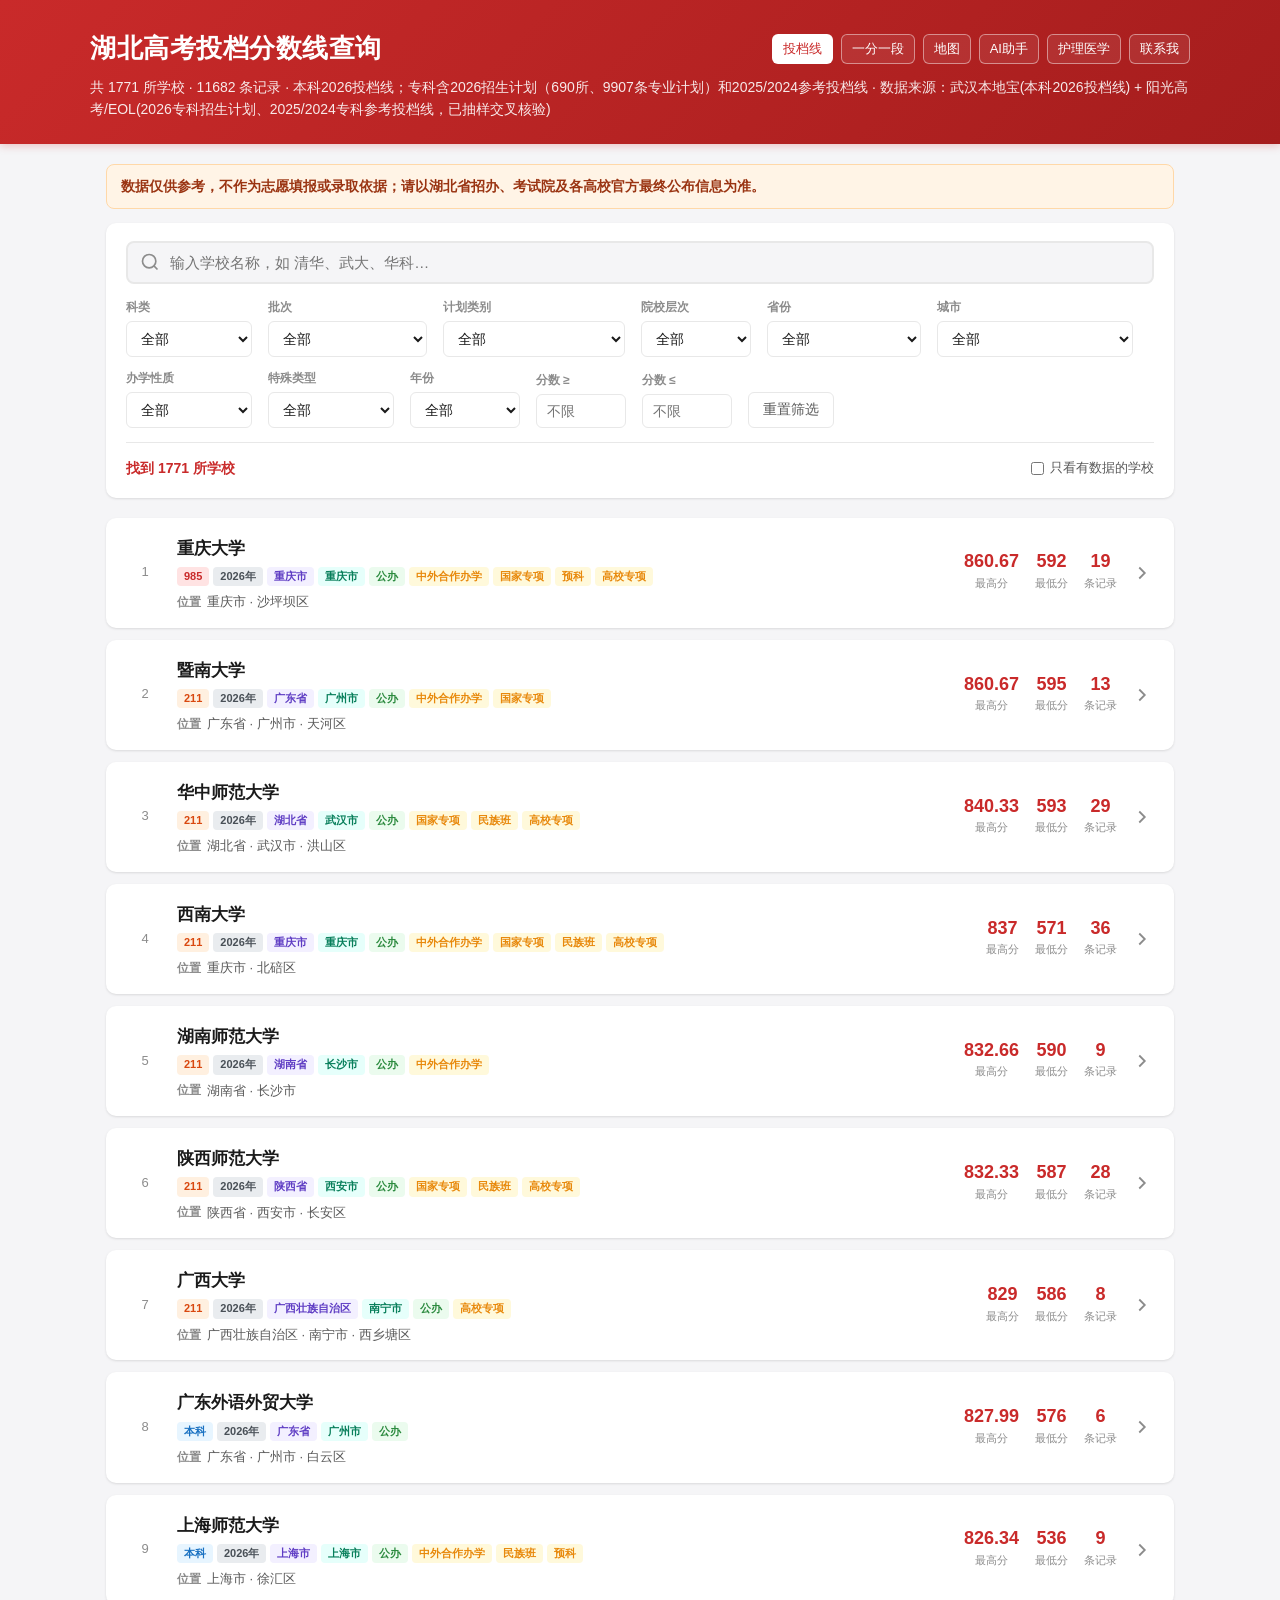
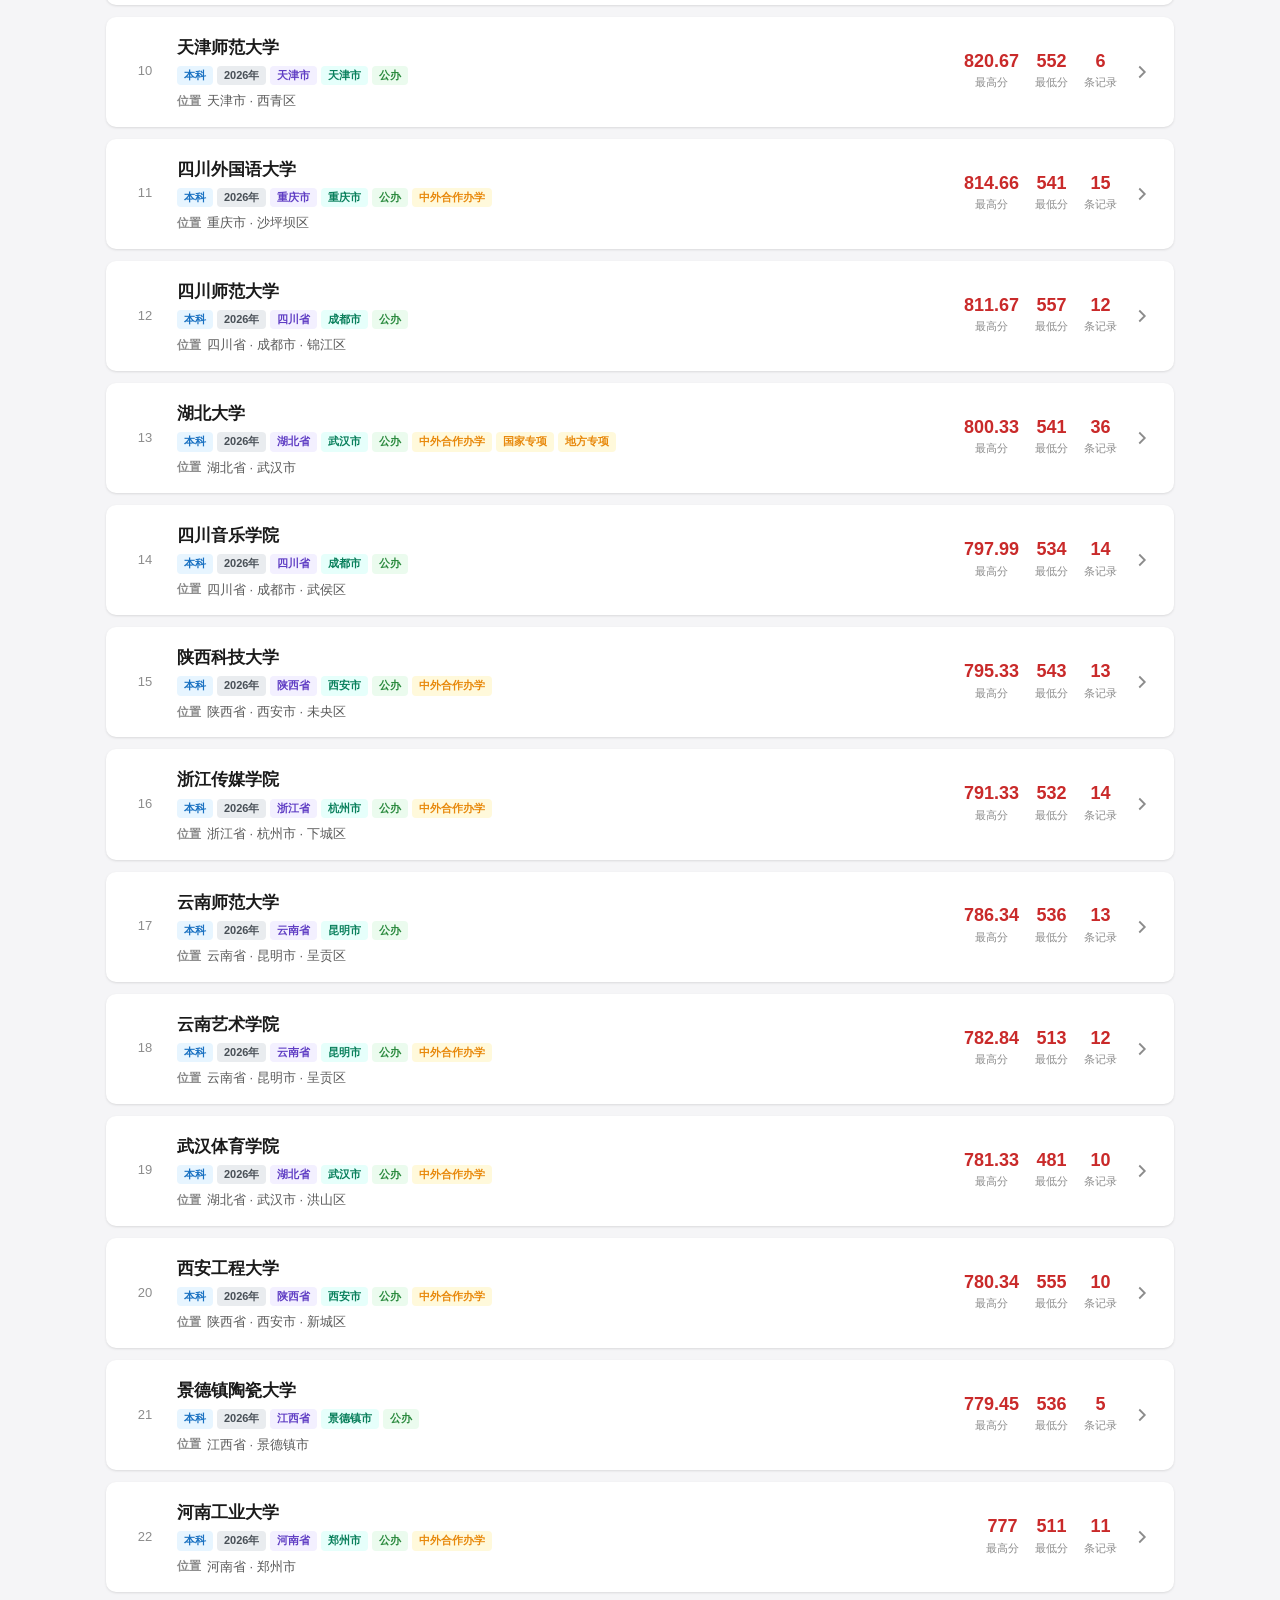
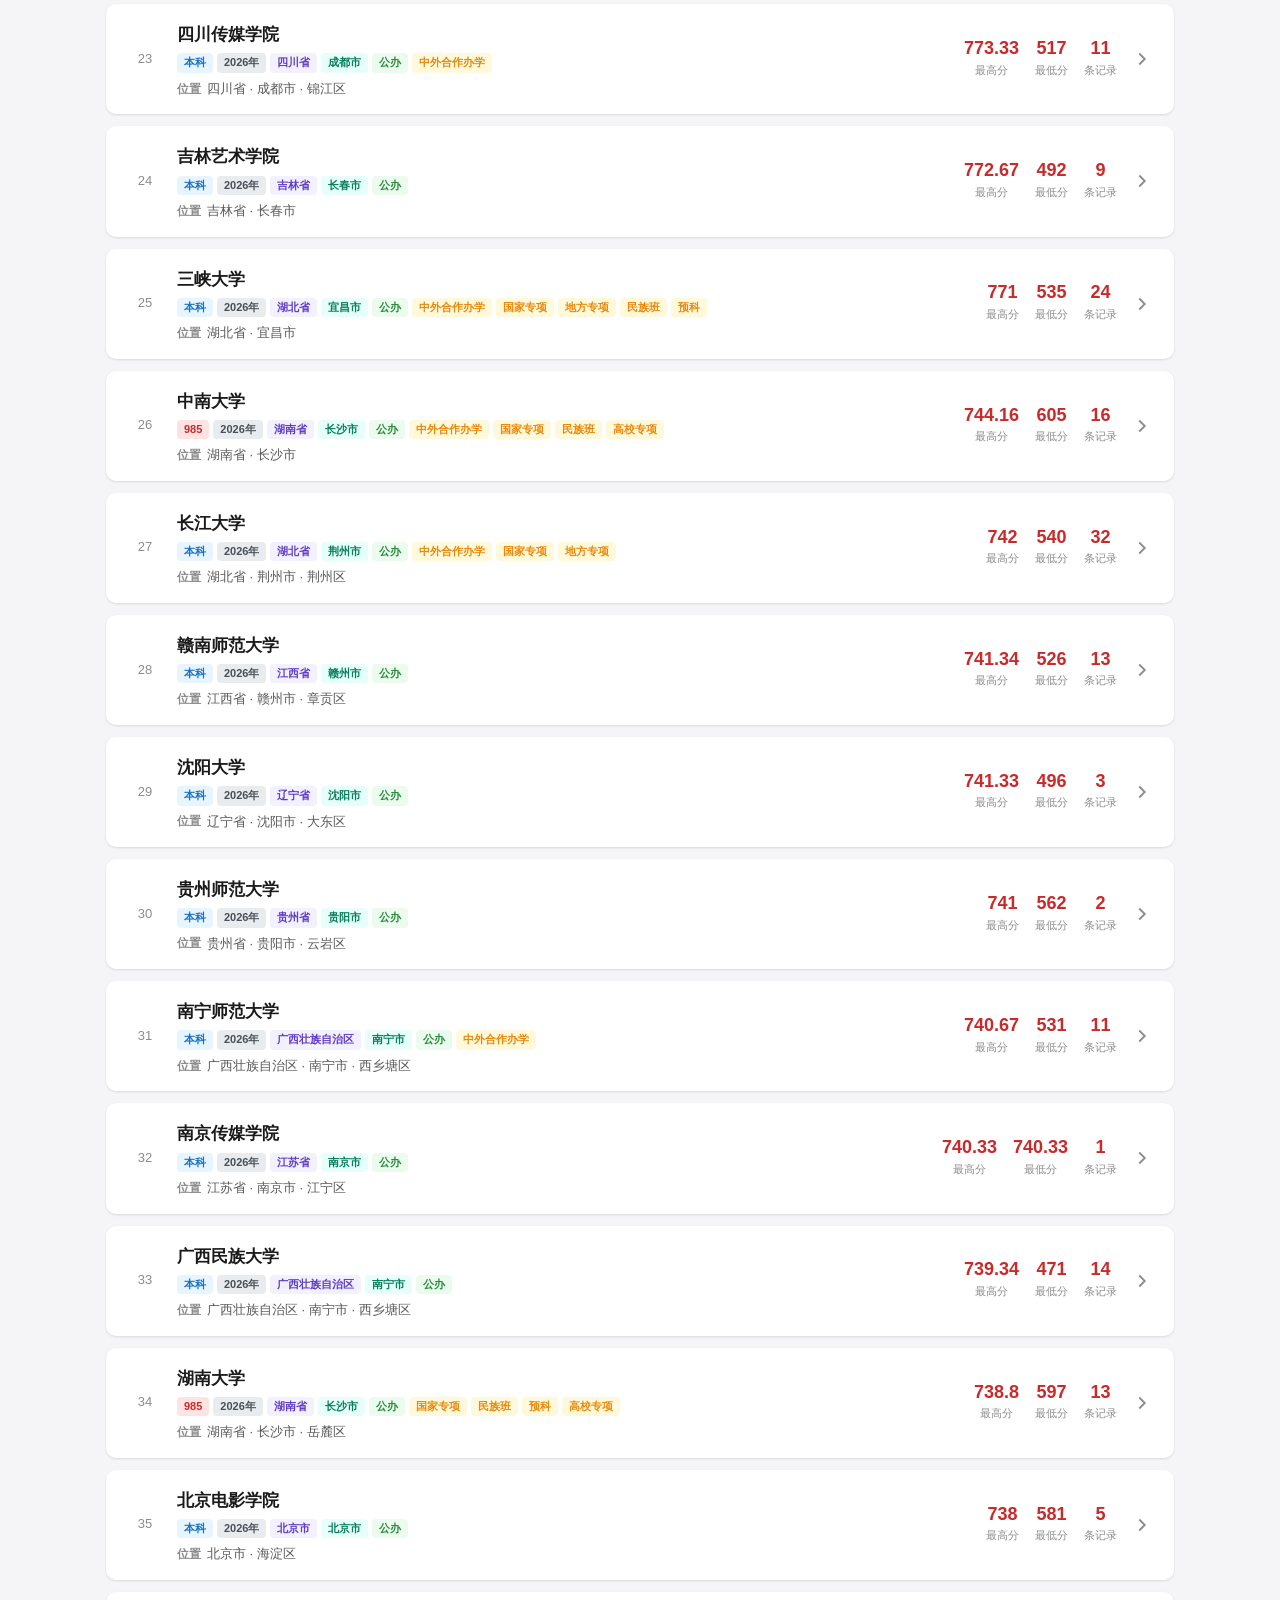
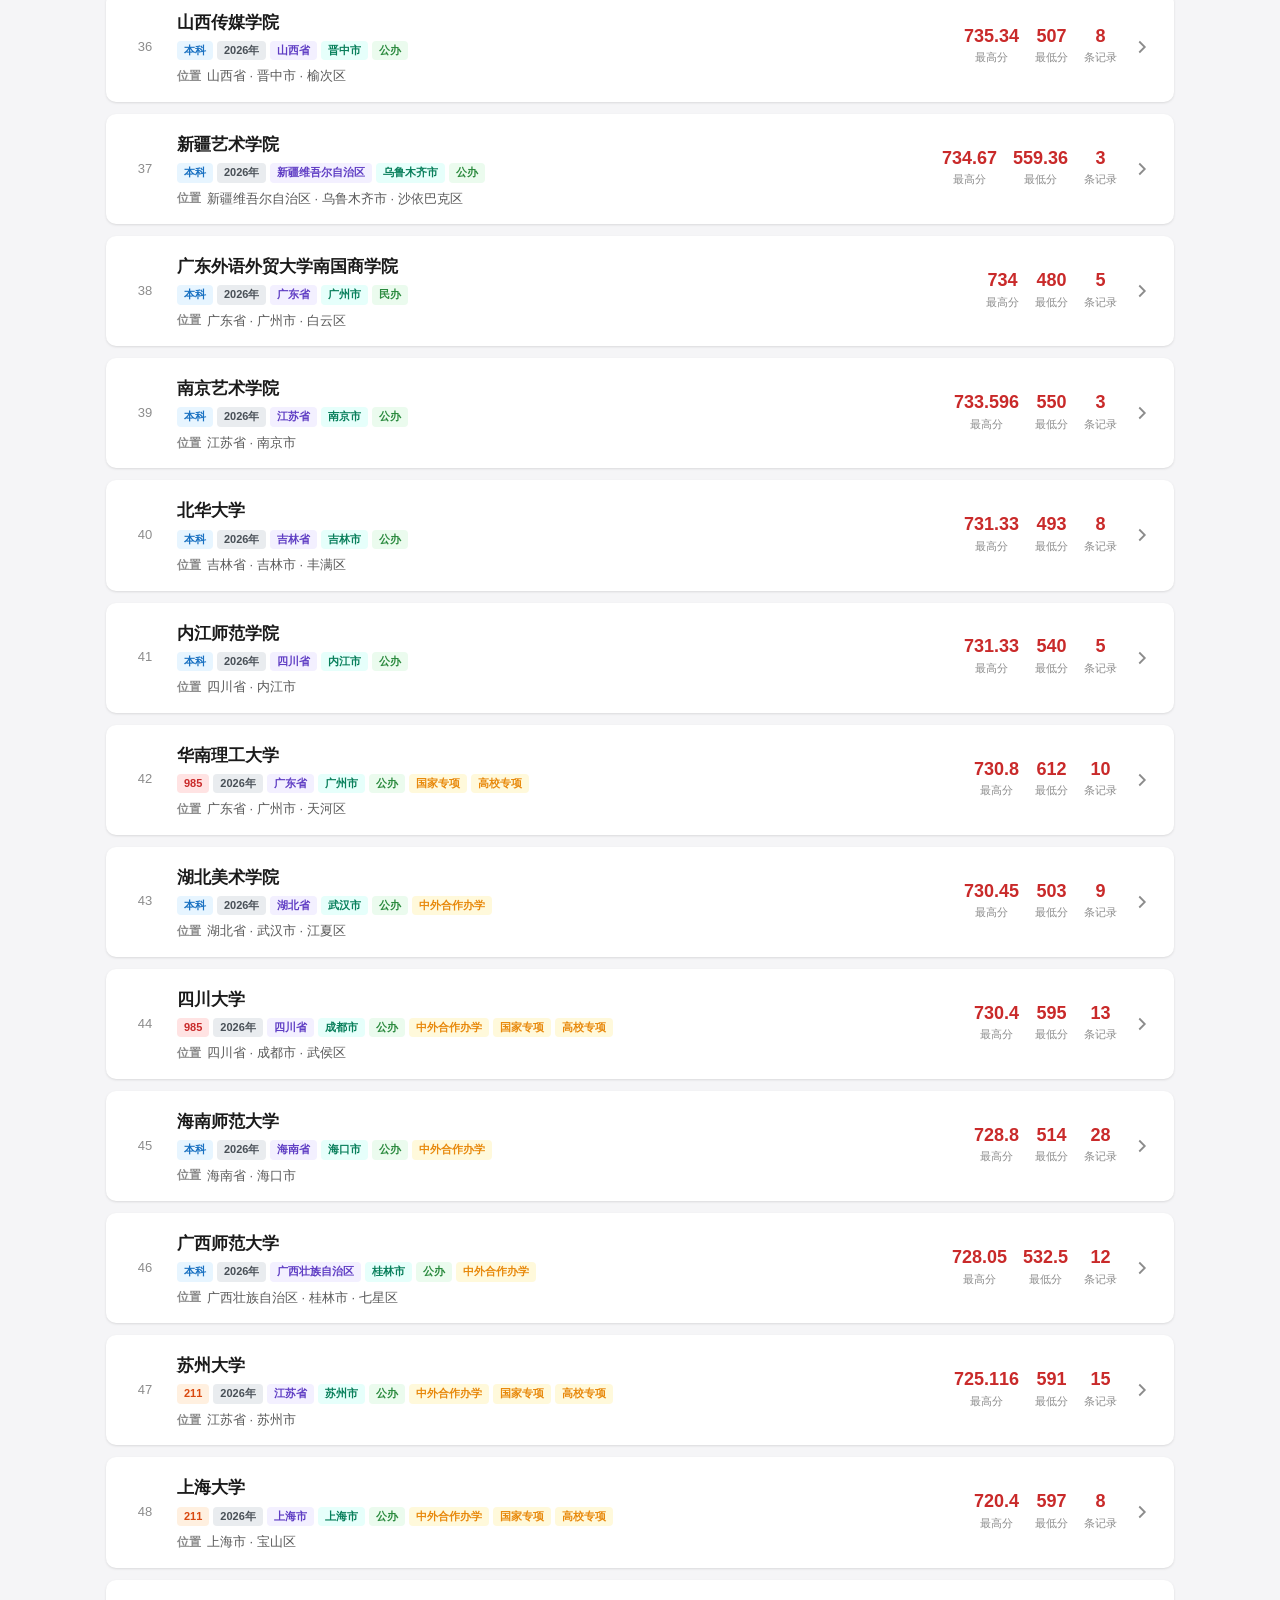
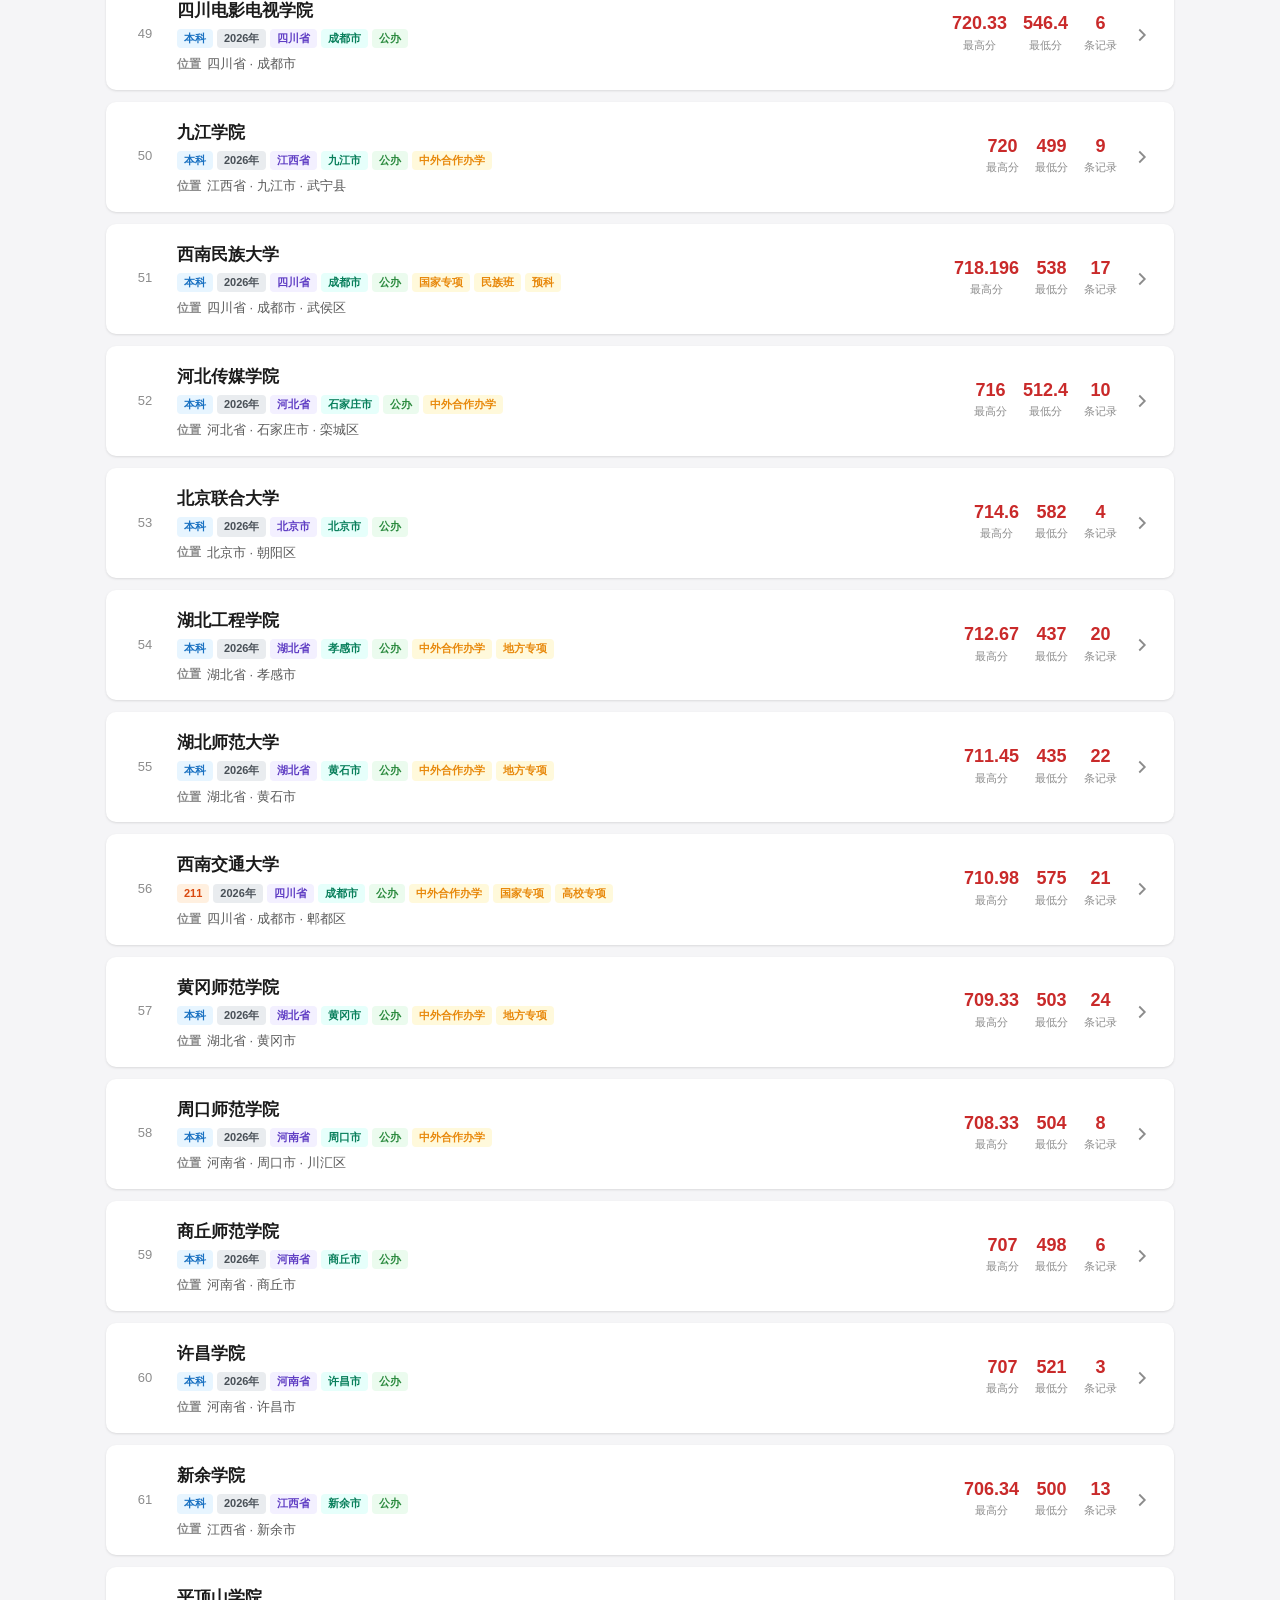
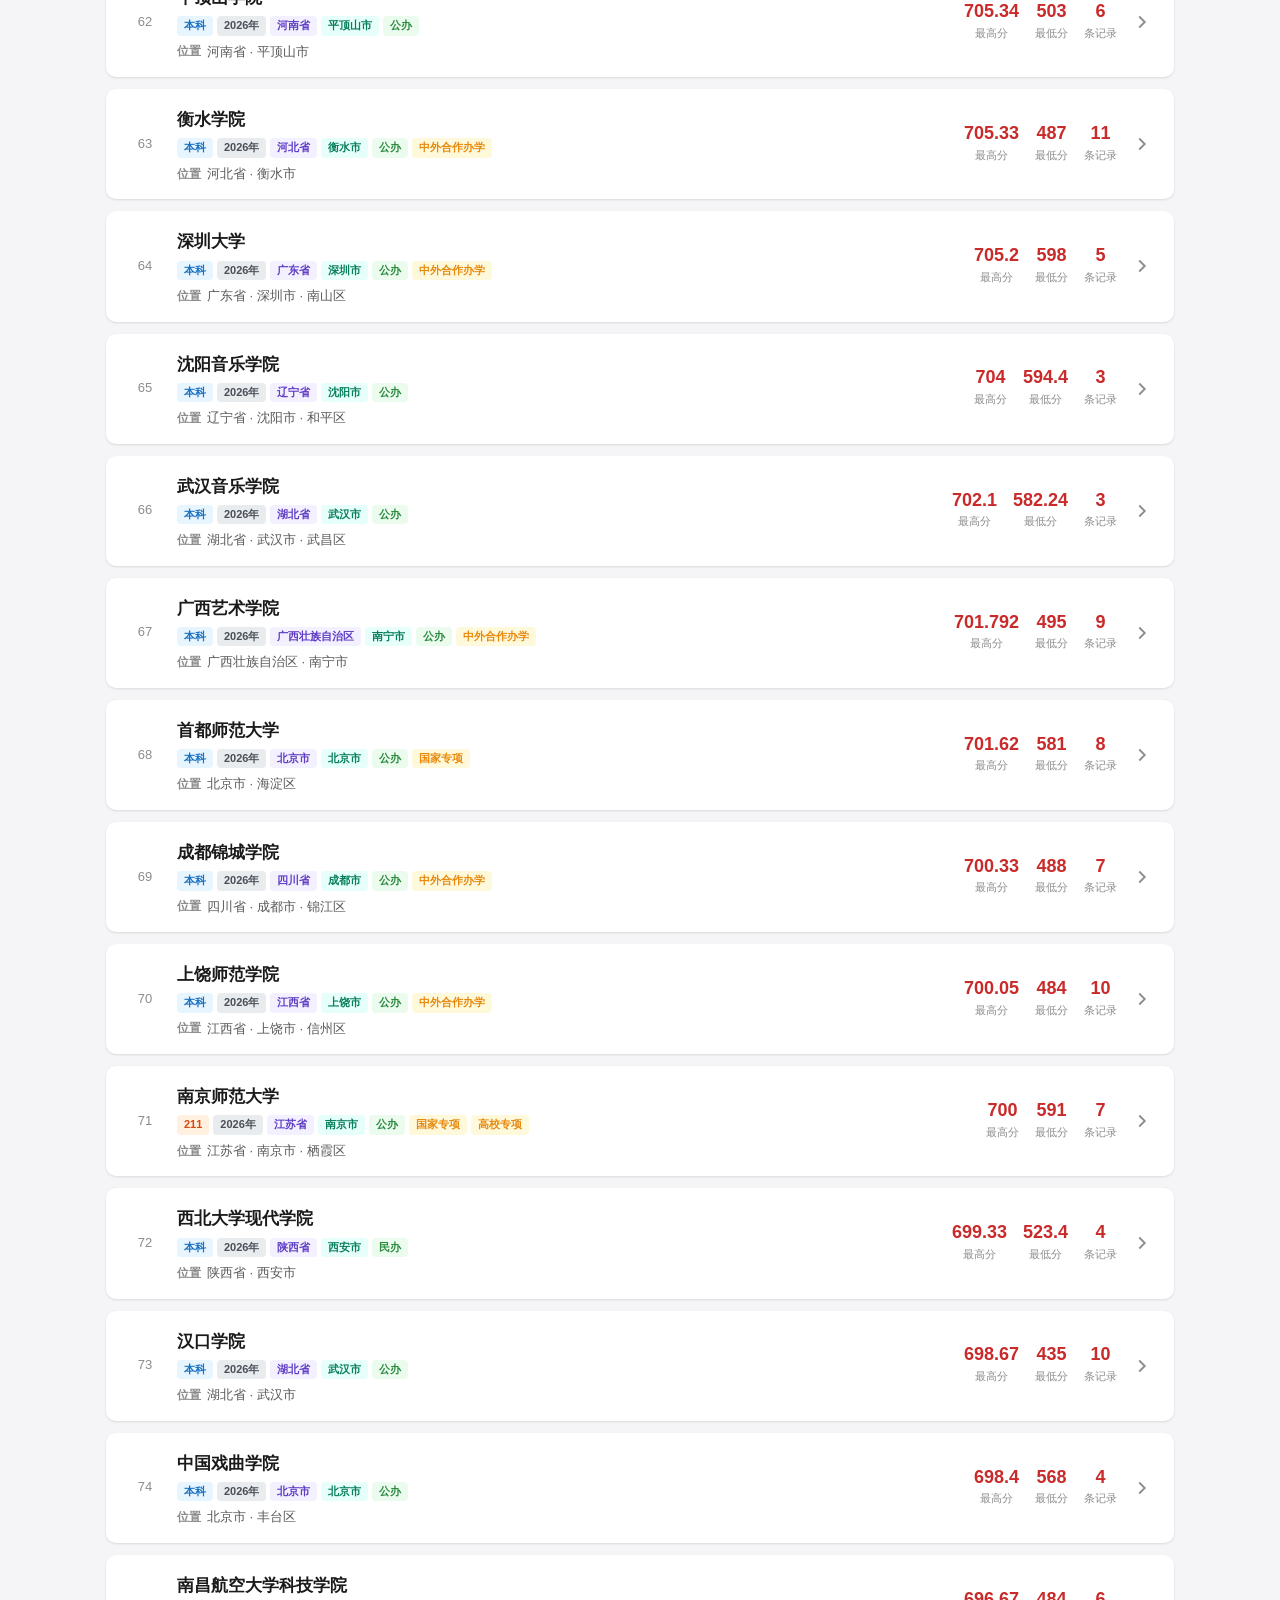
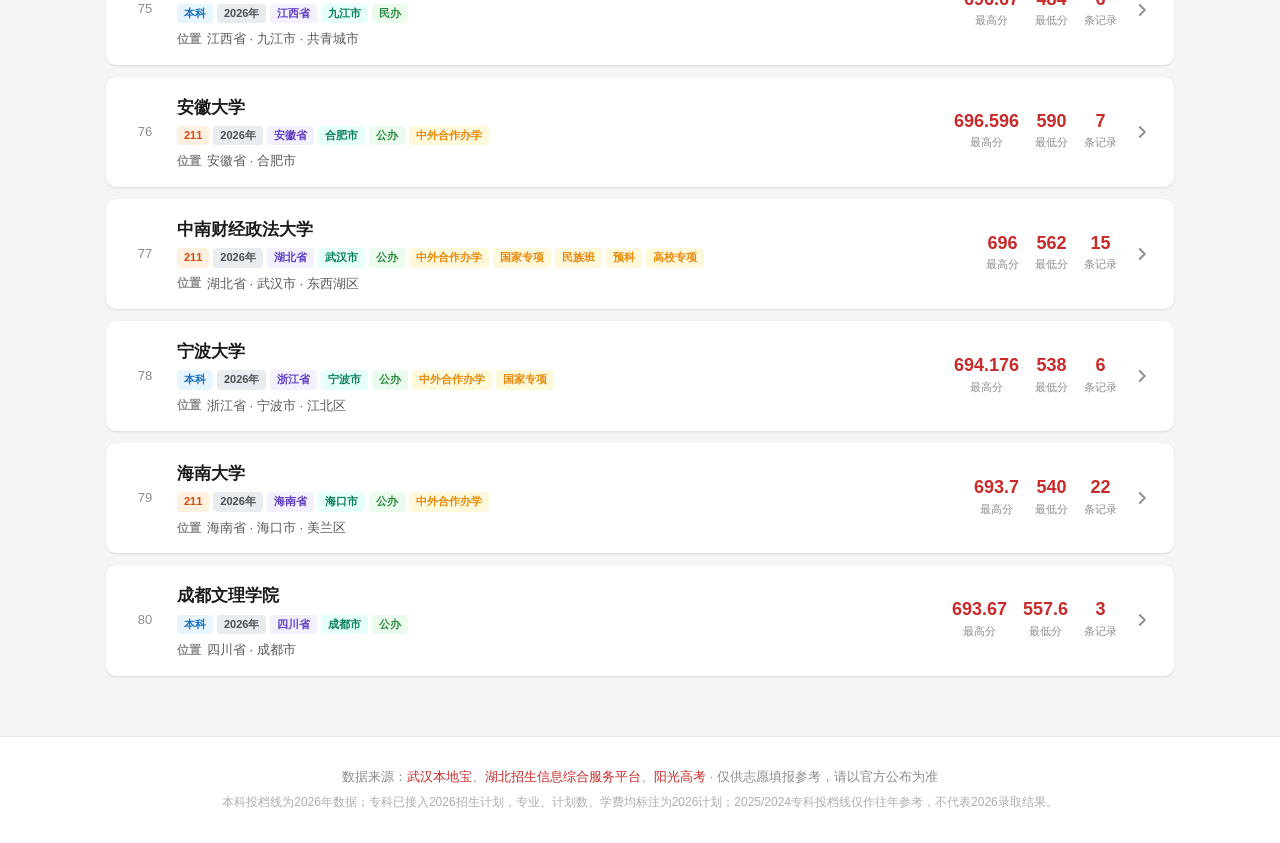
==== commit 184910ab: "feat: add nursing medical navigation links" ====
--- a/index.html
+++ b/index.html
@@ -16,6 +16,7 @@
           <a href="yfd_chart.html">一分一段</a>
           <a href="map.html">地图</a>
           <a href="ai.html">AI助手</a>
+          <a href="medical.html">护理医学</a>
           <button class="contact-nav-btn" id="contact-open" type="button">联系我</button>
         </nav>
       </div>
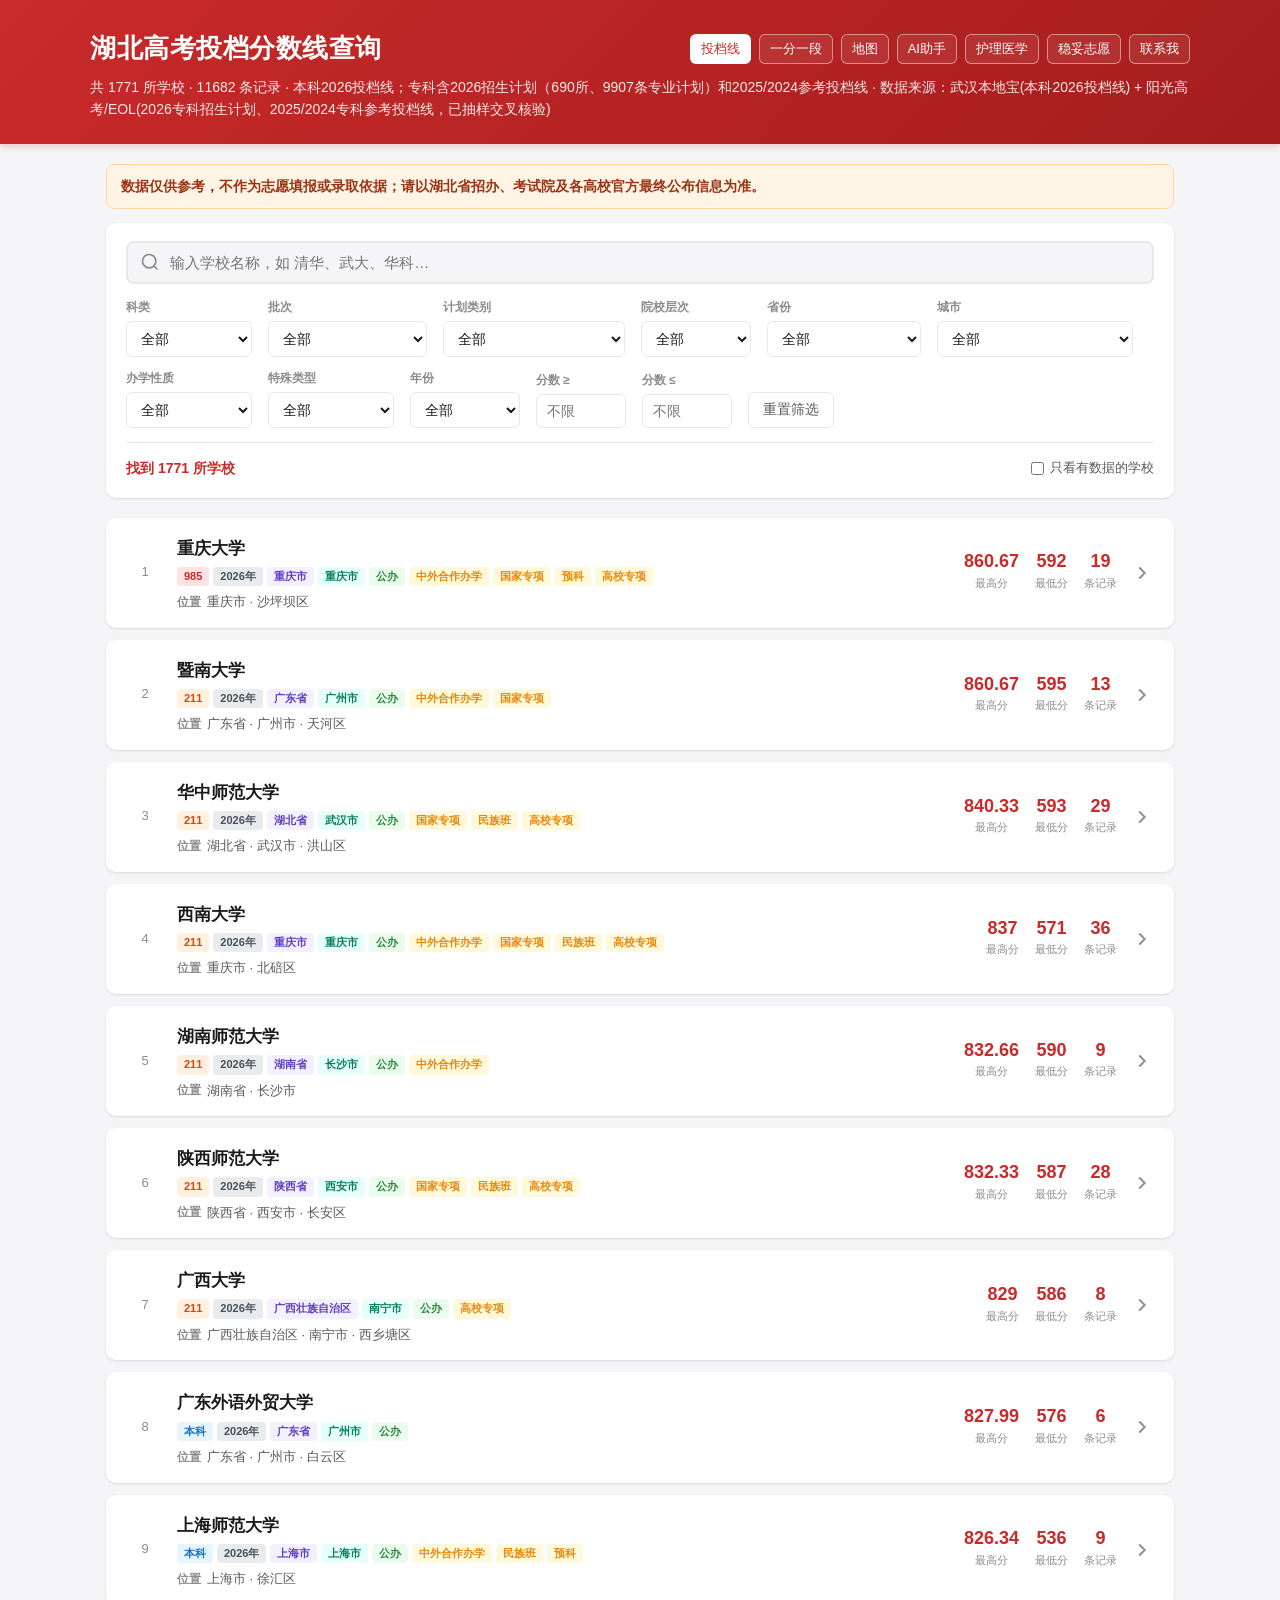
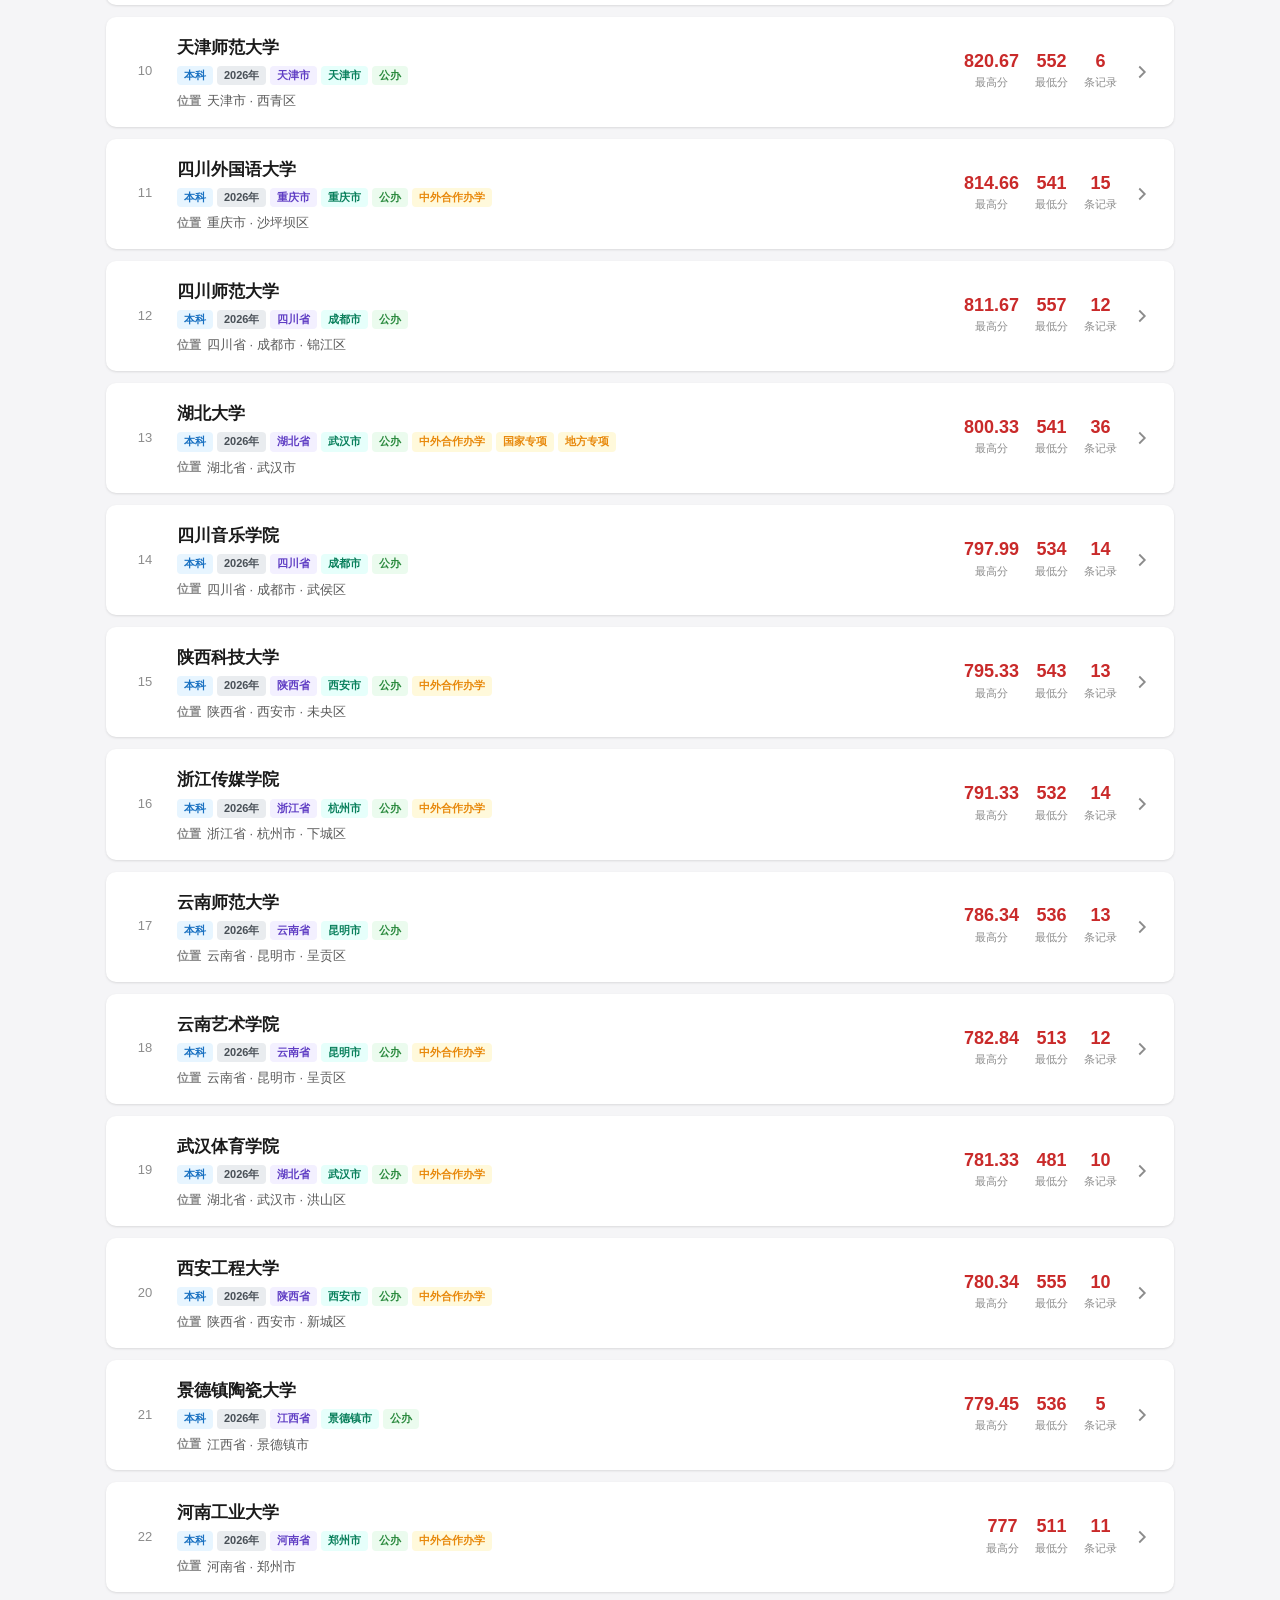
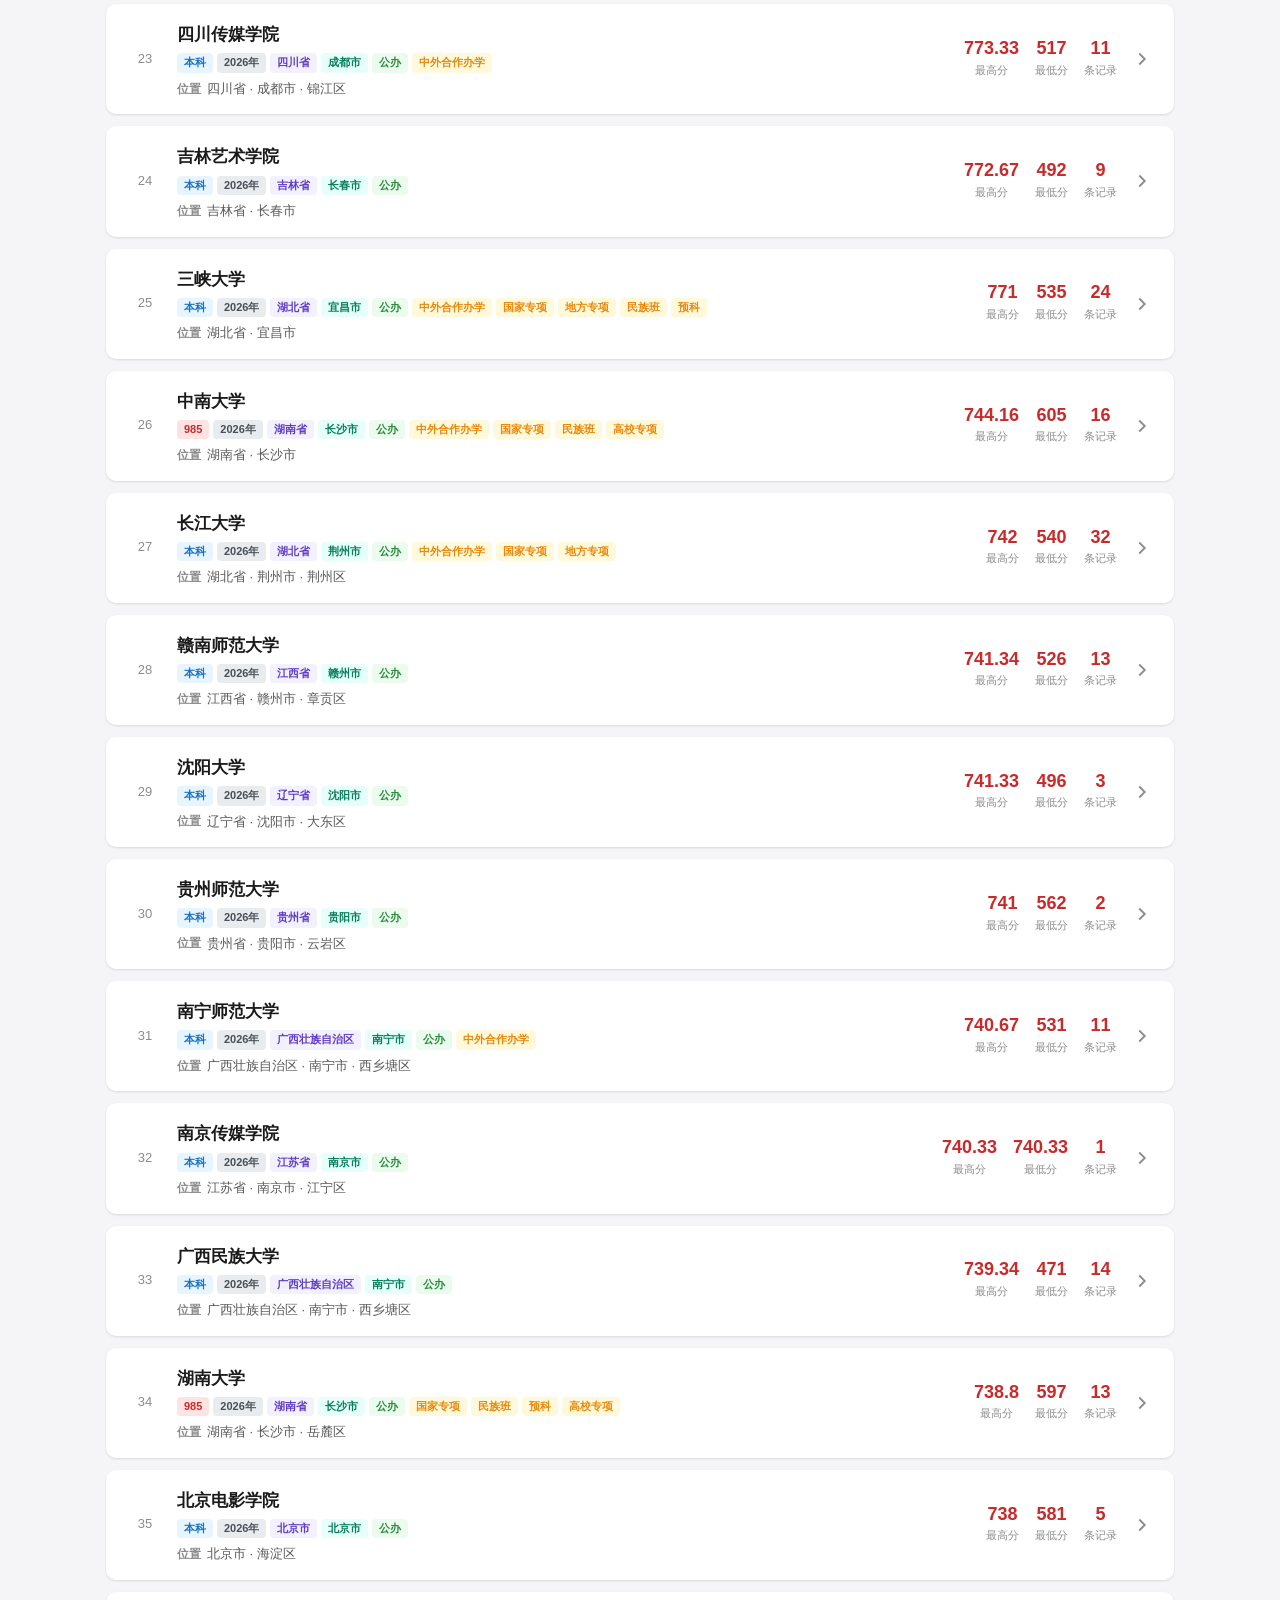
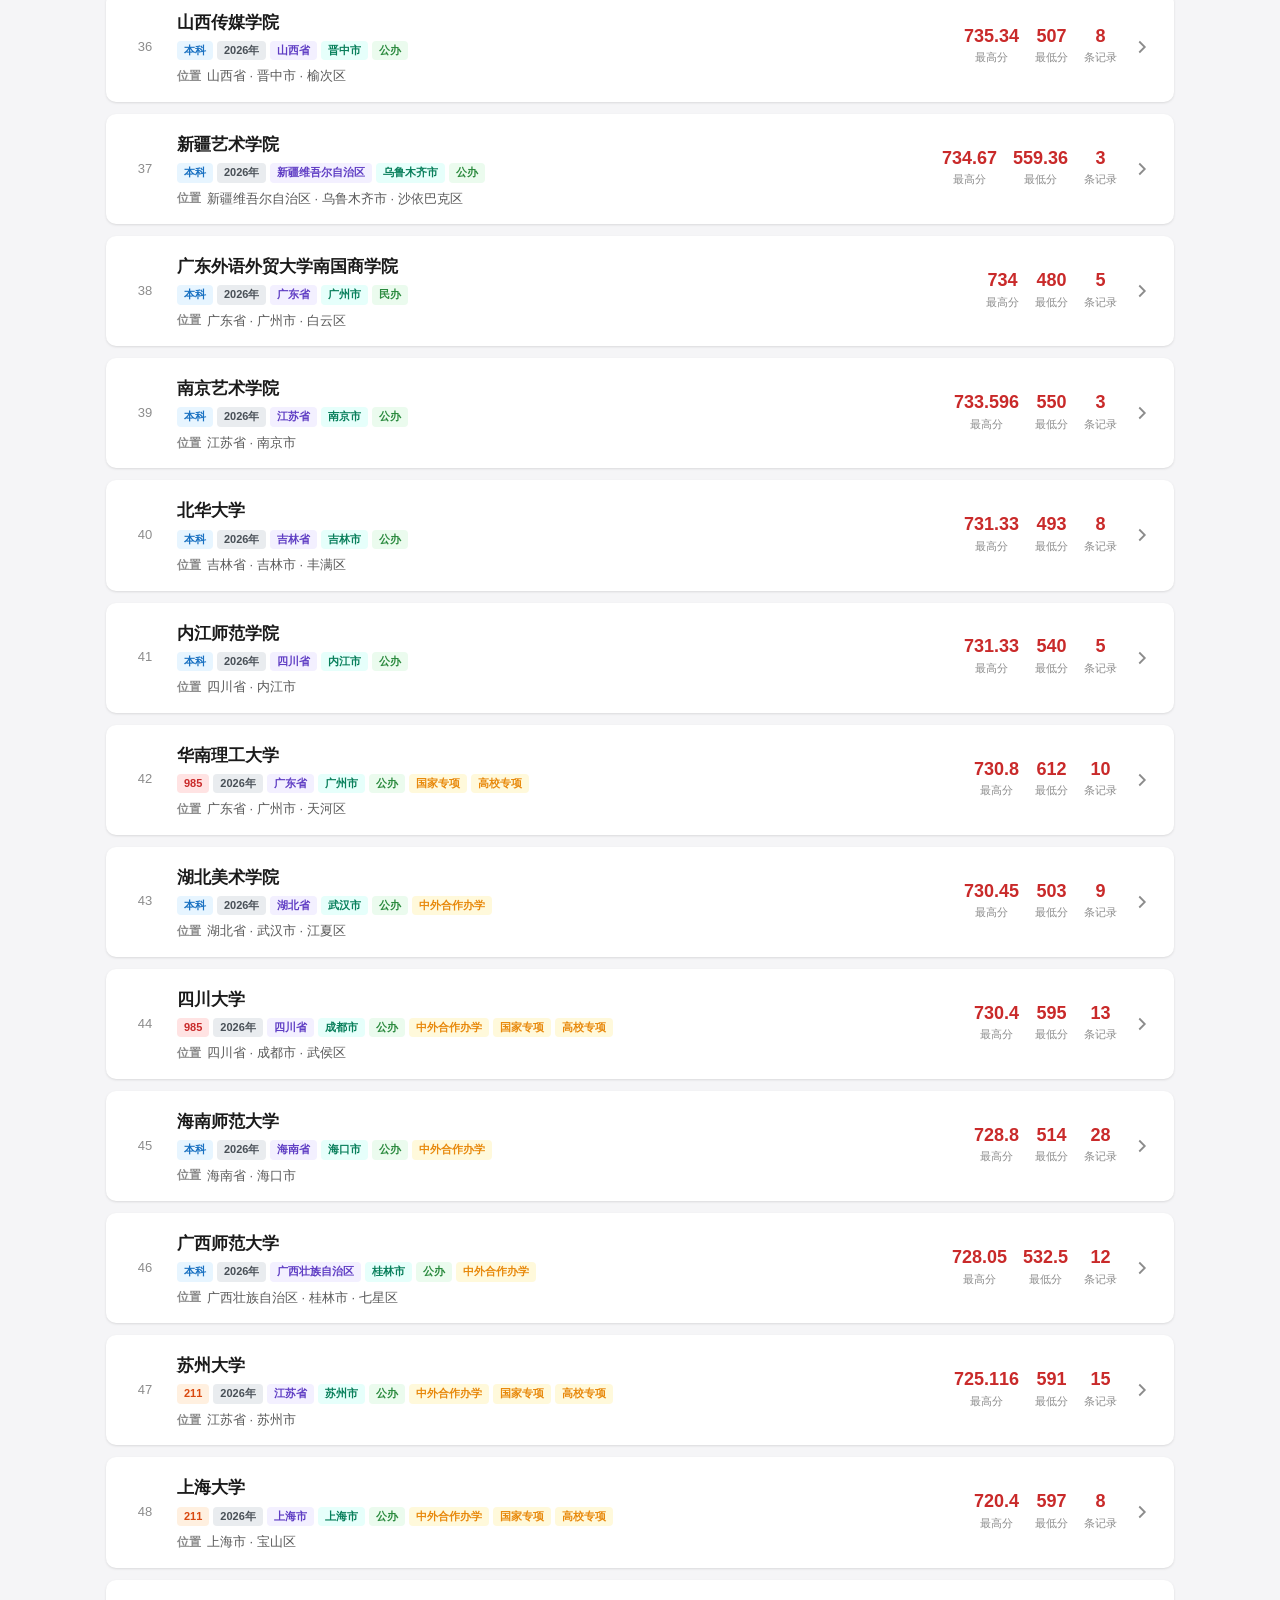
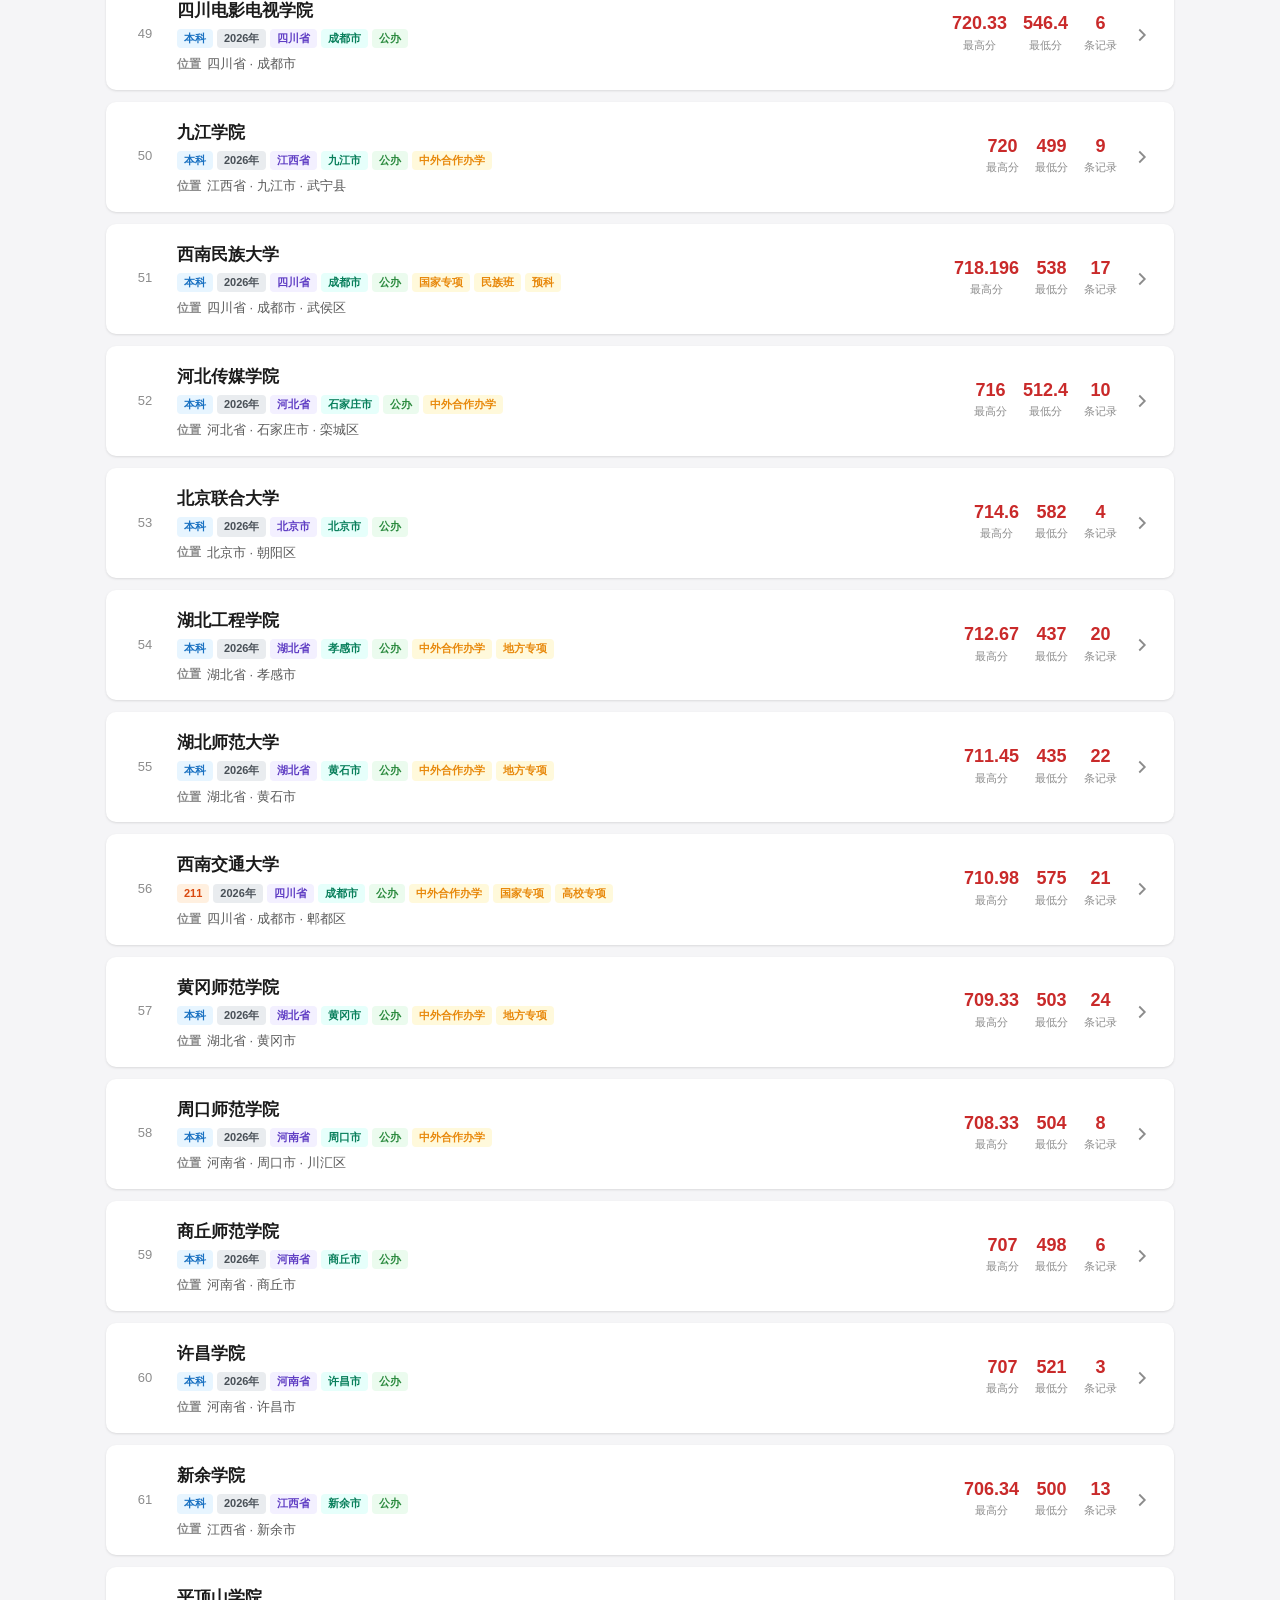
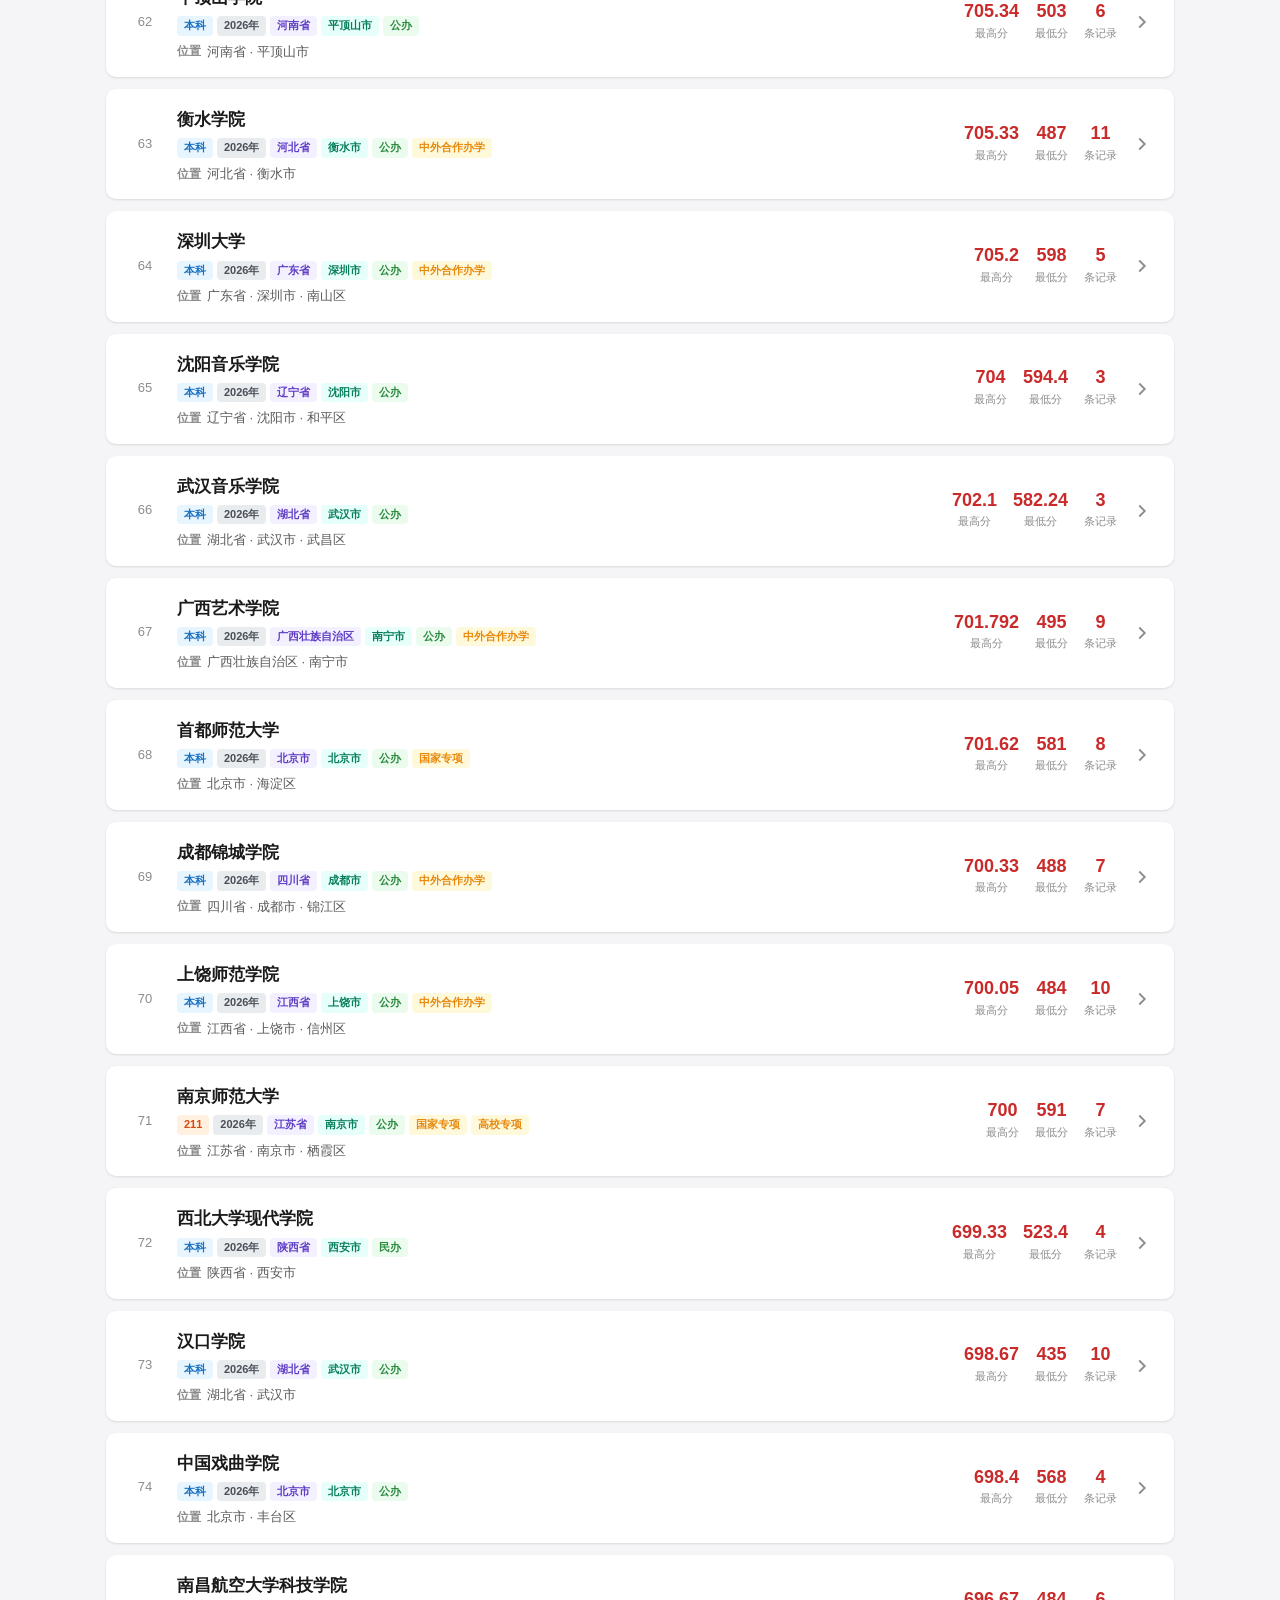
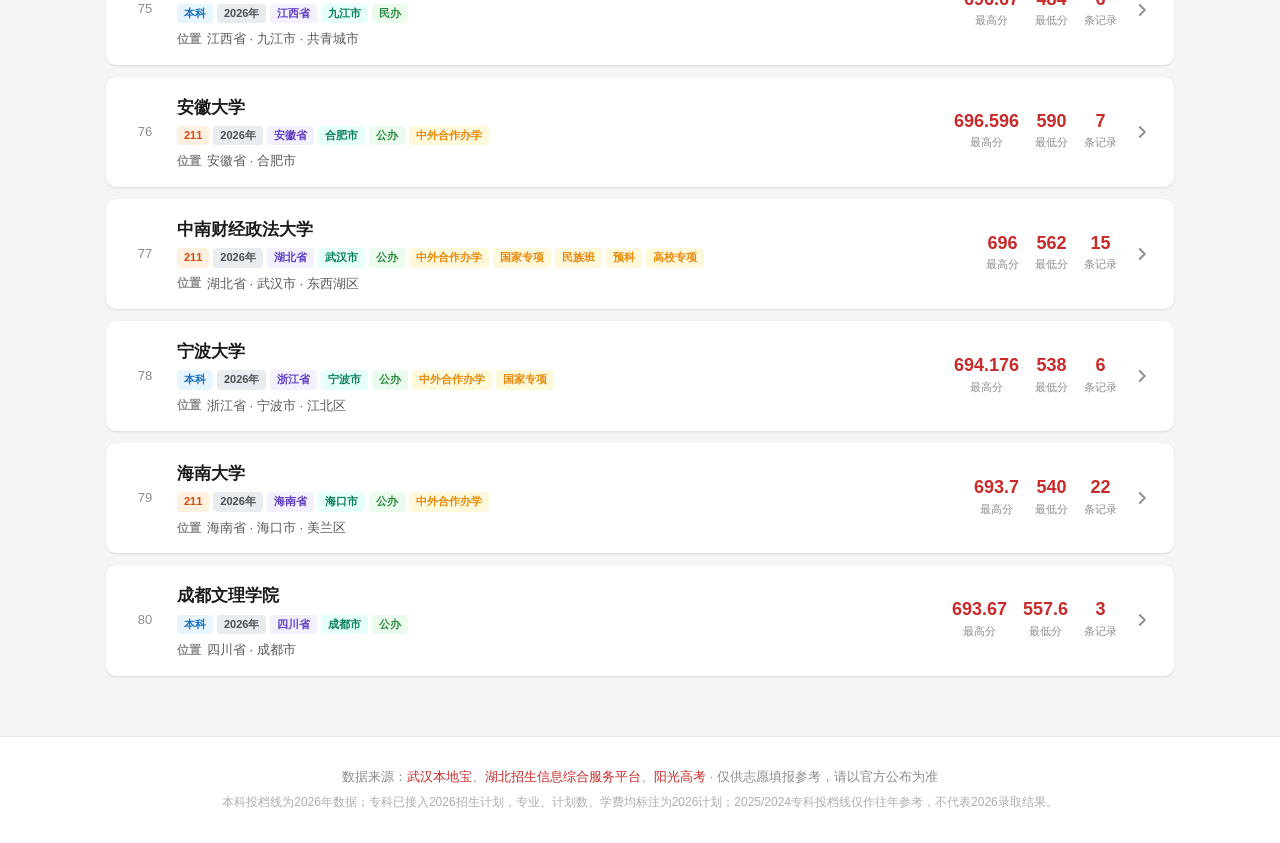
==== commit 9a0597f5: "feat: add stable volunteer page to homepage" ====
--- a/index.html
+++ b/index.html
@@ -17,6 +17,7 @@
           <a href="map.html">地图</a>
           <a href="ai.html">AI助手</a>
           <a href="medical.html">护理医学</a>
+          <a href="score-plan-376.html" title="按位次筛选湖北公办专科志愿组">稳妥志愿</a>
           <button class="contact-nav-btn" id="contact-open" type="button">联系我</button>
         </nav>
       </div>
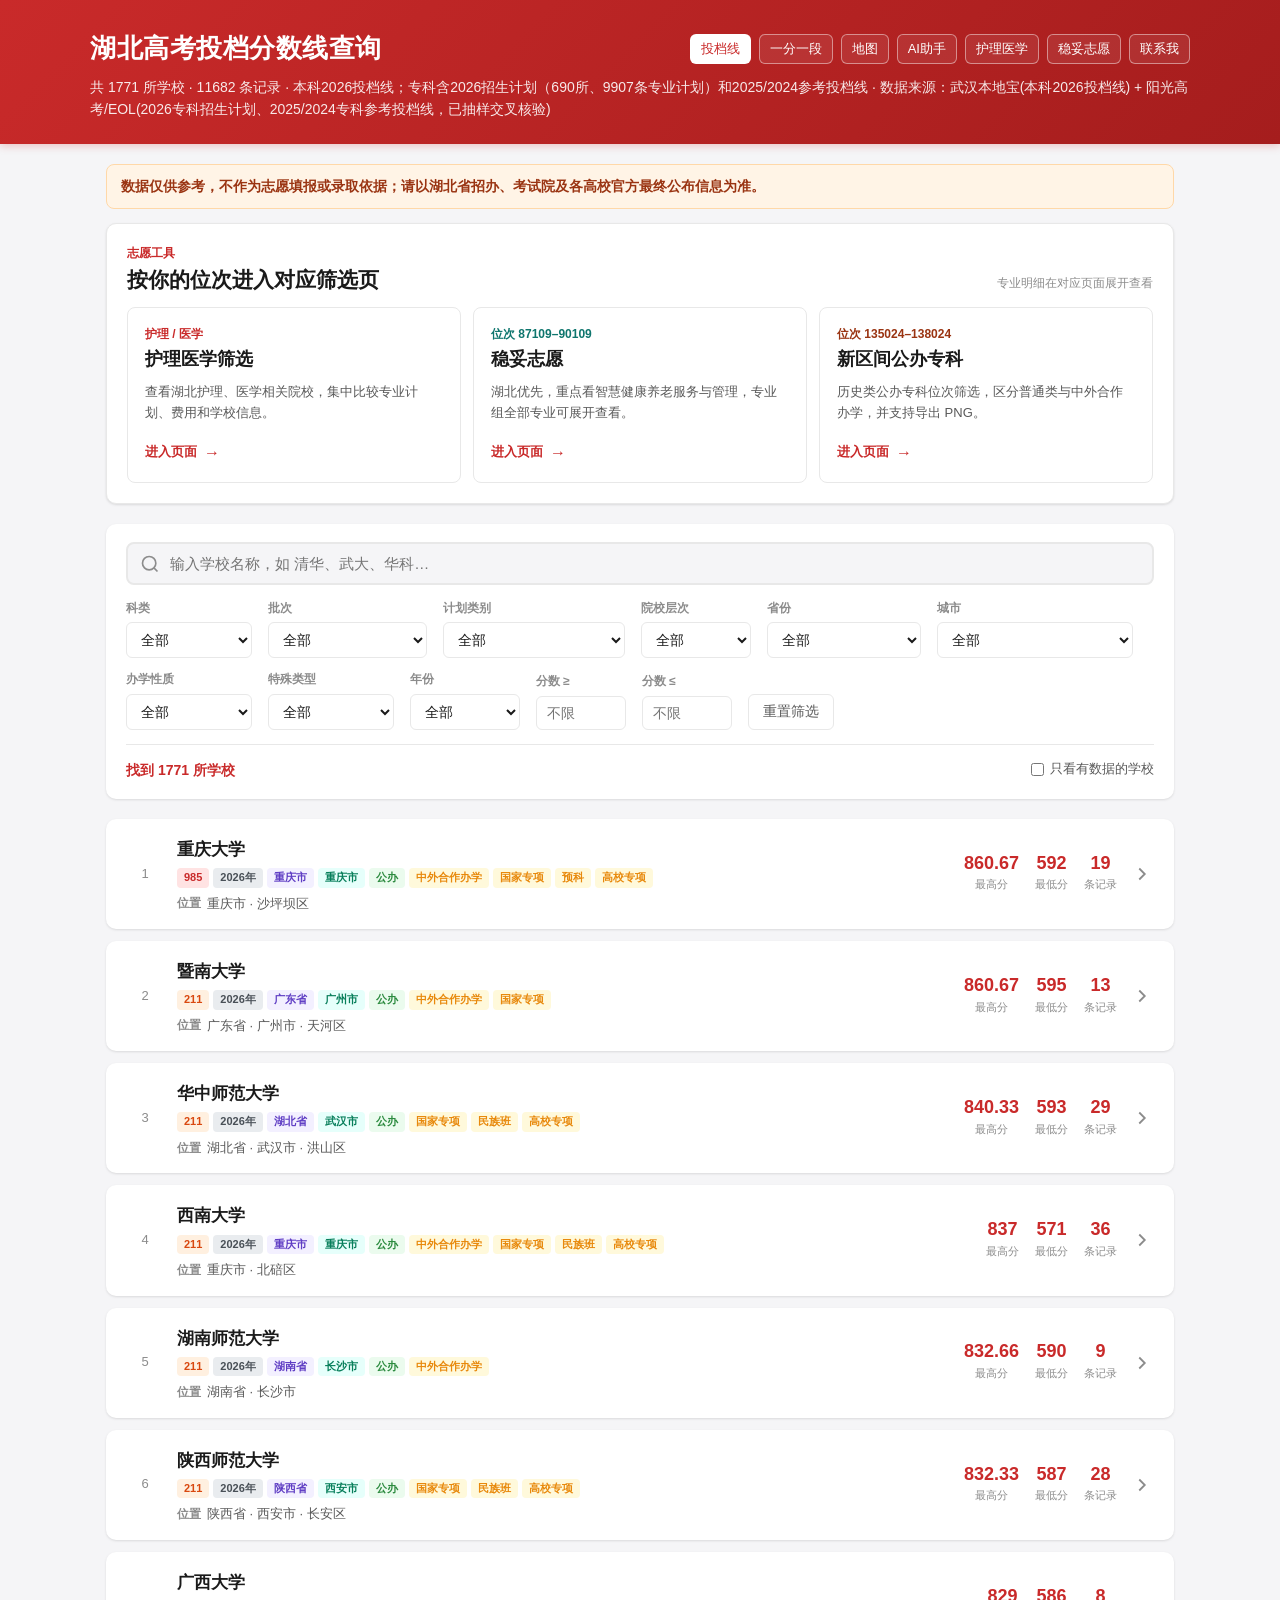
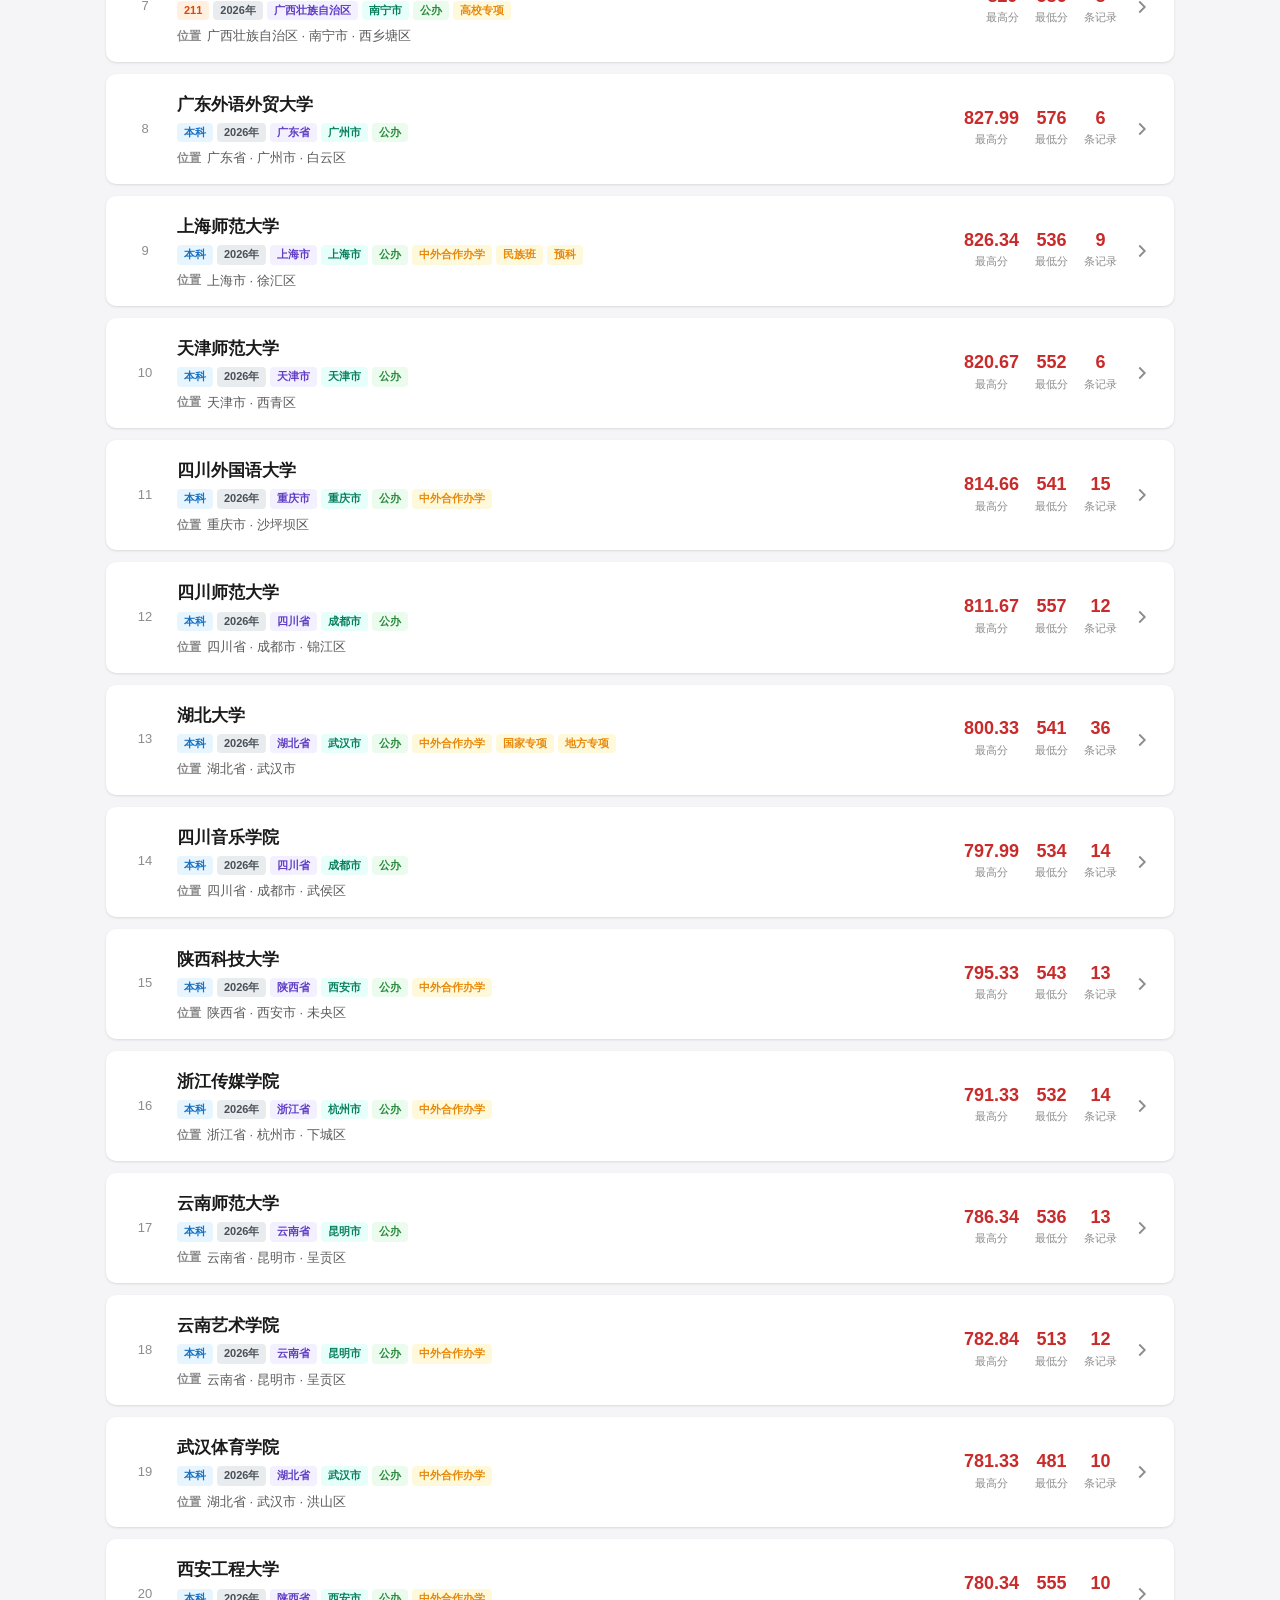
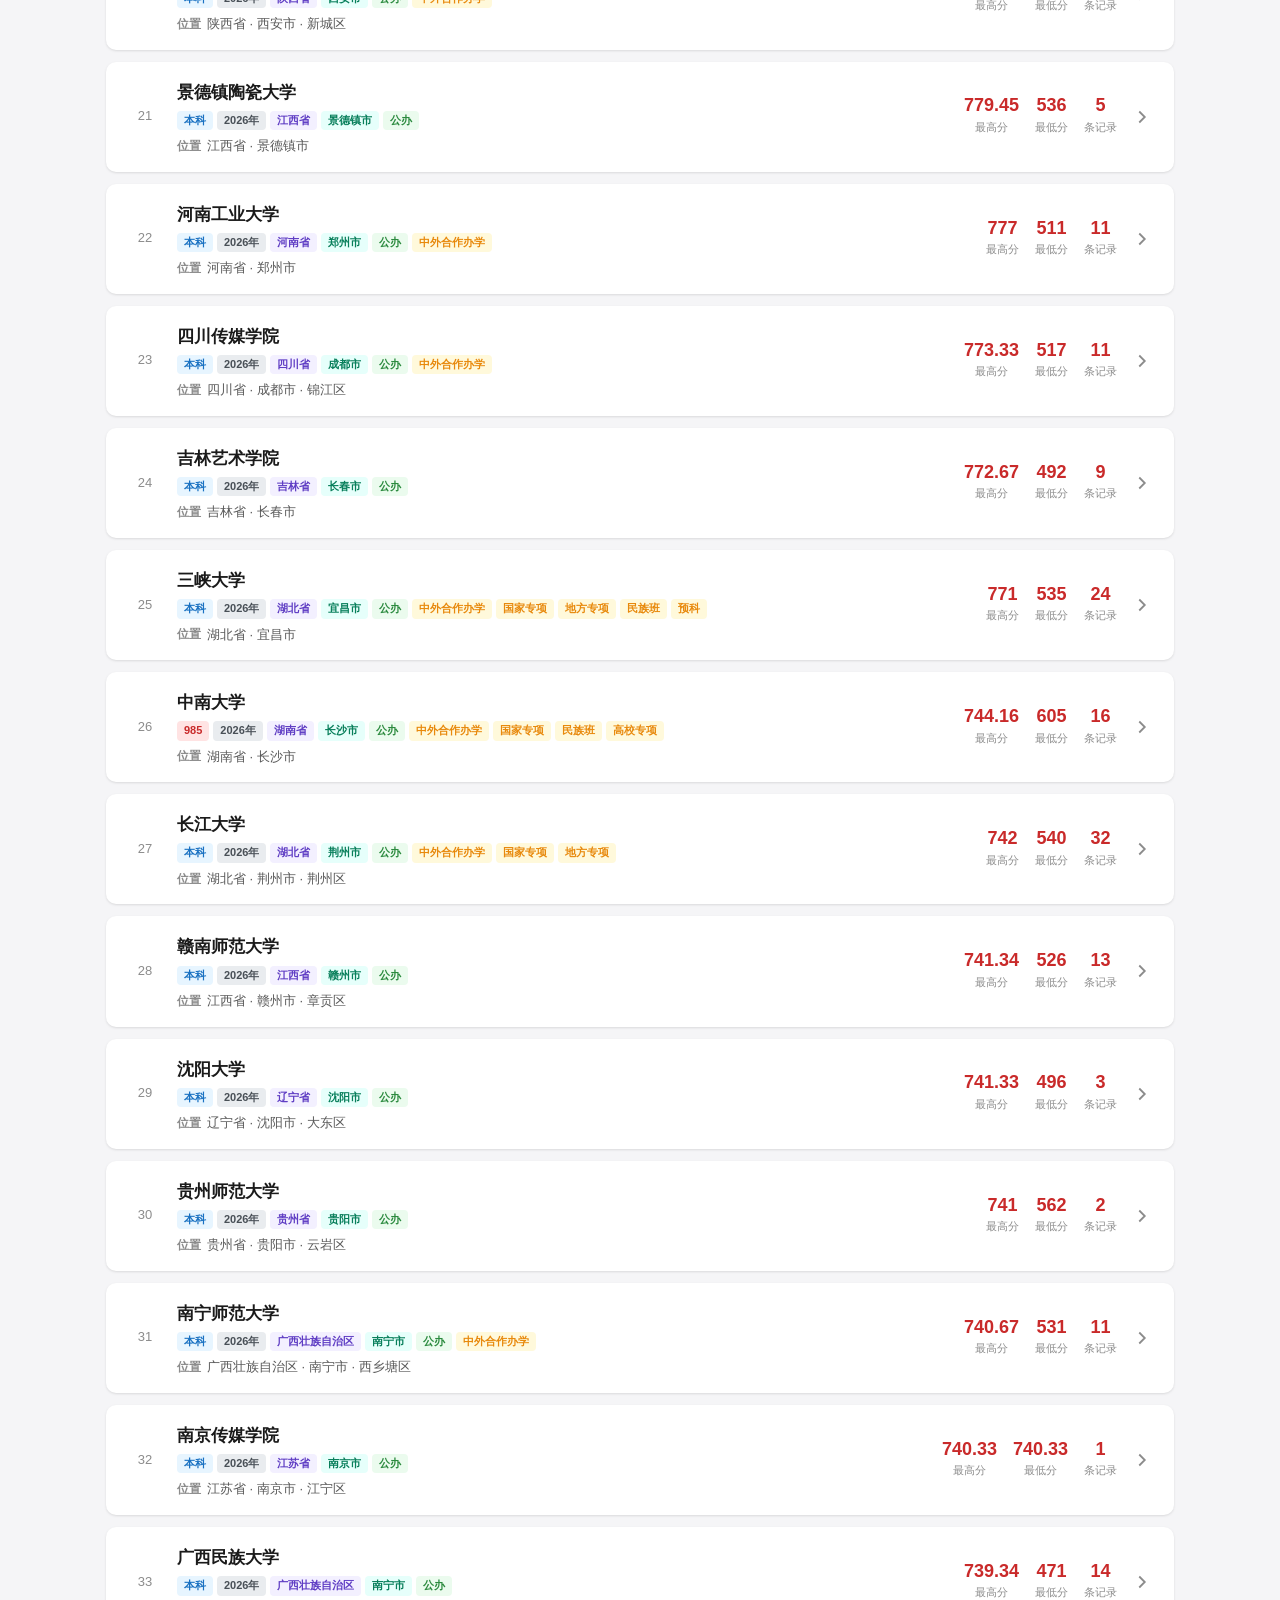
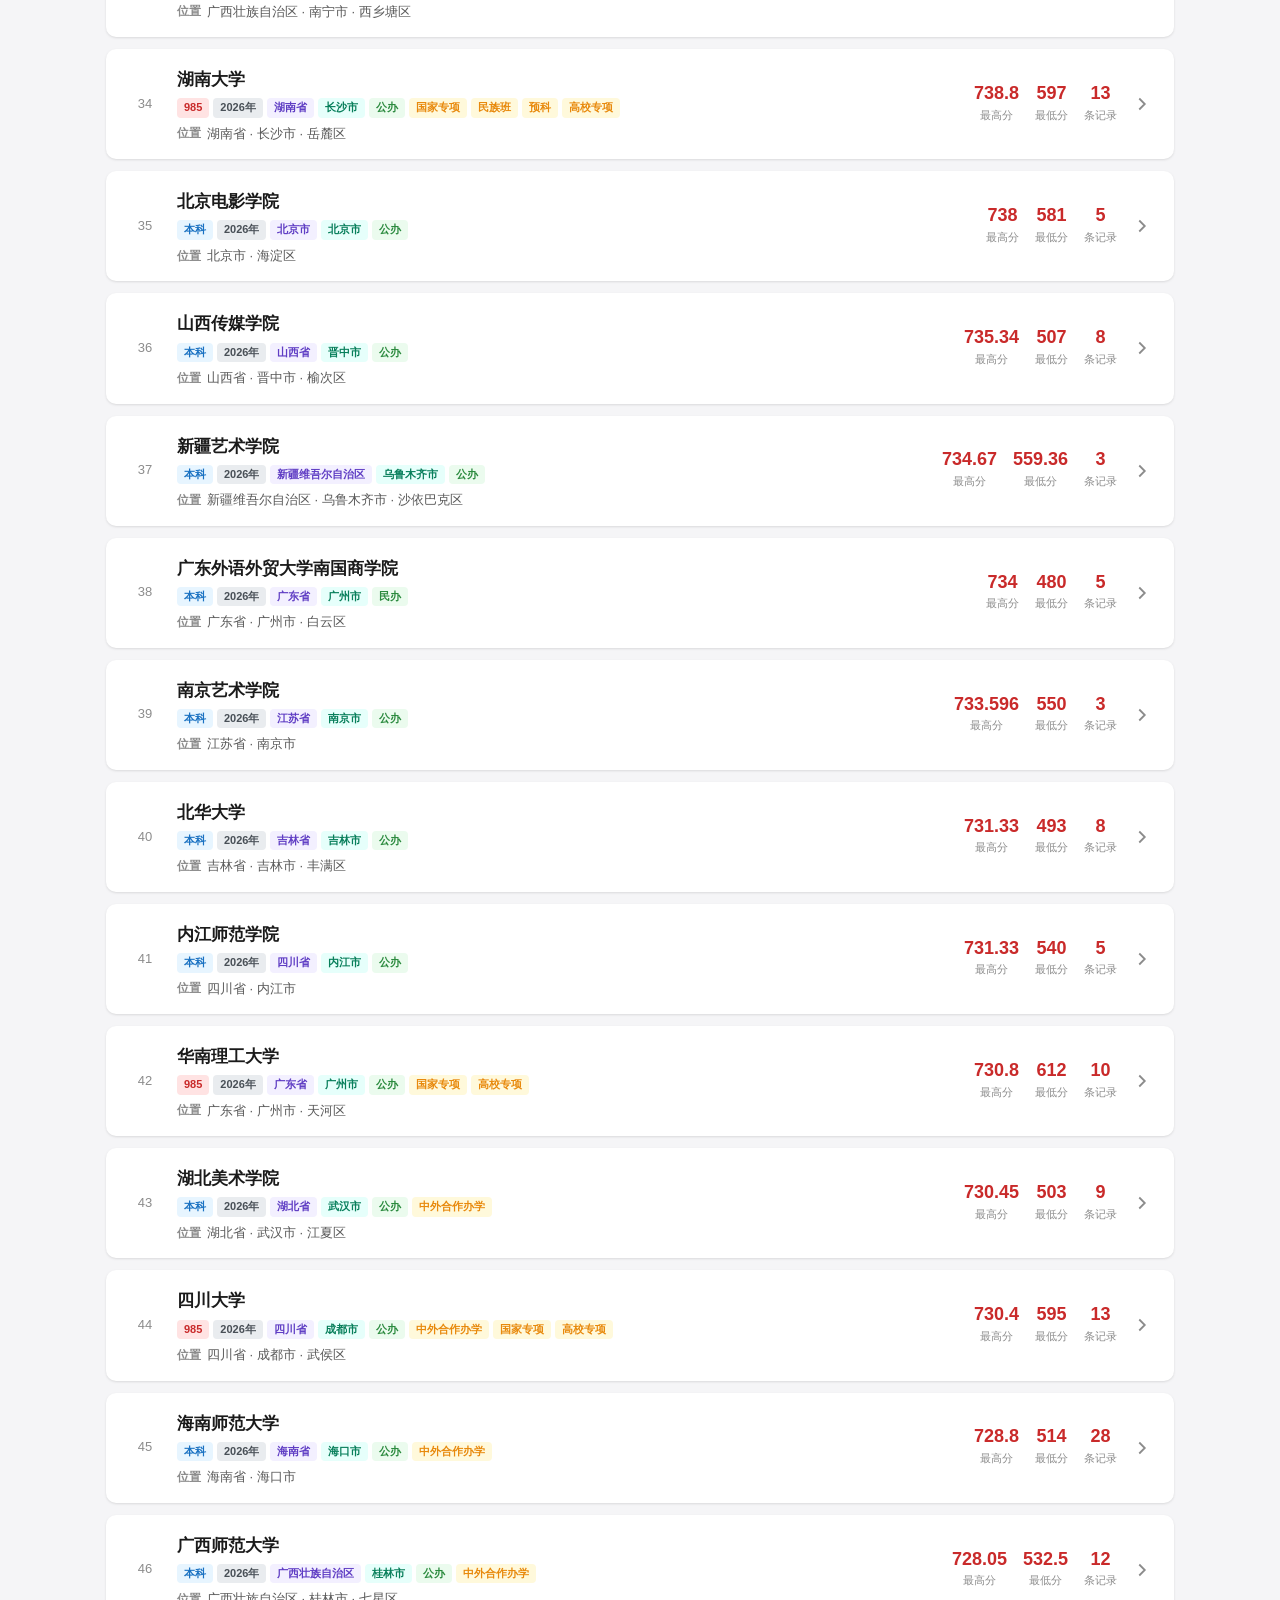
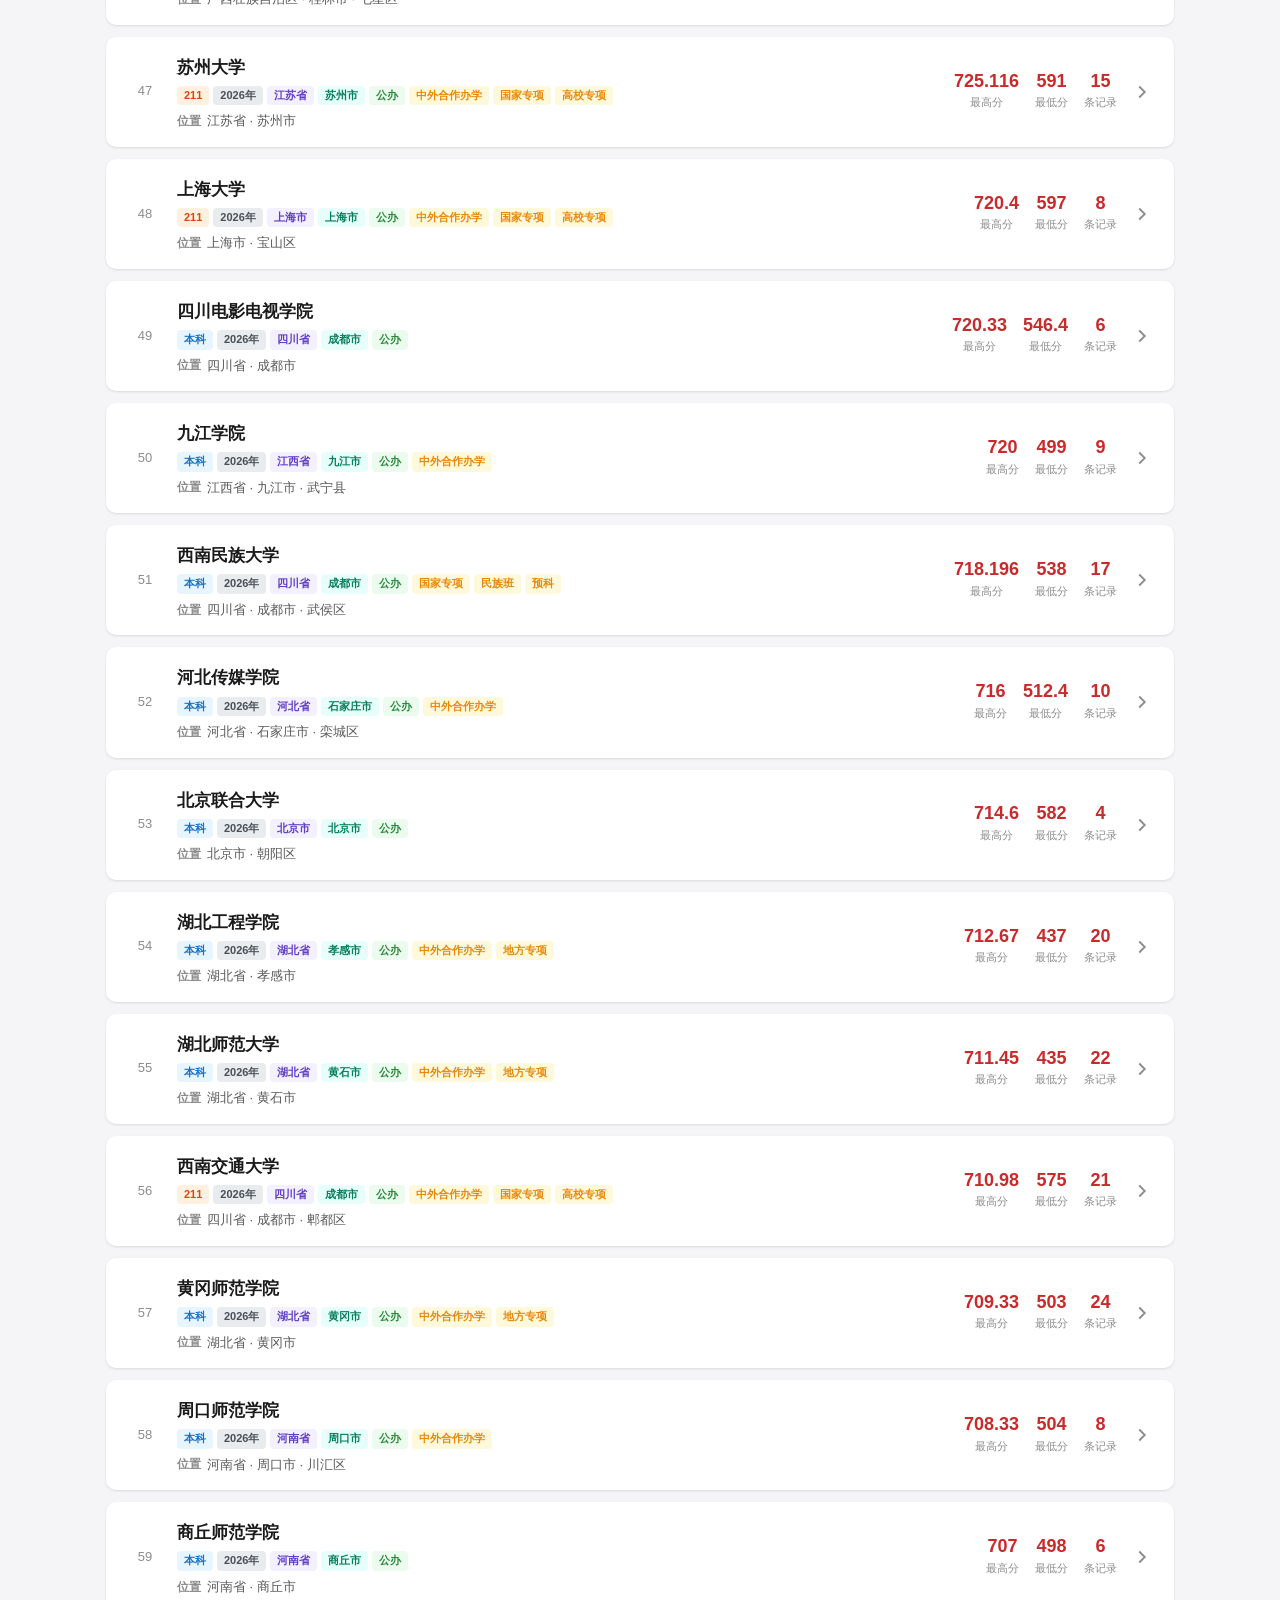
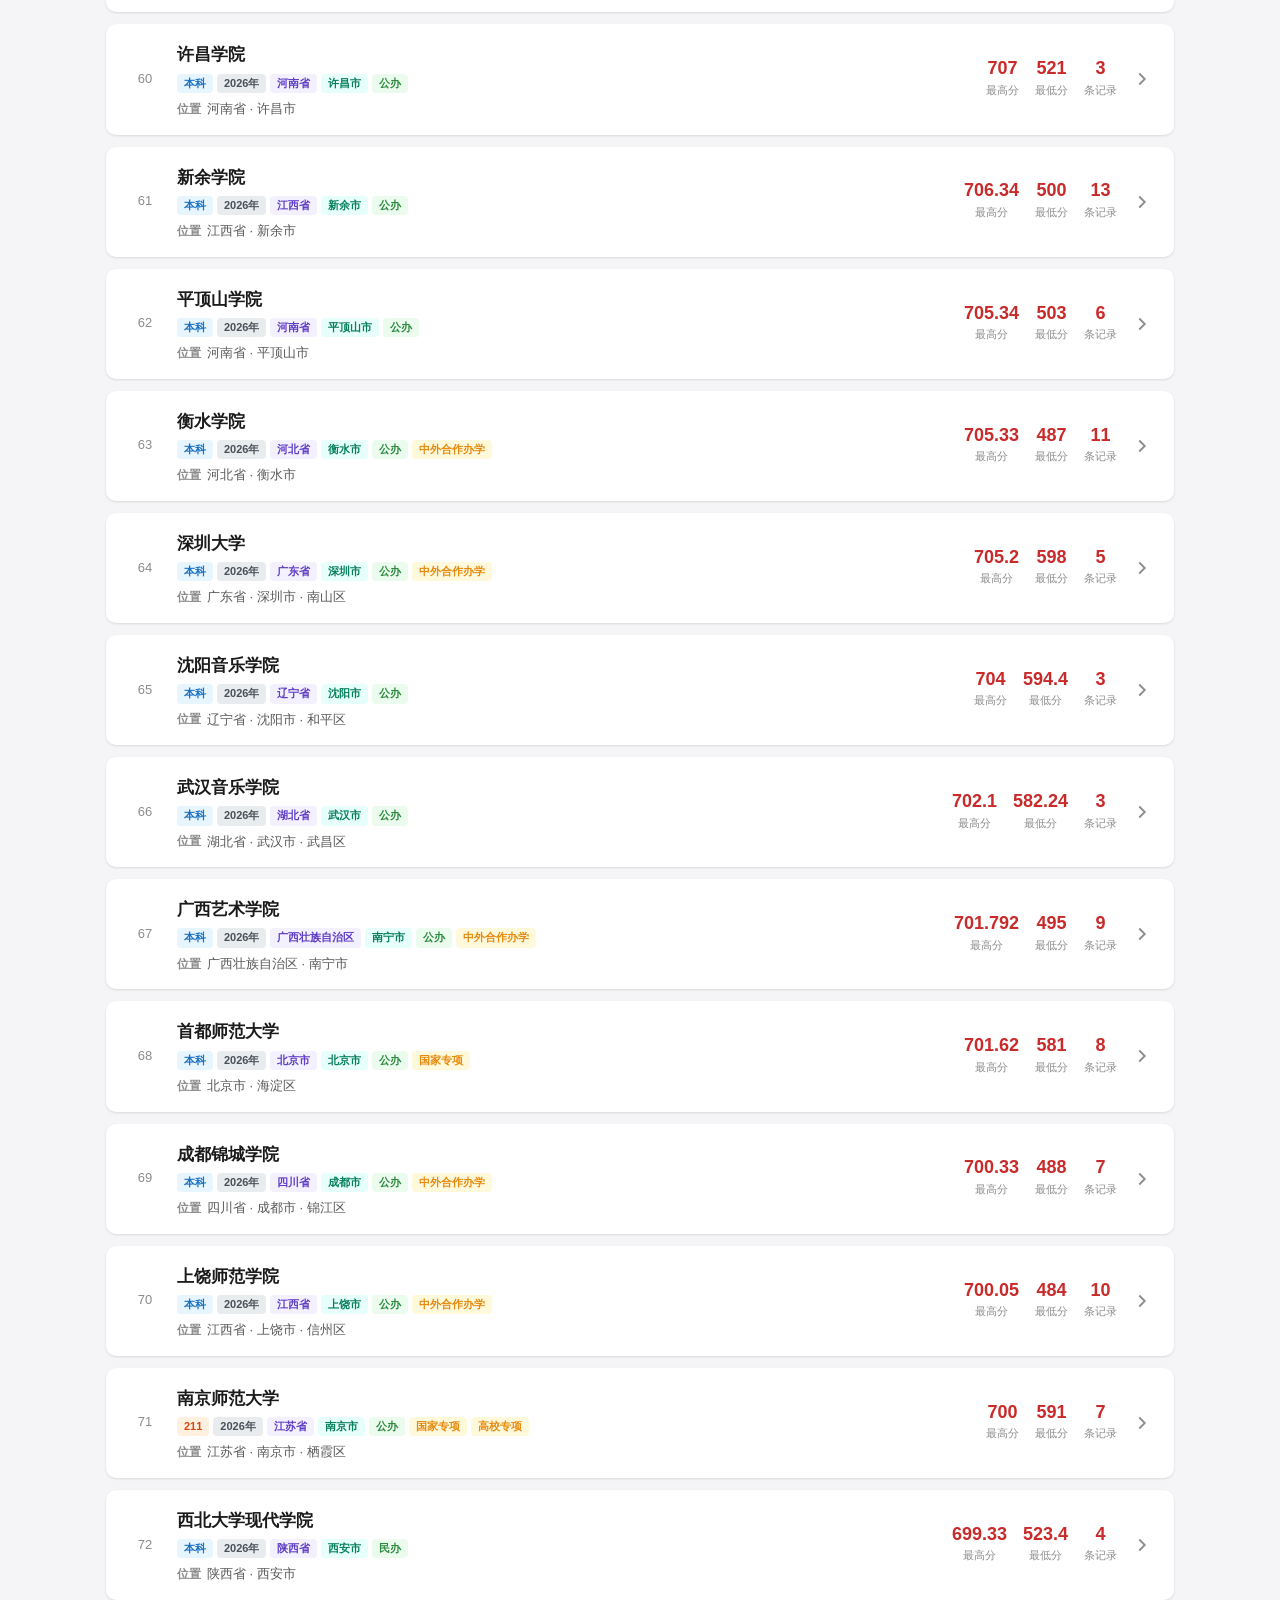
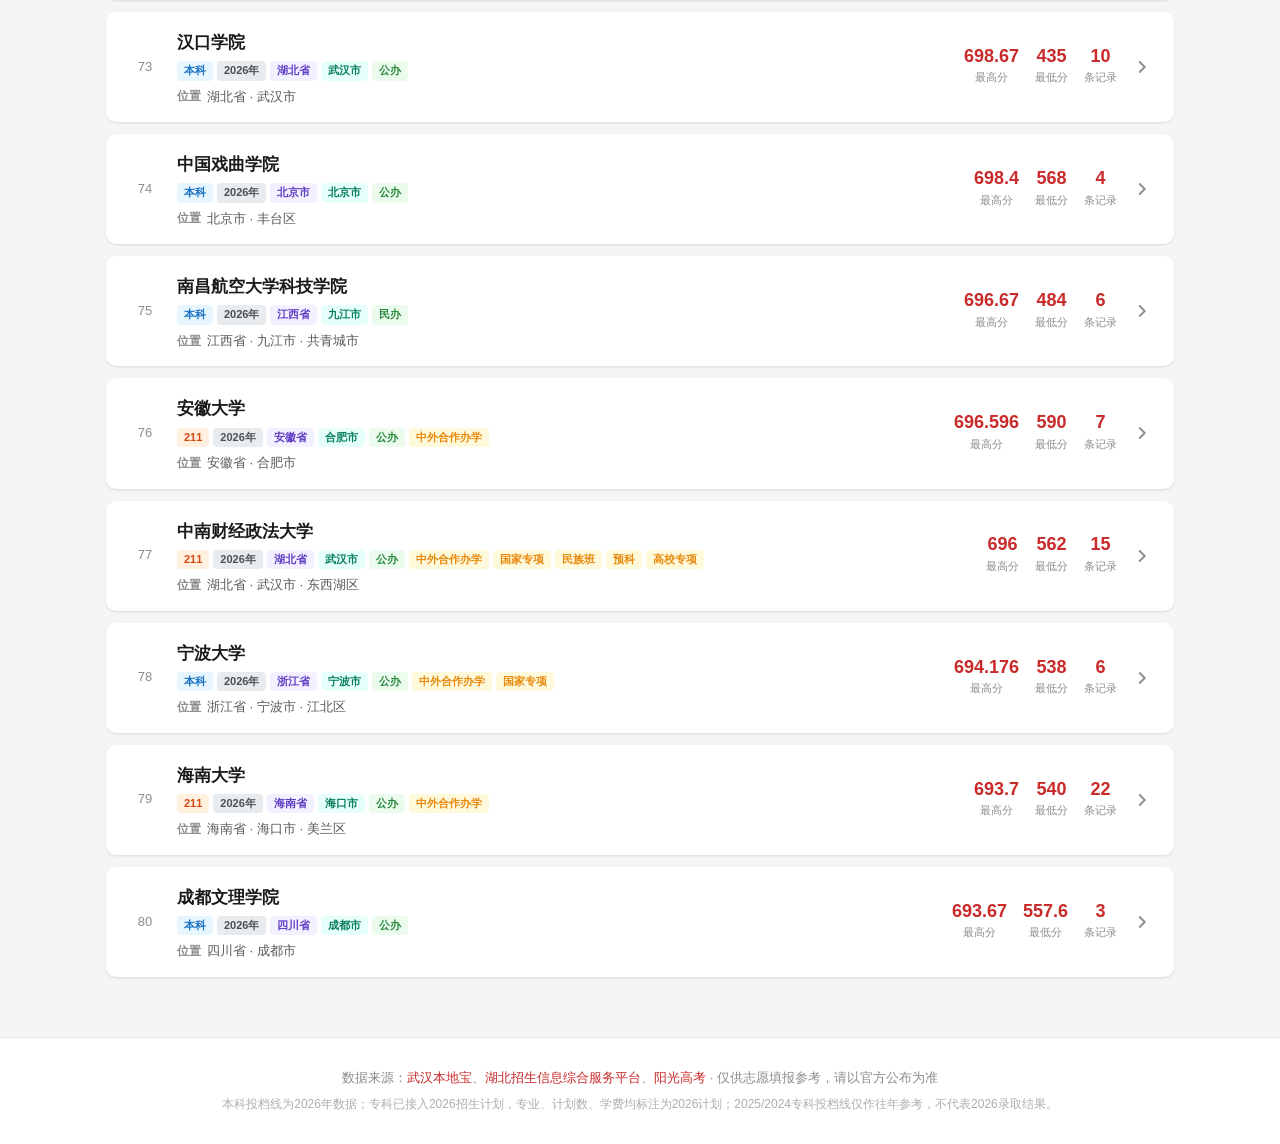
==== commit e21c60b2: "feat: add rank range page and volunteer tool board" ====
--- a/index.html
+++ b/index.html
@@ -27,6 +27,36 @@
 
   <main class="container">
     <div class="data-notice">数据仅供参考，不作为志愿填报或录取依据；请以湖北省招办、考试院及各高校官方最终公布信息为准。</div>
+
+    <section class="tool-board" aria-labelledby="tool-board-title">
+      <div class="tool-board-head">
+        <div>
+          <p class="tool-board-kicker">志愿工具</p>
+          <h2 id="tool-board-title">按你的位次进入对应筛选页</h2>
+        </div>
+        <span class="tool-board-note">专业明细在对应页面展开查看</span>
+      </div>
+      <div class="tool-board-grid">
+        <a class="tool-card" href="medical.html">
+          <span class="tool-card-kicker">护理 / 医学</span>
+          <h3>护理医学筛选</h3>
+          <p>查看湖北护理、医学相关院校，集中比较专业计划、费用和学校信息。</p>
+          <span class="tool-card-action">进入页面 <span aria-hidden="true">→</span></span>
+        </a>
+        <a class="tool-card" href="score-plan-376.html">
+          <span class="tool-card-kicker">位次 87109–90109</span>
+          <h3>稳妥志愿</h3>
+          <p>湖北优先，重点看智慧健康养老服务与管理，专业组全部专业可展开查看。</p>
+          <span class="tool-card-action">进入页面 <span aria-hidden="true">→</span></span>
+        </a>
+        <a class="tool-card" href="score-plan-135024.html">
+          <span class="tool-card-kicker">位次 135024–138024</span>
+          <h3>新区间公办专科</h3>
+          <p>历史类公办专科位次筛选，区分普通类与中外合作办学，并支持导出 PNG。</p>
+          <span class="tool-card-action">进入页面 <span aria-hidden="true">→</span></span>
+        </a>
+      </div>
+    </section>
 
     <!-- 搜索 + 筛选 -->
     <section class="toolbar">
--- a/style.css
+++ b/style.css
@@ -80,6 +80,86 @@
   font-size: 14px;
   font-weight: 600;
 }
+
+/* ===== 志愿工具板块 ===== */
+.tool-board {
+  margin-bottom: 20px;
+  padding: 20px;
+  border: 1px solid var(--border);
+  border-radius: var(--radius);
+  background: var(--card-bg);
+  box-shadow: var(--shadow);
+}
+.tool-board-head {
+  display: flex;
+  align-items: flex-end;
+  justify-content: space-between;
+  gap: 16px;
+  margin-bottom: 14px;
+}
+.tool-board-kicker,
+.tool-card-kicker {
+  margin: 0 0 4px;
+  color: var(--primary);
+  font-size: 12px;
+  font-weight: 700;
+}
+.tool-board-head h2 {
+  margin: 0;
+  font-size: 21px;
+  line-height: 1.25;
+}
+.tool-board-note {
+  color: var(--text-muted);
+  font-size: 12px;
+}
+.tool-board-grid {
+  display: grid;
+  grid-template-columns: repeat(3, minmax(0, 1fr));
+  gap: 12px;
+}
+.tool-card {
+  display: flex;
+  min-height: 176px;
+  flex-direction: column;
+  padding: 17px;
+  border: 1px solid var(--border);
+  border-radius: 8px;
+  background: #fff;
+  color: var(--text);
+  text-decoration: none;
+  transition: border-color .2s, box-shadow .2s, transform .2s;
+}
+.tool-card:hover,
+.tool-card:focus-visible {
+  border-color: var(--primary);
+  box-shadow: var(--shadow-hover);
+  outline: 0;
+  transform: translateY(-2px);
+}
+.tool-card:nth-child(2) .tool-card-kicker { color: #0f766e; }
+.tool-card:nth-child(3) .tool-card-kicker { color: #9a3412; }
+.tool-card h3 {
+  margin: 0;
+  font-size: 18px;
+  line-height: 1.3;
+}
+.tool-card p {
+  margin: 9px 0 16px;
+  color: var(--text-secondary);
+  font-size: 13px;
+  line-height: 1.65;
+}
+.tool-card-action {
+  display: inline-flex;
+  align-items: center;
+  gap: 7px;
+  margin-top: auto;
+  color: var(--primary);
+  font-size: 13px;
+  font-weight: 700;
+}
+.tool-card-action span { font-size: 16px; }
 
 /* ===== 工具栏 ===== */
 .toolbar {
@@ -468,6 +548,9 @@
   .header-top { align-items: flex-start; flex-direction: column; gap: 10px; }
   .site-nav { flex-wrap: wrap; }
   .site-title { font-size: 20px; }
+  .tool-board-head { align-items: flex-start; flex-direction: column; gap: 5px; }
+  .tool-board-grid { grid-template-columns: 1fr; }
+  .tool-card { min-height: 0; }
   .filters { gap: 10px; }
   .filter-group select, .filter-group input { min-width: 90px; font-size: 13px; }
   .school-header { padding: 14px 14px; gap: 10px; }
